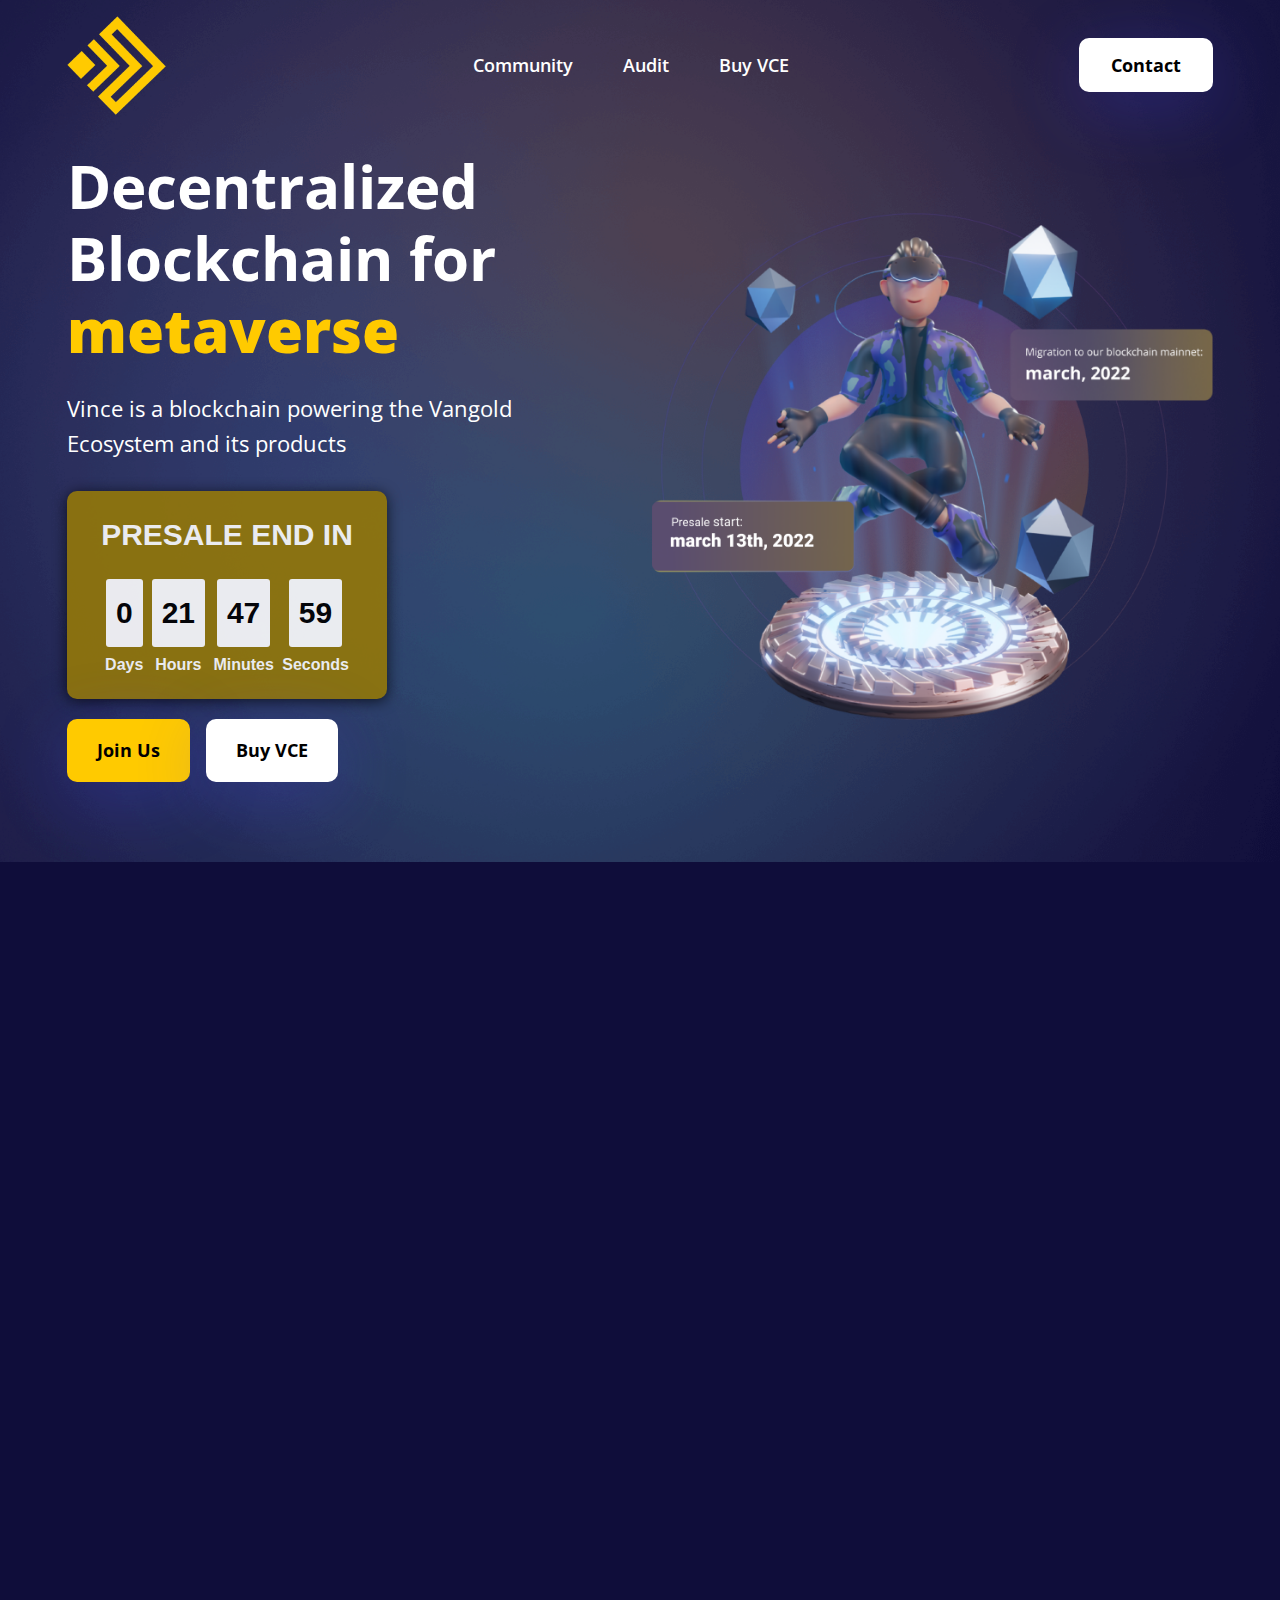
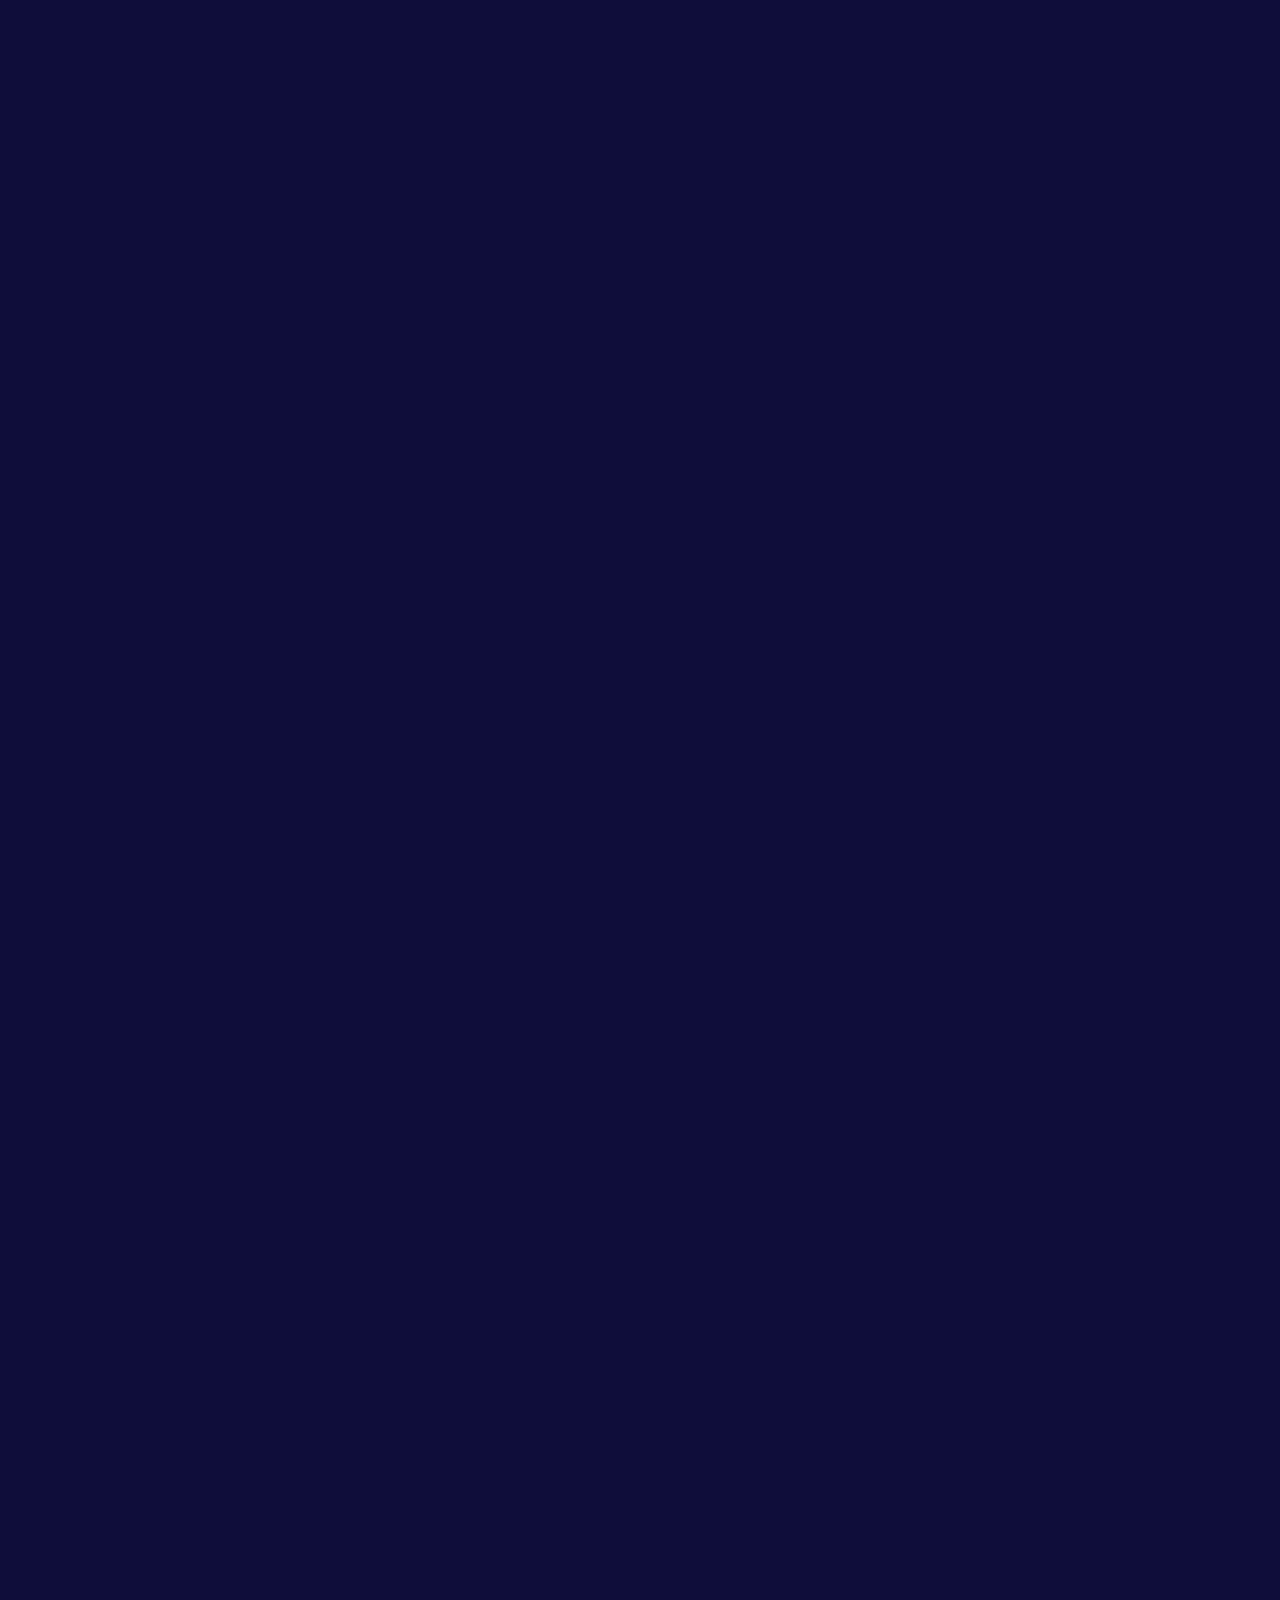
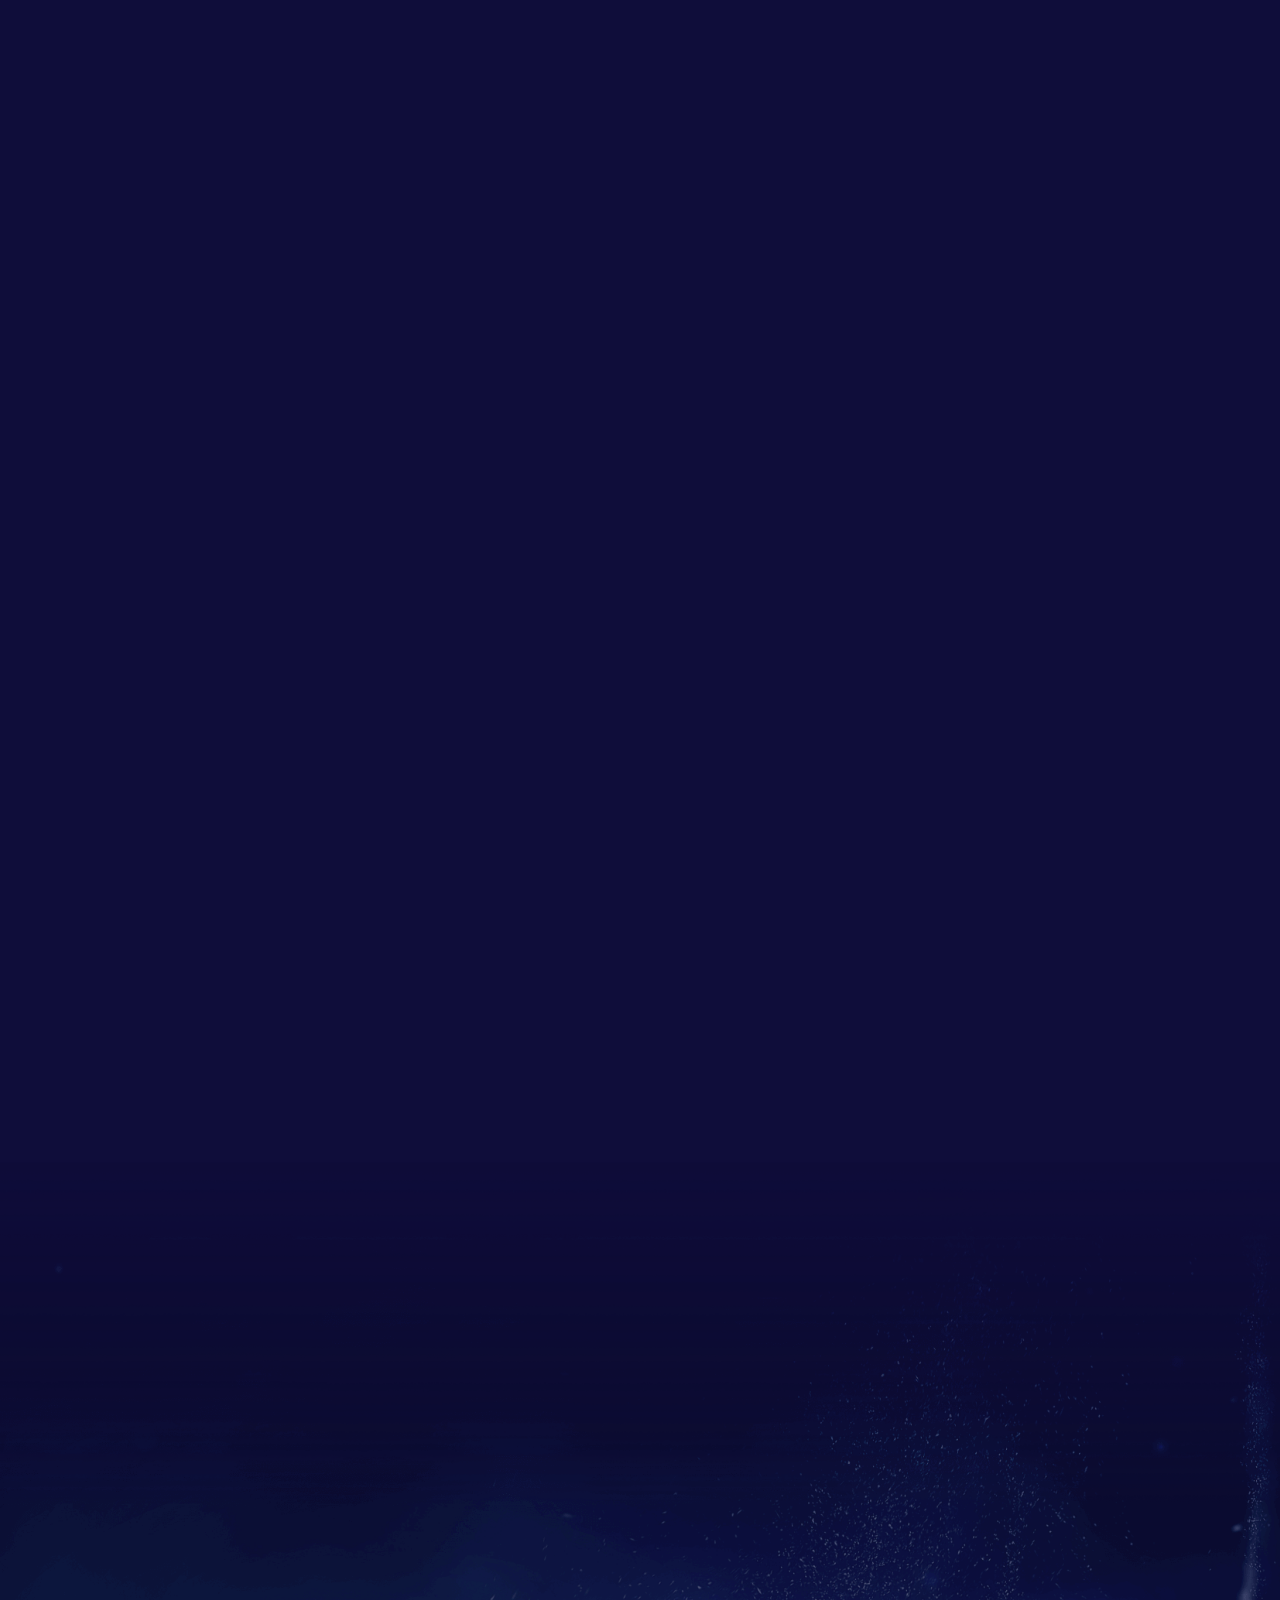
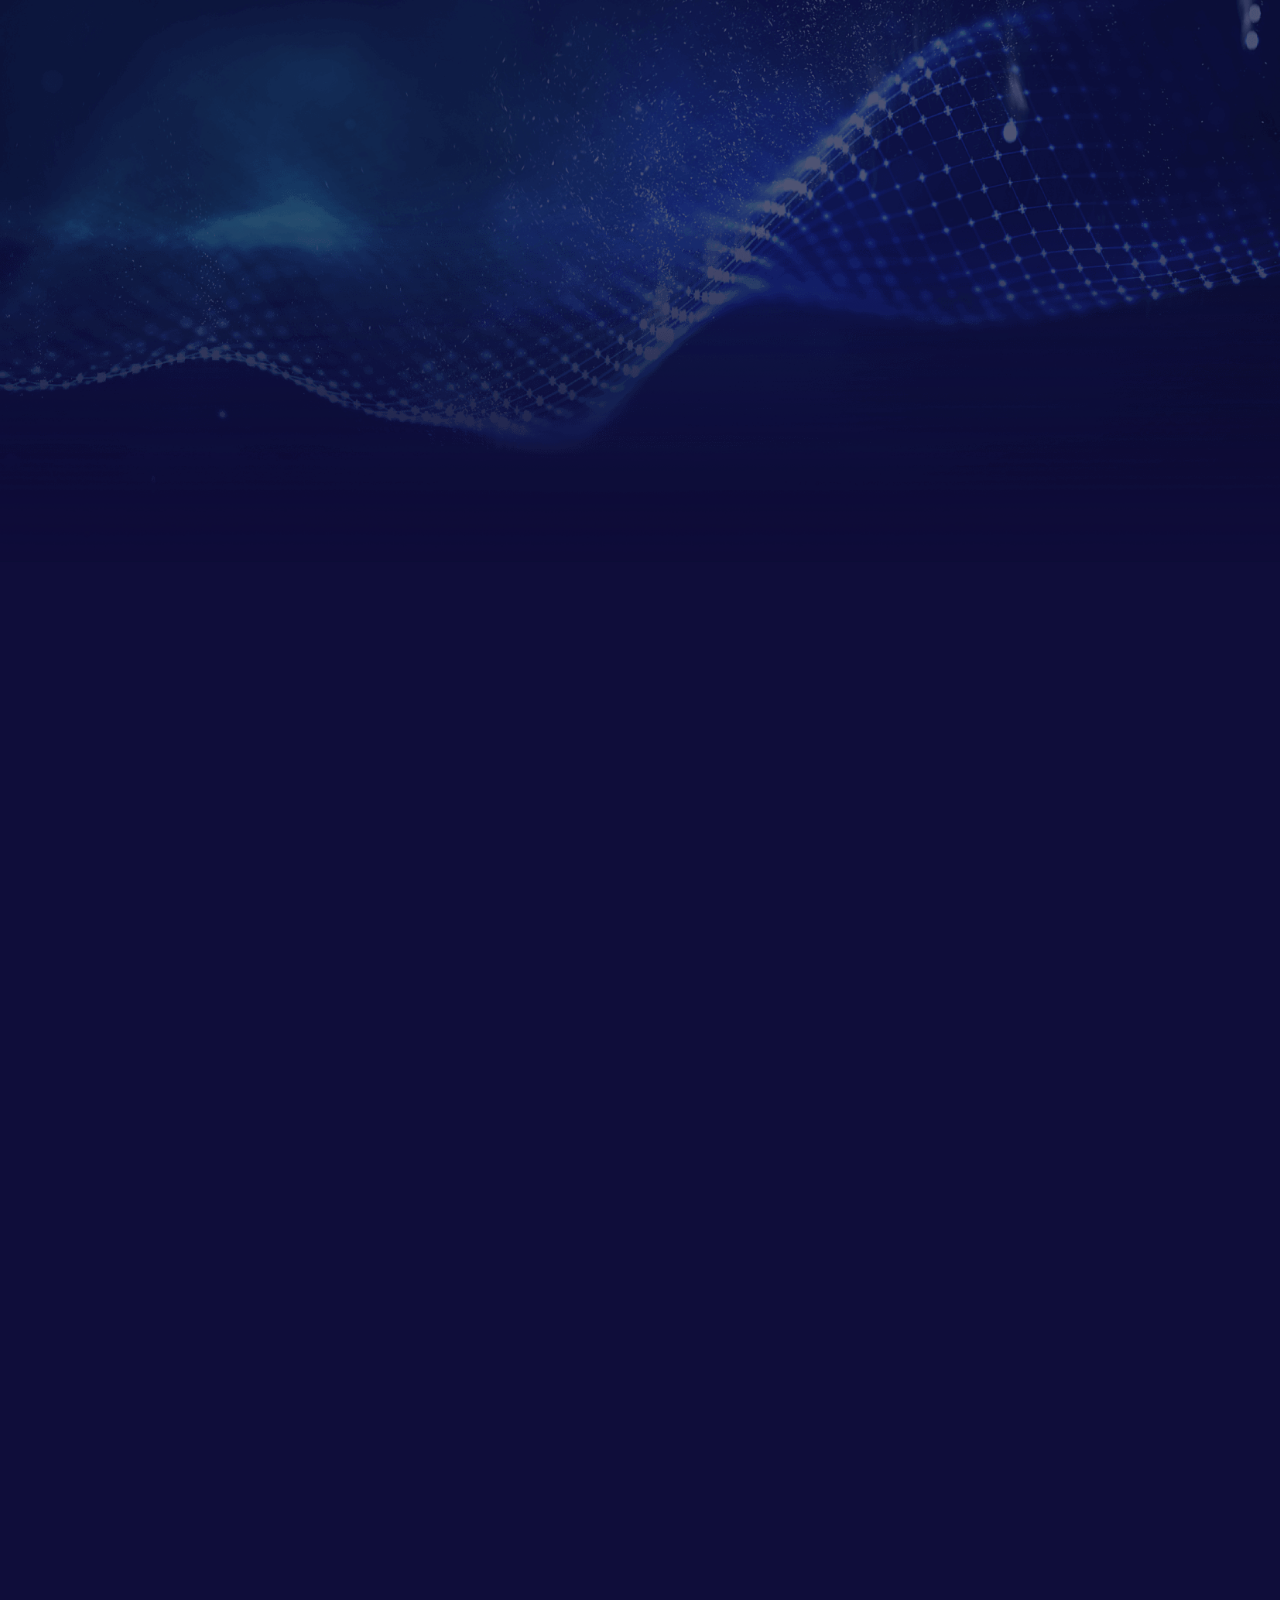
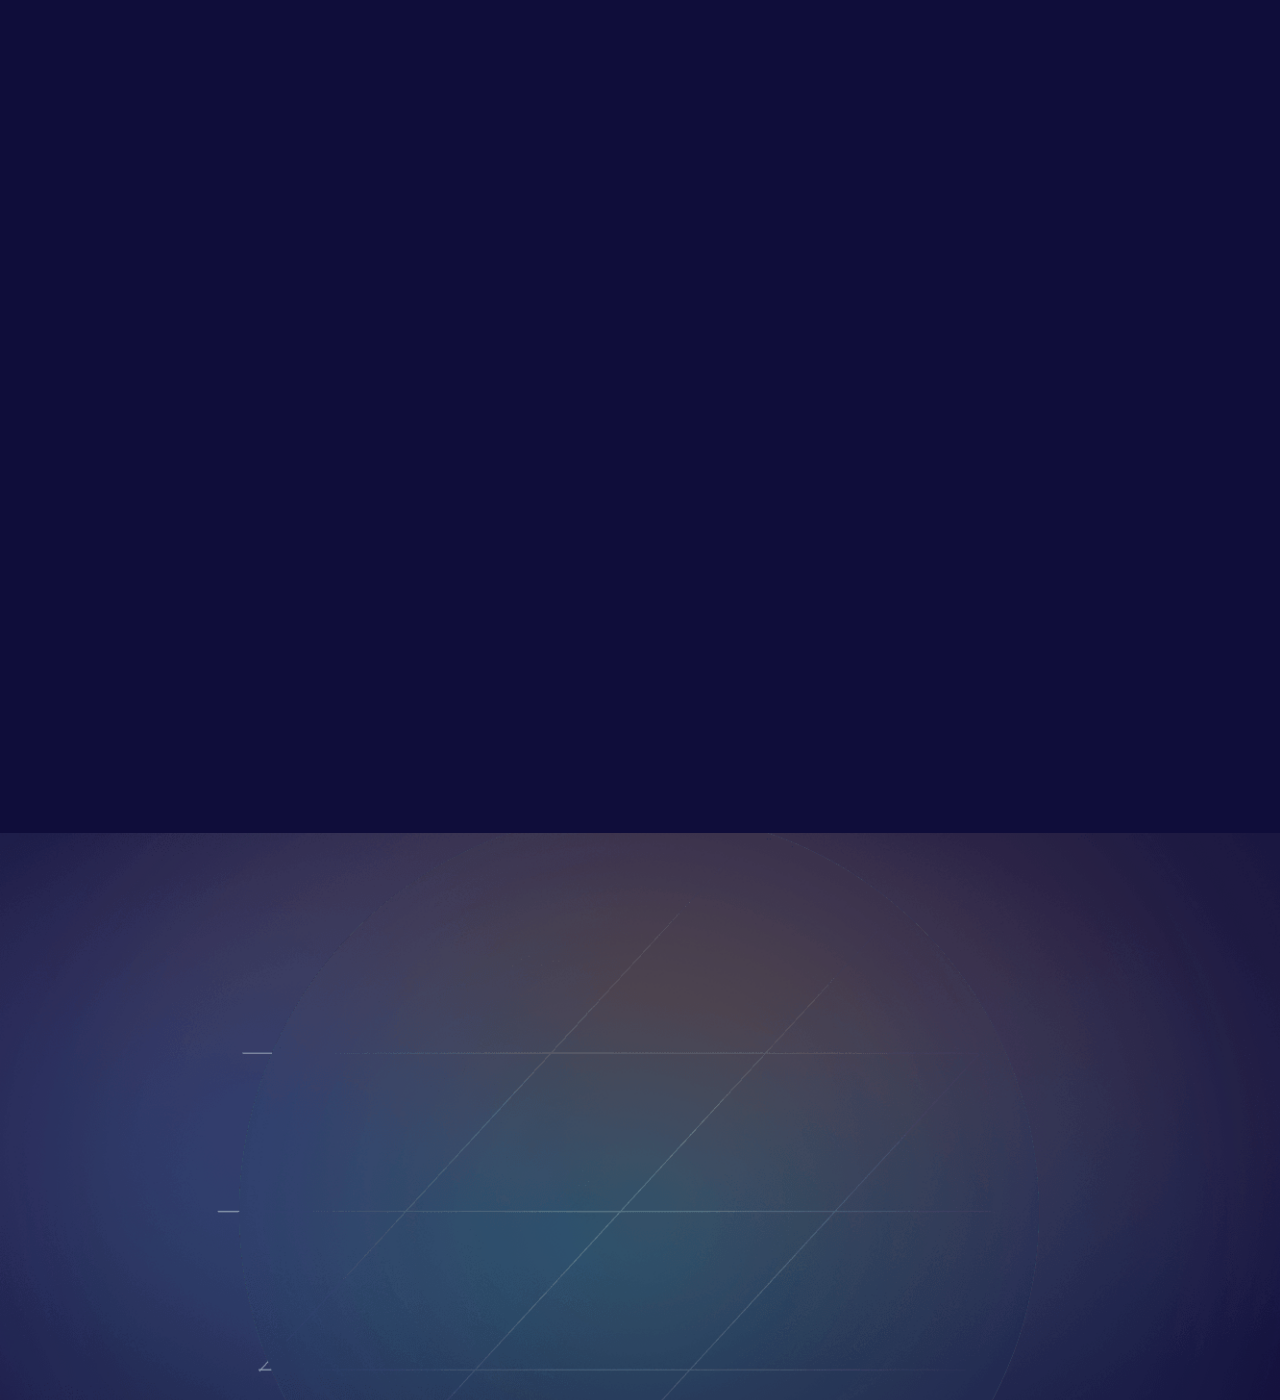
==== index.html @ ce563d35 "new commit" ====
<!DOCTYPE html>
<html lang="zxx" class="no-js">

<head>
    <!-- Mobile Specific Meta -->
    <meta name="viewport" content="width=device-width, initial-scale=1, shrink-to-fit=no">
    <!-- Favicon-->
    <link rel="shortcut icon" href="assets/img/fav.png">
    <!-- Author Meta -->
    <meta name="author" content="webfirefly">
    <!-- Meta Description -->
    <meta name="description" content="">
    <!-- Meta Keyword -->
    <meta name="keywords" content="">
    <!-- meta character set -->
    <meta charset="UTF-8">
    <!-- Site Title -->
    <title>vincechain</title>
    <link href="https://fonts.googleapis.com/css2?family=Open+Sans:wght@400;500;600;700;800&display=swap" rel="stylesheet">
    <link rel="stylesheet" href="assets/css/fontawesome-all.min.css">
    <link rel="stylesheet" href="assets/css/bootstrap.min.css">
    <link rel="stylesheet" href="assets/css/animate.css">
    <link rel="stylesheet" href="assets/css/slick.css">
    <link rel="stylesheet" href="assets/css/magnific-popup.css">
    <link rel="stylesheet" href="assets/css/main.css">
    <link rel="stylesheet" href="assets/css/responsive.css">
    <link rel="stylesheet" href="assets/css/modal.css">
    <script src="https://ajax.googleapis.com/ajax/libs/jquery/3.5.1/jquery.min.js"></script>

</head>

<body>

    <!--start navigation area-->
    <header class="header-area" id="header_area">
        <nav class="navbar navbar-expand-xl">
            <div class="container">
                <a class="navbar-brand " href="index.html "><img src="assets/img/logo.png" alt=" "></a>
                <button class="navbar-toggler" type="button" data-bs-toggle="collapse" data-bs-target="#main_nav" aria-expanded="false" aria-label="Toggle navigation">
                    <span class="icon-bar"></span>
                    <span class="icon-bar"></span>
                    <span class="icon-bar"></span>
                </button>
                <div class="collapse navbar-collapse" id="main_nav">
                    <ul class="navbar-nav ms-auto">
                        <li class="nav-item"><a target="_blank" class="nav-link" href="https://t.me/vincechain">Community</a></li>
                        <li class="nav-item"><a target="_blank" class="nav-link" href="https://github.com/AnalytixAudit/Solidity/blob/main/Audit_Vince%20Chain.pdf">Audit</a></li>
                        <li class="nav-item"><a target="_blank" class="nav-link" href="https://www.pinksale.finance/#/launchpad/0xCcBcbEf5E03fA6605250c02679c62d8bcA669377?chain=BSC">Buy VCE</a></li>
                    </ul>
                    <ul class="header-btn ms-auto">
                        <li><a class="primary-btn" href="mailto:support@vincechain.com">Contact</a></li>
                    </ul>
                </div>
            </div>
        </nav>
    </header>
    <!--end navigation area-->

    <!-- banner area start -->
    <section class="banner-area ">
        <div class="container">
            <div class="row align-items-center">
                <div class="col-lg-6">
                    <div class="banner-content wow fadeIn">
                        <h1>Decentralized
                            Blockchain for <span><span id="words">metaverse</span></span></h1>
                        <p>Vince is a blockchain powering the Vangold Ecosystem and its products</p>
                        <div class="countdown-box">
                            <div id="countdown" class="countdown">
                                <article class="countdown-title">PRESALE END IN</article>
                                <div class="countdown-number">
                                    <span class="days countdown-time"></span>
                                    <span class="countdown-text">Days</span>
                                </div>
                                <div class="countdown-number">
                                    <span class="hours countdown-time"></span>
                                    <span class="countdown-text">Hours</span>
                                </div>
                                <div class="countdown-number">
                                    <span class="minutes countdown-time"></span>
                                    <span class="countdown-text">Minutes</span>
                                </div>
                                <div class="countdown-number">
                                    <span class="seconds countdown-time"></span>
                                    <span class="countdown-text">Seconds</span>
                                </div>
                            </div>
                            <!-- <a target="_blank" href="#" class="white-bg-btn">Buy VCE </a> -->
                        </div>
                        <a target="_blank" href="https://t.me/vincechain" class="primary-btn">Join Us </a> &nbsp;&nbsp;
                        <a target="_blank" href="https://www.pinksale.finance/#/launchpad/0xCcBcbEf5E03fA6605250c02679c62d8bcA669377?chain=BSC" class="primary-btn presale-btn">Buy VCE </a> &nbsp;&nbsp;
                        <!-- <a target="_blank" href="https://github.com/AnalytixAudit/Solidity/blob/main/Audit_Vince%20Chain.pdf" class="audit">
                            <svg width="25" height="50" viewBox="0 0 225 301" fill="none" xmlns="http://www.w3.org/2000/svg">
                                <path d="M15.6 2C9.55 4.4 5.55 8.05 2.4 14.2L0 18.95V150V281.1L2.1 285.3C9.85 300.75 4.25 300 112 300C213.9 300 209.5 300.3 216.7 292.75C224.6 284.4 224 294.4 224 173.3V65.55L191.25 32.75L158.45 1.63308e-06L89.5 0.0500016C23.95 0.100002 20.25 0.200002 15.6 2ZM150 35C150.55 59.65 150.85 60.9 157.3 67.75C163.15 73.9 168.4 75 191.55 75H212V176.05C212 287.3 212.3 282.15 205.85 285.7C200.65 288.5 23.35 288.5 18.15 285.7C11.65 282.1 12 289.85 12 150C12 13 11.8 17.75 17.1 14.95C22 12.35 26.4 12.15 87 12.35L149.5 12.5L150 35ZM202 62.35C202 62.8 195.15 63 186.75 62.85C162.95 62.25 162 61.3 162 36.8V21.5L182 41.5C193 52.5 202 61.85 202 62.35Z" fill="#FFCA00"/>
                                <path d="M99.6 101.05C83.7 105.8 83.25 133.2 98.7 154.25L102.35 159.25L97.55 173.9C94.9 181.9 91.7 190.8 90.45 193.65L88.2 198.75L68.6 208.35C39.25 222.7 31.95 231.15 39.45 242.1C50.85 258.95 75.4 247.3 92.95 216.7C98.3 207.3 99.45 206.7 121.5 201C140.55 196.05 139.65 196.05 148.65 202.3C169.6 216.9 185.45 214.95 186.75 197.6C187.65 185.1 175.85 179.3 154.95 182C149.95 182.65 144.75 182.9 143.35 182.55C139.2 181.5 115.55 157.55 116.5 155.35C131 120.3 122.85 94.1 99.6 101.05ZM111 115.55C112.9 120.55 110.6 137.8 107.25 143.35C105.45 146.4 98.45 127 99.5 121.75C101.3 112.6 108.45 108.8 111 115.55ZM119.65 178.55C123.85 182.7 127.1 186.25 126.9 186.45C126.65 186.65 122.8 187.8 118.3 188.95C113.75 190.1 108.9 191.45 107.55 192C105.7 192.7 105 192.6 105 191.8C105 190.4 111.3 171 111.7 171C111.9 171 115.45 174.4 119.65 178.55ZM172.85 194.9C175.15 196.35 173.75 199.45 170.7 199.8C168.25 200.1 159 195.85 159 194.45C159 193.65 171.45 194 172.85 194.9ZM74.2 222.75C66.05 233.05 57.25 238.8 52.55 237C46.85 234.85 50.65 231.1 66.5 223.15C77.85 217.45 78.4 217.45 74.2 222.75Z" fill="#FFCA00"/>
                                </svg>
                                
                            Audit </a> -->
                        <!-- <a target="_blank" href="#" class="primary-btn presale-btn">Buy VCE Now</a> -->
                    </div>
                    
                </div>
                <div id="modalContent">
                    Mainnet launch date: March 2022
                  </div>
                <div class="col-lg-6">
                    <div class="banner-thumb">
                        <img class="img-fluid wow fadeIn delay-2 desktop-thumb" src="assets/img/thumb/banner-thumb.png" alt="">
                        <img class="img-fluid wow fadeIn delay-2 mobile-thumb" src="assets/img/thumb/banner-thumb-mobile.png" alt="">
                    </div>
                </div>
                
            </div>
        </div>
    </section>
    <!-- banner area end -->
 
    <!-- start about area  -->
    <section class="about-area section-padding">
        <div class="container">
            <div class="row align-items-center">
                <div class="col-lg-6 order-lg-2">
                    <div class="about-content wow fadeIn delay-2">
                        <h2>Why build <br>
                            on our chain?</h2>
                        <p>Vince Chain is one of the fastest blockchain in the world with low transaction fees, scalable and builder friendly.
                            Its a blockchain built for the meta verse and web 3.</p>
                        <!-- <a href="#"  class="primary-btn">Start Building </a> -->
                        <button id="trigger" class="primary-btn">Start Building</button>
                    </div>
                </div>
                <div class="col-lg-6 order-lg-1">
                    <div class="about-thumb wow fadeIn">
                        <img class="img-fluid" src="assets/img/thumb/about-thumb.png" alt="">
                    </div>
                </div>
            </div>
        </div>
    </section>
    <!-- end about area  -->

    <!-- start about area  -->
    <section class="about-area padding-bottom-80">
        <div class="container">
            <div class="row align-items-center">
                <div class="col-lg-6 order-lg-2">
                    <div class="about-content wow fadeIn delay-2">
                        <h2>Vince Token</h2>
                        <p>The Vince Token is the native token of Vince And Vangold Ecosystem. it is used to govern and secure the network by
                            staking. The Vince will be used in the network of apps and dapps available in our ecosystem.</p>
                            <div class="caVince">
                                Bsc address: 0xaE936f3f89d2E8a86163f6fdbFEF8ae6b2BA6437
                            </div>
                        <!-- <a href="#" class="primary-btn">Start Building </a> -->
                        <button id="triggerTwo" class="primary-btn">Start Building</button>
                    </div>
                </div>
                <div class="col-lg-6 order-lg-1">
                    <div class="about-thumb wow fadeIn">
                        <img class="img-fluid" src="assets/img/thumb/about-thumb2.png" alt="">
                    </div>
                </div>
            </div>
        </div>
    </section>
    <!-- end about area  -->

    <!-- start CTA1 area   -->
    <section class="cta-area wow fadeIn">
        <div class="container">
            <div class="row justify-content-center">
                <div class="col-lg-9">
                    <h2>Our Freelance <br>
                        marketplace (beta)</h2>
                    <p>The vangold freelance market place released earlier will be powered by the Vince Token and chain.</p>
                    <a target="_blank" href="https://vangoldservices.com/" class="primary-btn">SIGN UP</a>
                </div>
            </div>
        </div>
    </section>
    <!-- start CTA1 area   -->
<!-- start CTA 2 area  -->
<section class="cta2-area section-padding wow fadeIn">
    <div class="container">
        <div class="row align-items-center">
            <div class="partners_title">
                <h2>Partners</h2>
            </div>
            <div class="row partners-image">
                <div class="partners-img">
                    <a target="_blank" href="">
                        <img src="./assets/img/partnership/fegex.png" alt="">
                    </a>
                </div>
                <div class="coinmarketcap-img">
                    <a target="_blank" href="https://coinmarketcap.com/currencies/vince-chain/">
                        <img src="./assets/img/partnership/coinmarketcap.png" alt="">
                    </a>
                </div>
                <div class="partners-img">
                    <a target="_blank" href="">
                        <img src="./assets/img/partnership/sgn-capital.png" alt="">
                    </a>
                </div>
                <div class="partners-img">
                    <a target="_blank" href="https://t.me/Magiccapital_News/442">
                        <img src="./assets/img/partnership/magic-capital.png" alt="">
                    </a>
                </div>
                <div class="partners-img">
                    <a target="_blank" href="">
                        <img src="./assets/img/partnership/bsc-N.png" alt="">
                    </a>
                </div>
                
            </div>
        </div>
    </div>
</section>
<!-- end CTA 2 area  -->
    <!-- start about area  -->
    <section class="about-area padding-top-120">
        <div class="container">
            <div class="row align-items-center">
                <div class="col-lg-6">
                    <div class="about-content wow fadeIn">
                        <h2>The Ecosystem</h2>
                        <p>The Vince Token is the native token of Vince And Vangold Ecosystem. it is used to govern and secure the network by
                            staking. The Vince will be used in the network of apps and dapps available in our ecosystem.</p>
                    </div>
                </div>
                <div class="col-lg-6">
                    <div class="about-thumb wow fadeIn delay-2">
                        <img class="img-fluid" src="assets/img/thumb/about-thumb3.png" alt="">
                    </div>
                </div>
            </div>
        </div>
    </section>
    <!-- end about area  -->

    <!-- start video area  -->
    <section class="video-area section-padding">
        <div class="container">
            <div class="row">
                <div class="col-lg-12">
                    <div class="section-title wow fadeIn">
                        <h2>Join the fastest <br>
                            growing ecosystem</h2>
                    </div>
                </div>
            </div>
            <div class="row">
                <div class="col-lg-12">
                    <div class="video-box wow fadeIn delay-2">
                        <div class="video-box-inner">
                            <img src="./assets/video/ezgif.com-gif-maker.gif" alt="">
                        </div>
                    </div>
                </div>
            </div>
        </div>
    </section>
    <!-- end video area  -->

    <!-- start vangold area  -->
    <section class="vangold-area padding-bottom-120">
        <div class="container-fluid">
            <div class="row">
                <div class="col-lg-5 offset-lg-2">
                    <div class="section-title wow fadeIn">
                        <h2>The vangold <br>
                            ecosystem</h2>
                    </div>
                </div>
            </div>
            <div class="row">
                <div class="col-lg-10 offset-lg-2">
                    <div class="vangold-slider wow fadeIn delay-2">
                        <!-- single vangold slider  -->
                        <div class="single-vangold-slider">
                            <img src="assets/img/telecommuting.png" alt="">
                            <h3>Vangold Freelance</h3>
                            <p>Create and fulfill professional job postings and orders instantly on the Vangold Freelance Service.</p>
                        </div>
                        <!-- single vangold slider  -->
                        <div class="single-vangold-slider">
                            <img src="assets/img/pay-per-click.png" alt="">
                            <h3>Vangold Pay</h3>
                            <p>A fully decentralized payment service powered by smart contracts. Send and recieve payments instantly.</p>
                        </div>
                        <!-- single vangold slider  -->
                        <div class="single-vangold-slider">
                            <img src="assets/img/non-fungible-token.png" alt="">
                            <h3>Vangold NFT</h3>
                            <p>A marketplace for digital curating arts and collectibles. Powered by the Vince Chain (VCE) network.</p>
                        </div>
                        <!-- single vangold slider  -->
                        <div class="single-vangold-slider">
                            <img src="assets/img/shop.png" alt="">
                            <h3>Vangold Mart</h3>
                            <p>An online eCommerce marketplace for buying and selling products and services. Get the best deals.</p>
                        </div>
                        <!-- single vangold slider  -->
                        <div class="single-vangold-slider">
                            <img src="assets/img/pay-per-click.png" alt="">
                            <h3>Vangold Pay</h3>
                            <p>A fully decentralized payment service powered by smart contracts. Send and recieve payments instantly.</p>
                        </div>
                    </div>
                </div>
            </div>
        </div>
    </section>
    <!-- end vangold area  -->

    <!-- start CTA 2 area  -->
    <section class="cta2-area section-padding wow fadeIn">
        <div class="container">
            <div class="row align-items-center">
                <div class="col-lg-7">
                    <h2>join our growing community</h2>
                </div>
                <div class="col-lg-5">
                    <a target="_blank" href="https://t.me/vincechain" class="primary-btn">JOIN US</a>
                </div>
            </div>
        </div>
    </section>
    <!-- end CTA 2 area  -->

    <!-- start blog area  -->
    <section class="blog-area section-padding">
        <div class="container">
            <div class="row">
                <div class="col-lg-12">
                    <div class="section-title wow fadeIn">
                        <h2>Our Latest Blog</h2>
                    </div>
                </div>
            </div>
            <div class="row">
                <!-- single blog  -->
                <div class="col-lg-4">
                    <div class="single-blog wow fadeIn">
                        <img class="img-fluid" src="assets/img/thumb/blog-thumb1.jpg" alt="">
                        <div class="blog-content">
                            <h5>VANGOLD SERVICES WILL ACCEPT VINCE TOKEN</h5>
                            <p>March 15, 2022</p>
                            <a target="_blank" href="https://link.medium.com/8SmCWtoVhob" class="read-more">Read more</a>
                        </div>
                    </div>
                </div>
                <!-- single blog  -->
                <div class="col-lg-4">
                    <div class="single-blog wow fadeIn delay-2">
                        <img class="img-fluid" src="assets/img/thumb/blog-thumb2.jpg" alt="">
                        <div class="blog-content">
                            <h5>Characteristics of a productive freelancer</h5>
                            <p>Jan 28, 2022</p>
                            <a target="_blank" href="https://medium.com/@vincechainhello-good-day-everyone-we-have-started-this-new-year-in-good-spirit-we-will-see-a-significant-dfdd576a6861" class="read-more">Read more</a>
                        </div>
                    </div>
                </div>
                <!-- single blog  -->
                <div class="col-lg-4">
                    <div class="single-blog wow fadeIn delay-3">
                        <img class="img-fluid" src="assets/img/thumb/blog-thumb3.jpg" alt="">
                        <div class="blog-content">
                            <h5>The launch of vangold freelancer platform</h5>
                            <p>Jan 28, 2022</p>
                            <a target="_blank" href="https://medium.com/@vincechainthe-launch-of-vangold-freelance-platform-the-past-week-marked-an-important-milestone-in-the-838669712df8" class="read-more">Read more</a>
                        </div>
                    </div>
                </div>
            </div>
        </div>
    </section>
    <!-- end blog area  -->

    <!-- start footer area  -->
    <div class="footer-area section-padding">
        <div class="container">
          <div class="row">
            <div class="col-lg-3">
              <div class="footer-widget wow fadeIn">
                <a href="#" class="footer-logo">
                  <img src="assets/img/logo.png" alt="" />
                </a>
                <p class="copyright">
                  Copyright © 2022 Vangold Finance. <br />All rights reserved
                </p>
                <ul class="footer-social">
                  <li>
                    <a target="_blank" href="https://twitter.com/vincechain?t=C_Uju_5tia78y8O8v4BRBQ&s=09"
                      ><i class="fab fa-twitter"></i
                    ></a>
                  </li>
                  <li>
                    <a target="_blank" href="https://t.me/vincechain"
                      ><i class="fas fa-paper-plane"></i
                    ></a>
                  </li>
                  <li>
                    <a
                      target="_blank"
                      href="https://instagram.com/vincechain?utm_medium=copy_link"
                      ><i class="fab fa-instagram"></i
                    ></a>
                  </li>
                  <li>
                    <a
                      target="_blank"
                      href="https://www.linkedin.com/company/vince-chain"
                      ><i class="fab fa-linkedin-in"></i
                    ></a>
                  </li>
                  <li>
                    <a
                      target="_blank"
                      href="https://medium.com/@vincechain"
                      ><i class="fab fa-medium"></i
                    ></a>
                  </li>
                </ul>
              </div>
            </div>
            <div class="col-lg-2 col-md-6 col-6">
              <div class="footer-widget wow fadeIn delay-2">
                <h3 class="footer-title">Company</h3>
                <ul class="footer-menu">
                  <!-- <li><a href="#">About us</a></li> -->
                  <li>
                    <a target="_blank" href="https://medium.com/@vincechain"
                      >Blog</a
                    >
                  </li>
                  <li>
                    <a target="_blank" href="mailto:support@vincechain.com"
                      >Contact us</a
                    >
                  </li>
                  <li><a target="_blank" href="https://drive.google.com/file/d/1hUqaPoJpypjdnZlJBQDUG7vu7YzPdBqR/view?usp=sharing">Whitepaper</a></li>
                </ul>
              </div>
            </div>
            <div class="col-lg-2 offset-lg-1 col-md-6 col-6">
              <div class="footer-widget wow fadeIn delay-3">
                <h3 class="footer-title">Support</h3>
                <ul class="footer-menu">
                  <li>
                    <a target="_blank" href="mailto:support@vincechain.com"
                      >Help Center</a
                    >
                  </li>
                  <li><a href="./terms-of-service.html">Terms of Service</a></li>
                  <li><a href="./cookie-policy.html">Cookie Policy</a></li>
                  <li><a href="./privacy-policy.html">Privacy Policy</a></li>
                </ul>
              </div>
            </div>
            <div class="col-lg-4">
              <div class="footer-widget wow fadeIn delay-4">
                <h3 class="footer-title">Stay up to date</h3>
                <form action="" class="newsletter">
                  <div class="form-group">
                    <input
                      type="email"
                      name=""
                      id=""
                      placeholder="Enter your email"
                    />
                    <button class="primary-btn" type="submit">Get Started</button>
                  </div>
                </form>
              </div>
            </div>
          </div>
        </div>
      </div>
      <!-- end footer area  -->

    <!-- All js here -->
    <script src="assets/js/jquery-3.6.0-min.js "></script>
    <script src="assets/js/jquery.sticky.js "></script>
    <script src="assets/js/bootstrap.min.js "></script>
    <script src="assets/js/slick.js"></script>
    <script src="assets/js/jquery.magnific-popup.min.js"></script>
    <script src="assets/js/wow.min.js "></script>
    <script src="https://www.google.com/recaptcha/api.js" async defer></script>
    <!-- custom js -->
    <script src="assets/js/main.js "></script>
    <script src="assets/js/modal.js "></script>
    <script src="assets/js/modal2.js "></script>
    <script src="assets/js/countdown.js "></script>

    <script type="text/javascript">
        (function () {
          var words = ["metaverse", "the web 3","Freelancing","Gaming"],
          i = 0;
          setInterval(function(){ $('#words').fadeOut(function(){
              $(this).html(words[(i = (i + 1) % words.length)]).fadeIn();
            }); }, 3000)
        })();
      </script>
</body>

</html>
---- assets/css/main.css ----
/*font Variables*/
/*Color Variables*/
body {
  line-height: 1.6;
  font-size: 16px;
  font-family: "Open Sans", sans-serif;
  font-weight: normal;
  color: #ffffff;
  background: #0F0D3A; }

html {
  scroll-behavior: smooth; }

ul {
  margin: 0;
  padding: 0;
  list-style: none; }

.li {
  list-style: none;
  margin: 0px;
  padding: 0px; }

h1,
h2,
h3,
h4,
h5,
h6 {
  color: #ffffff;
  font-family: "Open Sans", sans-serif;
  font-weight: 700; }

h1 {
  font-size: 42px; }

h2 {
  font-size: 36px; }

h3 {
  font-size: 30px; }

h4 {
  font-size: 24px; }

h5 {
  font-size: 18px; }

h6 {
  font-size: 16px; }

a {
  text-decoration: none;
  -webkit-transition: all 0.3s ease 0s;
  -moz-transition: all 0.3s ease 0s;
  -o-transition: all 0.3s ease 0s;
  transition: all 0.3s ease 0s; }
  a:hover, a:focus {
    text-decoration: none;
    outline: none; }

button:focus {
  outline: none;
  box-shadow: none; }

.slick-slide:focus {
  outline: none;
  box-shadow: none; }

.slick-slide img {
  display: inline-block !important; }

input:focus,
textarea:focus {
  outline: none; }

textarea {
  height: 120px;
  resize: none; }

button {
  border: none; }

img {
  max-width: 100%;
  height: auto; }

/* Main Title Area css
============================================================================================ */
.section-title {
  text-align: center;
  margin-bottom: 50px; }
  .section-title h2 {
    font-size: 60px;
    margin-bottom: 20px; }

.section-padding {
  padding: 120px 0; }

.padding-top-120 {
  padding-top: 120px; }

.padding-bottom-120 {
  padding-bottom: 120px; }

.padding-top-80 {
  padding-top: 80px; }

.padding-bottom-80 {
  padding-bottom: 80px; }

/* Start Primary btns css
============================================================================================ */
.primary-btn {
  position: relative;
  display: inline-block;
  font-size: 18px;
  font-weight: 700;
  text-transform: capitalize;
  border-radius: 10px;
  padding: 16px 29px;
  background: #FFCA00;
  -webkit-transition: all 0.3s ease 0s;
  -moz-transition: all 0.3s ease 0s;
  -o-transition: all 0.3s ease 0s;
  transition: all 0.3s ease 0s;
  color: #000;
  border: 1px solid transparent;
  text-align: center;
  box-shadow: 0px 15px 70px #423fe84d; }
  .primary-btn:hover {
    background: transparent;
    color: #fff;
    border-color: #FFCA00; }

/* gradient-bg css
============================================================================================ */
.gradient-bg {
  background: -webkit-linear-gradient(90deg, #FFCA00 0%, #FFCA00 100%);
  background: -moz-linear-gradient(90deg, #FFCA00 0%, #FFCA00 100%);
  background: -o-linear-gradient(90deg, #FFCA00 0%, #FFCA00 100%);
  background: linear-gradient(90deg, #FFCA00 0%, #FFCA00 100%); }

/* video button css
============================================================================================ */
.play-btn {
  position: relative;
  height: 100px;
  width: 100px;
  display: flex;
  align-items: center;
  justify-content: center;
  border-radius: 50%;
  background: #FFCA00;
  color: #000;
  font-size: 30px;
  z-index: 2; }
  .play-btn:after {
    position: absolute;
    left: 50%;
    top: 50%;
    height: 100%;
    width: 100%;
    content: "";
    border-radius: 50%;
    background: rgba(255, 202, 0, 0.8);
    -webkit-transform: translate(-50%, -50%);
    -moz-transform: translate(-50%, -50%);
    -ms-transform: translate(-50%, -50%);
    -o-transform: translate(-50%, -50%);
    transform: translate(-50%, -50%);
    -webkit-animation: glowing 1.5s linear infinite;
    -moz-animation: glowing 1.5s linear infinite;
    -o-animation: glowing 1.5s linear infinite;
    animation: glowing 1.5s linear infinite;
    z-index: -1; }
@-webkit-keyframes glowing {
  0% {
    height: 100%;
    width: 100%; }
  100% {
    height: 150%;
    width: 150%;
    opacity: 0; } }
@-moz-keyframes glowing {
  0% {
    height: 100%;
    width: 100%; }
  100% {
    height: 150%;
    width: 150%;
    opacity: 0; } }
@-o-keyframes glowing {
  0% {
    height: 100%;
    width: 100%; }
  100% {
    height: 150%;
    width: 150%;
    opacity: 0; } }
@keyframes glowing {
  0% {
    height: 100%;
    width: 100%; }
  100% {
    height: 150%;
    width: 150%;
    opacity: 0; } }
/* animation delay css
============================================================================================ */
.delay-1 {
  animation-delay: .1s; }

.delay-2 {
  animation-delay: .2s; }

.delay-3 {
  animation-delay: .3s; }

.delay-4 {
  animation-delay: .4s; }

.delay-5 {
  animation-delay: .5s; }

.delay-6 {
  animation-delay: .6s; }

.delay-7 {
  animation-delay: .7s; }

.delay-8 {
  animation-delay: .8s; }

.delay-9 {
  animation-delay: .9s; }

.delay-10 {
  animation-delay: 1s; }

.delay-11 {
  animation-delay: 1.1s; }

.delay-12 {
  animation-delay: 1.2s; }

.delay-13 {
  animation-delay: 1.3s; }

.delay-14 {
  animation-delay: 1.4s; }

.delay-15 {
  animation-delay: 1.5s; }

/* Start Header area style
============================================================================================ */
.sticky-wrapper {
  position: absolute;
  width: 100%; }
  .sticky-wrapper.is-sticky .header-area {
    background: #0F0D3A;
    box-shadow: 0 5px 10px #0000001a;
    padding: 10px 0; }
    .sticky-wrapper.is-sticky .header-area .navbar-brand {
      margin-bottom: 0; }
      .sticky-wrapper.is-sticky .header-area .navbar-brand img {
        max-width: 50px; }

.header-area {
  position: absolute;
  z-index: 999;
  -webkit-transition: all 0.3s ease 0s;
  -moz-transition: all 0.3s ease 0s;
  -o-transition: all 0.3s ease 0s;
  transition: all 0.3s ease 0s;
  background: transparent;
  width: 100%;
  padding: 10px 0;
  top: 0; }
  .header-area .navbar-brand {
    margin-bottom: 0; }
    .header-area .navbar-brand img {
      -webkit-transition: all 0.3s ease 0s;
      -moz-transition: all 0.3s ease 0s;
      -o-transition: all 0.3s ease 0s;
      transition: all 0.3s ease 0s; }
  .header-area.active {
    box-shadow: 0 5px 10px #dddddd1a; }
  .header-area .navbar {
    background: transparent;
    padding: 0px;
    border: 0px;
    border-radius: 0px; }
    .header-area .navbar .navbar-brand {
      min-width: 100px;
      display: block;
      -webkit-transition: all 0.3s ease 0s;
      -moz-transition: all 0.3s ease 0s;
      -o-transition: all 0.3s ease 0s;
      transition: all 0.3s ease 0s; }
    .header-area .navbar .navbar-nav .nav-item:not(:last-child) {
      margin-right: 50px; }
    .header-area .navbar .navbar-nav .nav-item a {
      font-size: 18px;
      color: #fff;
      padding: 0px;
      -webkit-transition: all 0.3s ease 0s;
      -moz-transition: all 0.3s ease 0s;
      -o-transition: all 0.3s ease 0s;
      transition: all 0.3s ease 0s;
      font-weight: 600; }
    .header-area .navbar .navbar-nav .nav-item:hover > a {
      color: #FFCA00; }
    .header-area .navbar .header-btn {
      display: flex;
      align-items: center; }
      .header-area .navbar .header-btn .primary-btn {
        background: #ffffff;
        padding: 12px 31px; }
        .header-area .navbar .header-btn .primary-btn:hover {
          background: #FFCA00; }

/* banner area style
============================================================================================ */
.banner-area {
  position: relative;
  background: url(../img/bg/banner-bg.png) center no-repeat;
  background-size: cover;
  padding: 150px 0 80px;
  z-index: 1;
  overflow: hidden; }
  .banner-area .banner-thumb {
    position: relative;
    margin-right: -80px; }
    .banner-area .banner-thumb .mobile-thumb {
      display: none; }
  .banner-area .banner-content h1 {
    font-size: 80px;
    margin-bottom: 25px; }
    .banner-area .banner-content h1 span {
      /* text-decoration: underline;     
            text-decoration-color: red;   */
      color: #FFCA00;
      font-weight: 800; }
  .banner-area .banner-content p {
    font-size: 22px;
    margin-bottom: 30px;
    padding-right: 15%; }

/* about area style
============================================================================================ */
.about-area .about-content {
  margin-right: -30px; }
  .about-area .about-content h2 {
    font-size: 60px;
    margin-bottom: 15px; }
  .about-area .about-content p {
    font-size: 22px;
    margin-bottom: 25px; }

/* CTA area style
============================================================================================ */
.cta-area {
  background: url(../img/bg/cta-bg.png) center no-repeat;
  background-size: cover;
  padding: 150px 0 85px;
  text-align: center; }
  .cta-area h2 {
    font-size: 60px;
    margin-bottom: 20px; }
  .cta-area p {
    font-size: 24px;
    margin-bottom: 30px; }
  .cta-area .primary-btn {
    min-width: 230px;
    background: #ffffff; }
    .cta-area .primary-btn:hover {
      background: #FFCA00; }

/* video area style
============================================================================================ */
.video-area {
  background: url(../img/bg/video-area-bg.png) center no-repeat;
  background-size: cover; }
  .video-area .video-box {
    position: relative;
    z-index: 1; }
    .video-area .video-box:before {
      position: absolute;
      background: -webkit-linear-gradient(180deg, rgba(15, 13, 57, 0.01) 0%, #FFCA00 100%);
      background: -moz-linear-gradient(180deg, rgba(15, 13, 57, 0.01) 0%, #FFCA00 100%);
      background: -o-linear-gradient(180deg, rgba(15, 13, 57, 0.01) 0%, #FFCA00 100%);
      background: linear-gradient(180deg, rgba(15, 13, 57, 0.01) 0%, #FFCA00 100%);
      height: 50%;
      width: 100%;
      content: "";
      left: 0;
      bottom: -40px;
      border-radius: 25px;
      z-index: -1;
      opacity: .5; }
    .video-area .video-box .video-box-inner {
      height: 645px;
      background: url(../img/thumb/video-thumb.png) center no-repeat;
      background-size: cover;
      border-radius: 25px;
      position: relative;
      z-index: 1;
      margin: 0 40px 40px; }
      .video-area .video-box .video-box-inner .play-btn {
        position: absolute;
        left: 50%;
        top: 50%;
        -webkit-transform: translate(-50%, -50%);
        -moz-transform: translate(-50%, -50%);
        -ms-transform: translate(-50%, -50%);
        -o-transform: translate(-50%, -50%);
        transform: translate(-50%, -50%); }
        .video-area .video-box .video-box-inner .play-btn:hover {
          color: #000; }

/* vangold area style
============================================================================================ */
.vangold-area {
  overflow: hidden; }
  .vangold-area .section-title {
    text-align: left;
    margin-left: 50px; }
  .vangold-area .vangold-slider {
    margin-left: 40px;
    position: relative; }
    .vangold-area .vangold-slider .slick-arrow {
      position: absolute;
      left: 60%;
      top: -50%;
      width: 100px;
      height: 100px;
      background: #1A224C;
      border-radius: 50%;
      display: flex;
      align-items: center;
      justify-content: center;
      font-size: 32px;
      cursor: pointer;
      -webkit-transition: all 0.3s ease 0s;
      -moz-transition: all 0.3s ease 0s;
      -o-transition: all 0.3s ease 0s;
      transition: all 0.3s ease 0s; }
      .vangold-area .vangold-slider .slick-arrow.next {
        left: 69%; }
      .vangold-area .vangold-slider .slick-arrow:hover {
        background: #ffffff;
        color: #1A224C;
        -webkit-transform: scale(1.2);
        -moz-transform: scale(1.2);
        -ms-transform: scale(1.2);
        -o-transform: scale(1.2);
        transform: scale(1.2); }
    .vangold-area .vangold-slider .slick-slider {
      margin: 0 -10px; }
    .vangold-area .vangold-slider .slick-slide {
      margin-right: 10px;
      margin-left: 10px; }
    .vangold-area .vangold-slider .single-vangold-slider {
      background: -webkit-linear-gradient(180deg, #2B4367 0%, #0F0D3A 100%);
      background: -moz-linear-gradient(180deg, #2B4367 0%, #0F0D3A 100%);
      background: -o-linear-gradient(180deg, #2B4367 0%, #0F0D3A 100%);
      background: linear-gradient(180deg, #2B4367 0%, #0F0D3A 100%);
      padding: 30px;
      border-radius: 13px; }
      .vangold-area .vangold-slider .single-vangold-slider img {
        margin-bottom: 40px; }
      .vangold-area .vangold-slider .single-vangold-slider h3 {
        font-size: 30px;
        margin-bottom: 20px; }
      .vangold-area .vangold-slider .single-vangold-slider p {
        margin-bottom: 0; }

/* cta2 area style
============================================================================================ */
.cta2-area {
  background: url(../img/bg/cta-bg2.png) center no-repeat;
  background-size: cover; }
  .cta2-area h2 {
    font-size: 80px;
    margin-bottom: 0; }
  .cta2-area .primary-btn {
    font-size: 30px;
    min-width: 375px;
    padding: 38px 40px;
    margin-left: 50px;
    box-shadow: 0 0 50px #ff8b21; }

/* blog area style
============================================================================================ */
.blog-area .single-blog img {
  height: 290px;
  object-fit: cover;
  border-radius: 10px;
  margin-bottom: 30px; }
.blog-area .single-blog .blog-content h5 {
  font-size: 20px;
  margin-bottom: 15px; }
.blog-area .single-blog .blog-content .read-more {
  font-size: 16px;
  font-weight: 700;
  color: #FFCA00; }
  .blog-area .single-blog .blog-content .read-more:hover {
    color: #ffffff; }

/* Footer area css
============================================================================================ */
.footer-area {
  background: url(../img/bg/footer-bg.png) center no-repeat;
  background-size: cover; }
  .footer-area .footer-widget .footer-title {
    font-size: 30px;
    margin: 40px 0; }
  .footer-area .footer-widget .footer-logo {
    display: inline-block;
    margin-bottom: 30px; }
  .footer-area .footer-widget .copyright {
    font-size: 18px; }
  .footer-area .footer-widget .footer-social {
    display: flex;
    align-items: center;
    margin-top: 70px; }
    .footer-area .footer-widget .footer-social li:not(:last-child) {
      margin-right: 15px; }
    .footer-area .footer-widget .footer-social li a {
      width: 40px;
      height: 40px;
      background: #756ccf1a;
      border: 1px solid #f0eeff1a;
      border-radius: 50%;
      display: flex;
      align-items: center;
      justify-content: center;
      color: #ffffff; }
      .footer-area .footer-widget .footer-social li a:hover {
        background: #FFCA00;
        border-color: #FFCA00;
        color: #000; }
  .footer-area .footer-widget .footer-menu li:not(:last-child) {
    margin-bottom: 20px; }
  .footer-area .footer-widget .footer-menu li a {
    font-size: 20px;
    color: #ffffff; }
  .footer-area .footer-widget .form-group {
    position: relative; }
    .footer-area .footer-widget .form-group input {
      line-height: 72px;
      background: #306cea1a;
      border: 1px solid #FFFFFF;
      box-sizing: border-box;
      border-radius: 10px;
      width: 100%;
      padding: 0 20px;
      color: #ffffff;
      opacity: 0.5; }
      .footer-area .footer-widget .form-group input::placeholder {
        color: #ffffff;
        opacity: 0.5; }
    .footer-area .footer-widget .form-group .primary-btn {
      position: absolute;
      right: 7px;
      line-height: 57px;
      padding: 0 34px;
      font-size: 12px;
      top: 7px; }

/*# sourceMappingURL=main.css.map */

.the_vangold_ecosystem_link{
  color: #fff;
}
.the_vangold_ecosystem_link:hover{
  color: #fff;
}
.terms .sub-heading .contain {
  width: 77.088%;
  margin: 0 auto;
}
.terms .sec1 {
  padding-bottom: 200px;
}
.terms .sec1 {
  width: 77.088%;
  margin: 0 auto;
  padding: 38px 0;
}
.terms .sec1 h2{
  font-size: 24px;
}
.terms .sec1 h3{
  font-size: 18.72px;
}
.cookie .sec1 {
  padding-bottom: 200px;
}
.cookie .sec1 {
  width: 77.088%;
  margin: 0 auto;
  padding: 38px 0;
}
.cookie .sec1 h2{
  font-size: 24px;
}
.cookie .sec1 h3{
  font-size: 18.72px;
}
.video-box-inner img{
  width: 100%;
  /* border: 1px solid red; */
  height: 100%;
  border-radius: 23px;
}
.videooo-container{
  /* border: 1px solid red; */
}
.words{
  text-decoration: underline;
}
#triggerTwo{
  margin-top: 20px;
}
.caVince{
  word-break: break-all; /* optional */
}

/* COUNTDOWN TIMER */

.countdown-box{
  margin-top: 10px;
  padding-bottom: 15px;
  display: flex;
  flex-direction: column;
  /* position: absolute; */
  max-width: 320px;
  margin-bottom: 20px;
  /* padding: 10px; */
  background-color: #947809;
  opacity: 0.9;
  border-radius: 10px;
  z-index: 1;
  box-shadow: 0px 2px 14px 0px rgba(0,0,0,0.75);
-webkit-box-shadow: 0px 2px 14px 0px rgba(0,0,0,0.75);
-moz-box-shadow: 0px 2px 14px 0px rgba(0,0,0,0.75);
/* display: none; */
}
.countdown-title {
  color: #fff;
  font-weight: bold;
  font-size: 30px;
  margin: 20px 0px 20px;
}

.countdown {
  font-family: sans-serif;
  color: #000;
  font-weight: bold;
  display: inline-block;
  font-weight: bold;
  text-align: center;
  font-size: 30px;
}

.countdown-number {
  border-radius: 3px;
  /* background: #FFCA00; */
  display: inline-block;
  
}
.presale-btn{
  background-color: #fff;
}
.white-bg-btn{
  background-color: white;
  font-size: 18px !important;
  margin: 10px;
  max-width: 200px;
  margin: auto;
  padding: 10px;
  color: #000;
  border-radius: 10px;
}
.white-bg-btn:hover{
  color: #fff;
  background-color: #947809;
  border: 1px solid #FFCA00;
}
.countdown-time {
  padding: 10px;
  border-radius: 3px;
  background: #fff;
  display: inline-block;
}

.countdown-text {
  display: block;
  padding-top: 5px;
  font-size: 16px;
  color: #fff;
}
.audit{
  color: #fff;
}
.audit:hover{
  color: #fff;
}
.partners_title{
  text-align: center;
}
.partners-image{
  margin-top: 50px;
  display: flex;
  gap: 15px;
  align-items: center;
  justify-content: flex-start;
  /* border: 1px solid red; */
}
.partners-image .partners-img{
  max-width: 200px;
}
.partners-image .coinmarketcap-img{
  max-width: 400px;
}
@media screen and (max-width: 450px){
  .partners-image .partners-img{
    max-width: 140px;
  }
}
@media screen and (max-width: 768px){
  .partners-image{
    display: grid;
    grid-template-columns: 1fr 1fr;
    justify-content: center;
  align-content: center;
  margin-top: 0;
  }
}
---- assets/css/responsive.css ----
@media (min-width: 1200px) {
    .container {
        max-width: 1170px;
    }
}
@media (min-width: 1680px) {
    .header-area .container, .banner-area .container, .footer-area .container {
        max-width: 1440px;
    }
}

/* max width  */
@media (max-width: 1680px) {
    .vangold-area .section-title {
        margin-left: 0;
    }
    .vangold-area .vangold-slider {
        margin-left: 0;
    }
}

@media (max-width: 1440px) {
    .banner-area .banner-content h1 {
        font-size: 60px;
    }
    .about-area .about-content h2 {
        font-size: 50px;
    }
    .cta-area h2 {
        font-size: 50px;
    }
    .section-title h2 {
        font-size: 50px;
    }
    .vangold-area .section-title {
        margin-left: -80px;
    }
    .vangold-area .vangold-slider {
        margin-left: -80px;
    }
    .vangold-area .vangold-slider .slick-arrow {
        top: -35%;
        width: 70px;
        height: 70px;
    }
    .cta2-area h2 {
        font-size: 50px;
    }
    .cta2-area .primary-btn {
        font-size: 20px;
        min-width: 300px;
        padding: 26px 40px;
    }
    
}

@media (max-width: 1366px) {
    .banner-area .banner-thumb {
        margin-right: 0;
    }
    .banner-area .banner-thumb .banner-pop-content.bottom-position {
        bottom: 0;
    }
    .video-area .video-box .video-box-inner {
        height: 550px;
    }
}

@media (max-width: 1200px) {}

@media (max-width: 1199px) {
    .header-area {
        background: transparent;
        padding: 10px 0;
    }
    .sticky-wrapper.is-sticky .header-area {
        padding: 5px 0;
    }
    .header-area.active {
        background: #0F0D3A;
    }
    .header-area .navbar .navbar-collapse {
        margin-top: 0;
    }
    .navbar-toggler {
        border: none;
        border-radius: 0px;
        padding: 0px;
        cursor: pointer;
        height: 40px;
        width: 40px;
        background: #FFCA00;
        border-radius: 50%;
    }
    .navbar-toggler:focus {
        outline: none;
        box-shadow: none;
    }
    .navbar-toggler span {
        display: block;
        width: 20px;
        height: 3px;
        background: #fff;
        margin: auto;
        margin-bottom: 4px;
        transition: all 400ms linear;
        cursor: pointer;
    }
    .header-area .navbar-brand img {
        max-width: 60px;
    }
    .navbar-toggler span:last-child {
        margin-bottom: 0;
    }
    .navbar-toggler[aria-expanded=false] span:nth-child(2) {
        opacity: 1;
        width: 15px;
    }
    .navbar-toggler[aria-expanded=true] span:nth-child(2) {
        opacity: 0;
    }
    .navbar-toggler[aria-expanded=true] span:first-child {
        transform: rotate(-45deg);
        position: relative;
        top: 7.5px;
    }
    .navbar-toggler[aria-expanded=true] span:last-child {
        transform: rotate(45deg);
        bottom: 6px;
        position: relative;
    }
    .header-area .navbar .navbar-nav .nav-item {
        margin-right: 0;
        text-align: center;
    }
    .header-area .navbar .navbar-nav .nav-item a {
        border-bottom: 1px solid #dddddd3b;
        padding-bottom: 8px;
        margin-bottom: 8px;
        font-size: 16px;
    }
    .navbar-nav {
        padding-top: 15px;
    }
    .header-area .navbar .navbar-nav .nav-item:not(:last-child) {
        margin-right: 0;
        margin-bottom: 10px;
    }
    .header-area .navbar .header-btns li:not(:last-child) {
        margin-right: 0;
        margin-bottom: 16px;
    }
    .banner-area {
        padding: 170px 0 80px;
    }
    .header-area .navbar .header-btn {
        justify-content: center;
        margin-top: 10px;
        padding-bottom: 20px;
    }
}

@media (max-width: 991px) {
    .banner-content {
        margin-bottom: 30px;
    }
    .banner-area .banner-thumb .banner-pop-content.bottom-position {
        bottom: 15%;
        left: 0;
    }
    .about-area .about-content {
        margin-right: 0;
        margin-bottom: 30px;
    }
    .section-padding {
        padding: 80px 0;
    }
    .padding-top-120 {
        padding-top: 80px;
    }
    .padding-bottom-120 {
        padding-bottom: 80px;
    }
    .cta-area {
        padding: 80px 0 80px;
    }
    .video-area .video-box .video-box-inner {
        height: 350px;
    }
    .vangold-area .section-title {
        margin-left: 0;
    }
    .vangold-area .vangold-slider {
        margin-left: 0;
    }
    .vangold-area .vangold-slider .slick-arrow.next {
        left: 75%;
    }
    .cta2-area h2 {
        margin-bottom: 50px;
    }
    .cta2-area .primary-btn {
        margin-left: 0;
    }
    .cta2-area {
        text-align: left;
    }
    .blog-area .single-blog img {
        width: 100%;
    }
    .single-blog {
        margin-bottom: 40px;
    }
    .banner-area .banner-thumb {
        padding-right: 0;
    }
    .footer-area .footer-widget .footer-social {
        margin-top: 40px;
    }
    .footer-area .footer-widget .footer-title {
        margin: 0 0 30px;
    }
    .footer-widget {
        margin-bottom: 50px;
    }
    .footer-area {
        padding: 100px 0 50px!important;
    }
}



@media (max-width: 767px) {
    br {
        display: none;
    }
    .banner-area .banner-content h1 {
        font-size: 48px;
    }
    .banner-area .banner-thumb .banner-pop-content {
        position: inherit;
        width: 100%;
    }
    .banner-area .banner-thumb img {
        margin: 30px 0;
    }
    .banner-area {
        padding: 120px 0 20px;
    }
    .header-area .navbar-brand img {
        max-width: 50px;
    }
    .banner-area .banner-content p {
        padding-right: 0;
    }
}

@media (max-width: 575px) {
    .banner-area {
        background: url(../img/bg/banner-mobile-bg.png) center no-repeat;
        background-size: cover;
    }
    .footer-area {
        background: url(../img/bg/footer-bg-mobile.png) center no-repeat;
        background-size: cover;
    }
}

@media (max-width: 425px) {
    .banner-area .banner-content h1 {
        font-size: 40px;
    }
    .about-area .about-content h2 {
        font-size: 36px;
    }
    .cta-area h2 {
        font-size: 36px;
    }
    .section-title h2 {
        font-size: 36px;
    }
    .video-area .video-box .video-box-inner {
        height: 230px;
        margin: 0 15px 15px;
    }
    .video-area .video-box:before {
        bottom: -20px;
    }
    .vangold-area .vangold-slider .slick-arrow {
        top: auto;
        bottom: -28%;
        left: 0;
    }
    .vangold-area {
        padding-bottom: 150px!important;
    }
    .vangold-area .vangold-slider .slick-arrow.next {
        left: 30%;
    }
    .cta2-area h2 {
        font-size: 36px;
    }
    .cta2-area .primary-btn {
        font-size: 20px;
        min-width: auto;
        padding: 13px 37px;
    }
    .footer-area .footer-widget .form-group .primary-btn {
        position: inherit;
        right: 0;
        top: 15px;
    }
    .footer-area .footer-widget .footer-title {
        font-size: 24px;
    }
    .footer-area .footer-widget .form-group input {
        line-height: 50px;
        opacity: 1;
        border: 1px solid #FFC526;
    }
    .footer-area .footer-widget .form-group .primary-btn {
        line-height: 50px;
    }
    .primary-btn {
        font-size: 16px;
        padding: 12px 22px;
    }
    .banner-area .banner-content p {
        font-size: 16px;
    }
    .footer-area .footer-widget .footer-logo img {
        max-width: 50px;
    }
    .banner-thumb .desktop-thumb {
        display: none;
    }
    .banner-area .banner-thumb .mobile-thumb {
        display: block;
    }
}


@media (max-width: 375px) {
    
}
---- assets/css/modal.css ----
/* Modal Base CSS */
.scotch-overlay
{
    position: fixed;
    z-index: 9998;
    top: 0;
    left: 0;

    opacity: 0;

    width: 100%;
    height: 100%;

    -webkit-transition: 1ms opacity ease;
       -moz-transition: 1ms opacity ease;
        -ms-transition: 1ms opacity ease;
         -o-transition: 1ms opacity ease;
            transition: 1ms opacity ease;

    background: rgba(0,0,0,.6);
}

.scotch-modal
{
    position: fixed;
    z-index: 9999;
    top: 50%;
    left: 50%;

    opacity: 0;

    width: 94%;
    padding: 24px 20px;

    -webkit-transition: 1ms opacity ease;
       -moz-transition: 1ms opacity ease;
        -ms-transition: 1ms opacity ease;
         -o-transition: 1ms opacity ease;
            transition: 1ms opacity ease;

    -webkit-transform: translate(-50%, -50%);
       -moz-transform: translate(-50%, -50%);
        -ms-transform: translate(-50%, -50%);
         -o-transform: translate(-50%, -50%);
            transform: translate(-50%, -50%);

    border-radius: 2px;
    background: #fff;
}

.scotch-modal.scotch-open.scotch-anchored
{
    top: 20px;

    -webkit-transform: translate(-50%, 0);
       -moz-transform: translate(-50%, 0);
        -ms-transform: translate(-50%, 0);
         -o-transform: translate(-50%, 0);
            transform: translate(-50%, 0);
}

.scotch-modal.scotch-open
{
    opacity: 1;
}

.scotch-overlay.scotch-open
{
    opacity: 1;

}

/* Close Button */
.scotch-close
{
    font-family: Helvetica,Arial,sans-serif;
    font-size: 24px;
    font-weight: 700;
    line-height: 12px;

    position: absolute;
    top: 5px;
    right: 5px;

    padding: 5px 7px 7px;

    cursor: pointer;

    color: #fff;
    border: 0;
    outline: none;
    background: #FFCA00;
}

.scotch-close:hover
{
    background: #fcca02;
}

/* Default Animation */

.scotch-overlay.fade-and-drop
{
    display: block;

    opacity: 0;
}

.scotch-modal.fade-and-drop
{
    top: -10%;

    opacity: 1;

    display: block;
}

.scotch-modal.fade-and-drop.scotch-open
{
    top: 50%;

    -webkit-transition: 500ms top 500ms ease;
       -moz-transition: 500ms top 500ms ease;
        -ms-transition: 500ms top 500ms ease;
         -o-transition: 500ms top 500ms ease;
            transition: 500ms top 500ms ease;
}

.scotch-modal.fade-and-drop.scotch-open.scotch-anchored
{

    -webkit-transition: 500ms top 500ms ease;
       -moz-transition: 500ms top 500ms ease;
        -ms-transition: 500ms top 500ms ease;
         -o-transition: 500ms top 500ms ease;
            transition: 500ms top 500ms ease;
}

.scotch-overlay.fade-and-drop.scotch-open
{
    top: 0;

    -webkit-transition: 500ms opacity ease;
       -moz-transition: 500ms opacity ease;
        -ms-transition: 500ms opacity ease;
         -o-transition: 500ms opacity ease;
            transition: 500ms opacity ease;

    opacity: 1;
}

.scotch-modal.fade-and-drop
{
    -webkit-transition: 500ms top ease;
       -moz-transition: 500ms top ease;
        -ms-transition: 500ms top ease;
         -o-transition: 500ms top ease;
            transition: 500ms top ease;
}

.scotch-overlay.fade-and-drop
{
    -webkit-transition: 500ms opacity 500ms ease;
       -moz-transition: 500ms opacity 500ms ease;
        -ms-transition: 500ms opacity 500ms ease;
         -o-transition: 500ms opacity 500ms ease;
            transition: 500ms opacity 500ms ease;
}

#modalContent
{
    display: none;
}
.scotch-modalContent{
    color: #000;
}
.trigger-button
{
    font-size: 17px;

    position: relative;
    top: 100px;

    display: block;

    margin: auto;
    padding: 10px 30px;

    cursor: pointer;

    color: #fff;
    border: 0;
    border-radius: 3px;
    outline: none;
    background: #2ecc71;
    box-shadow: 0 5px 1px #27ae60;
}

.trigger-button:hover
{
    background: #27ae60;
    box-shadow: 0 5px 1px #145b32;
}

.trigger-button:active
{
    border-top: 5px solid white;
    box-shadow: none;
}
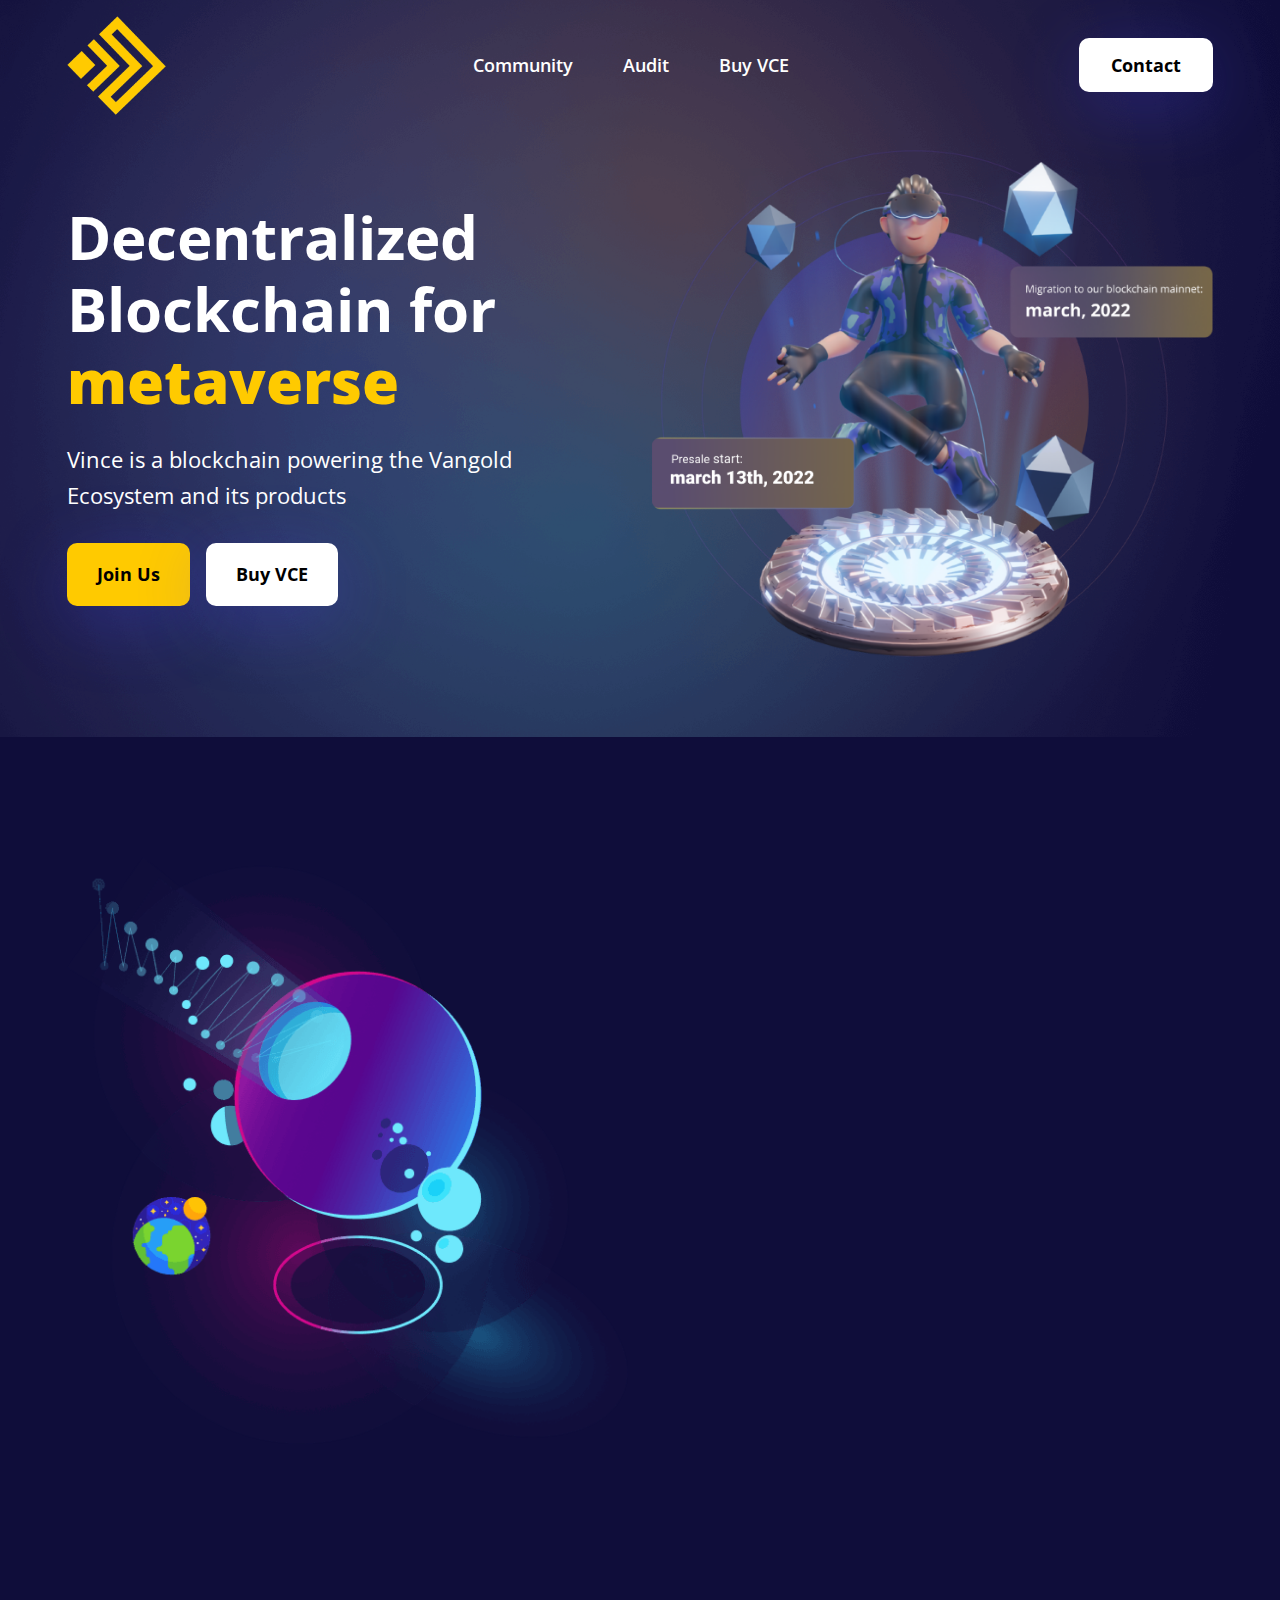
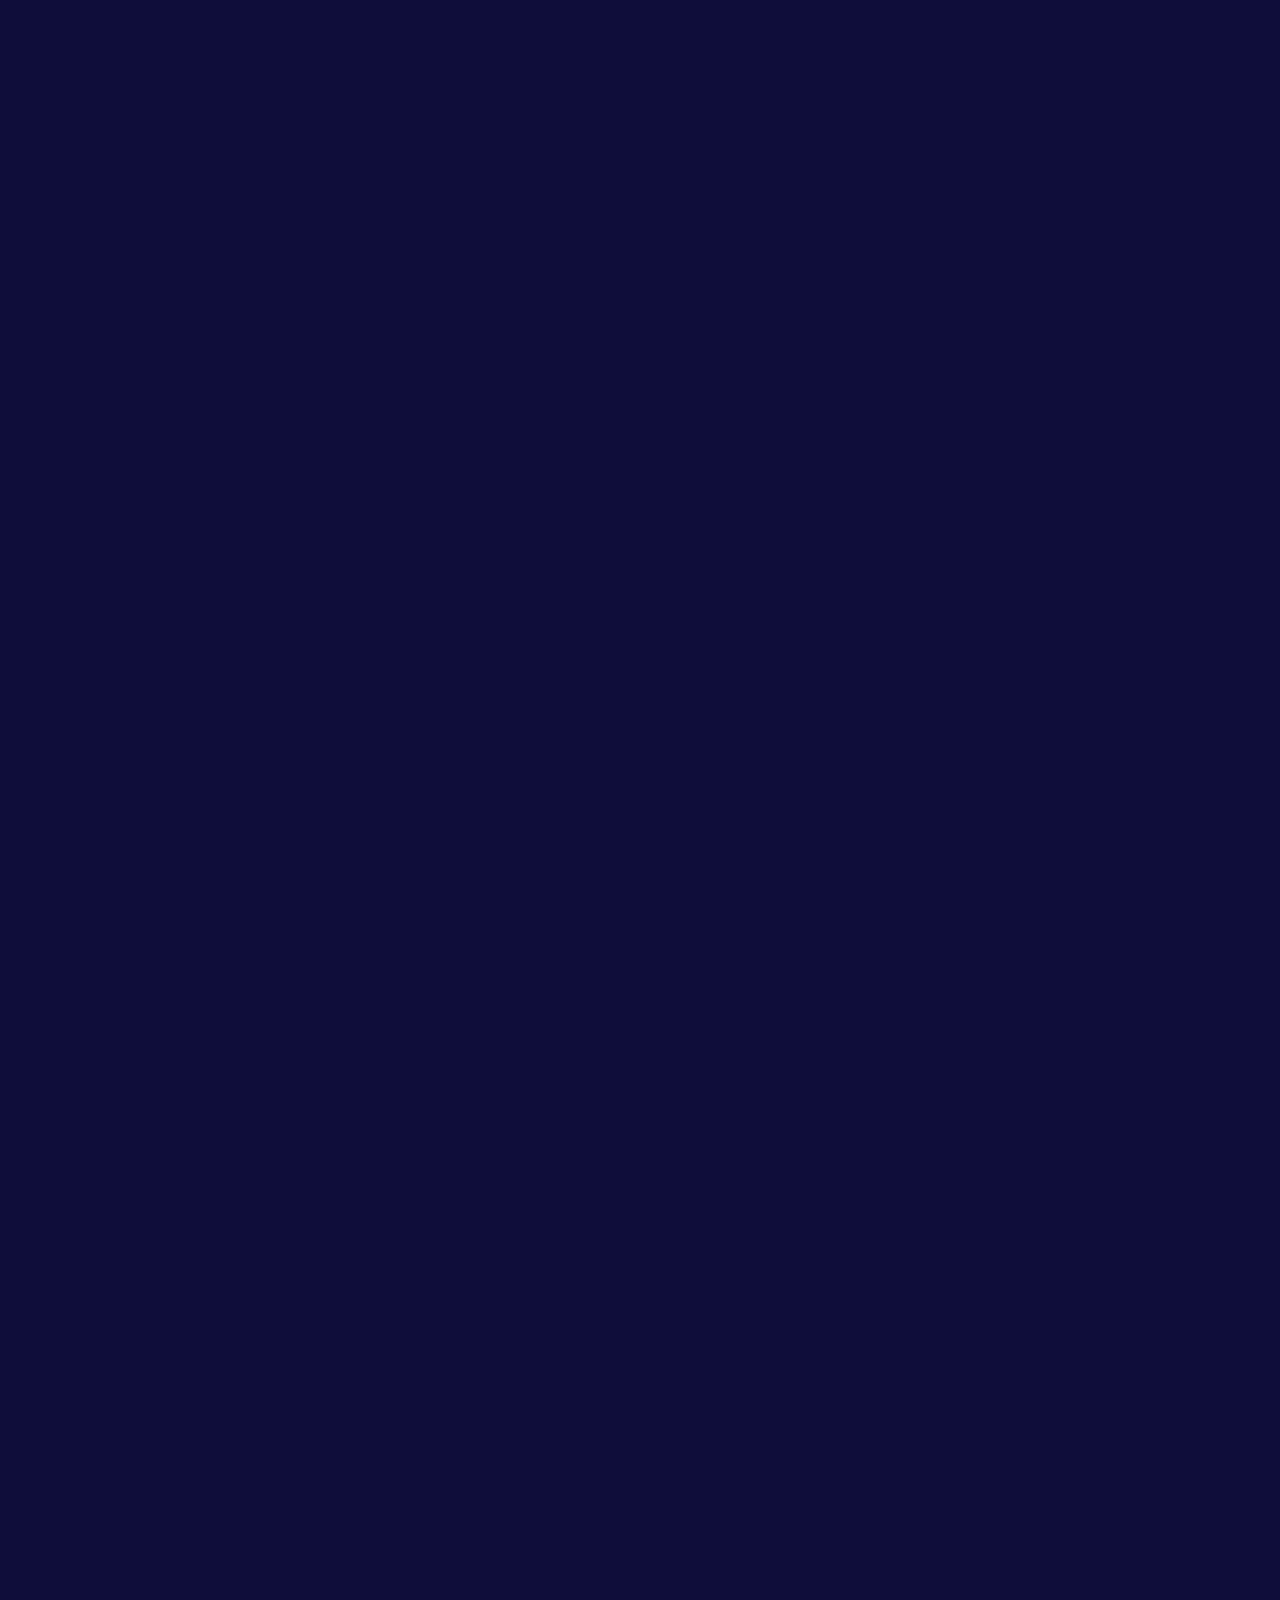
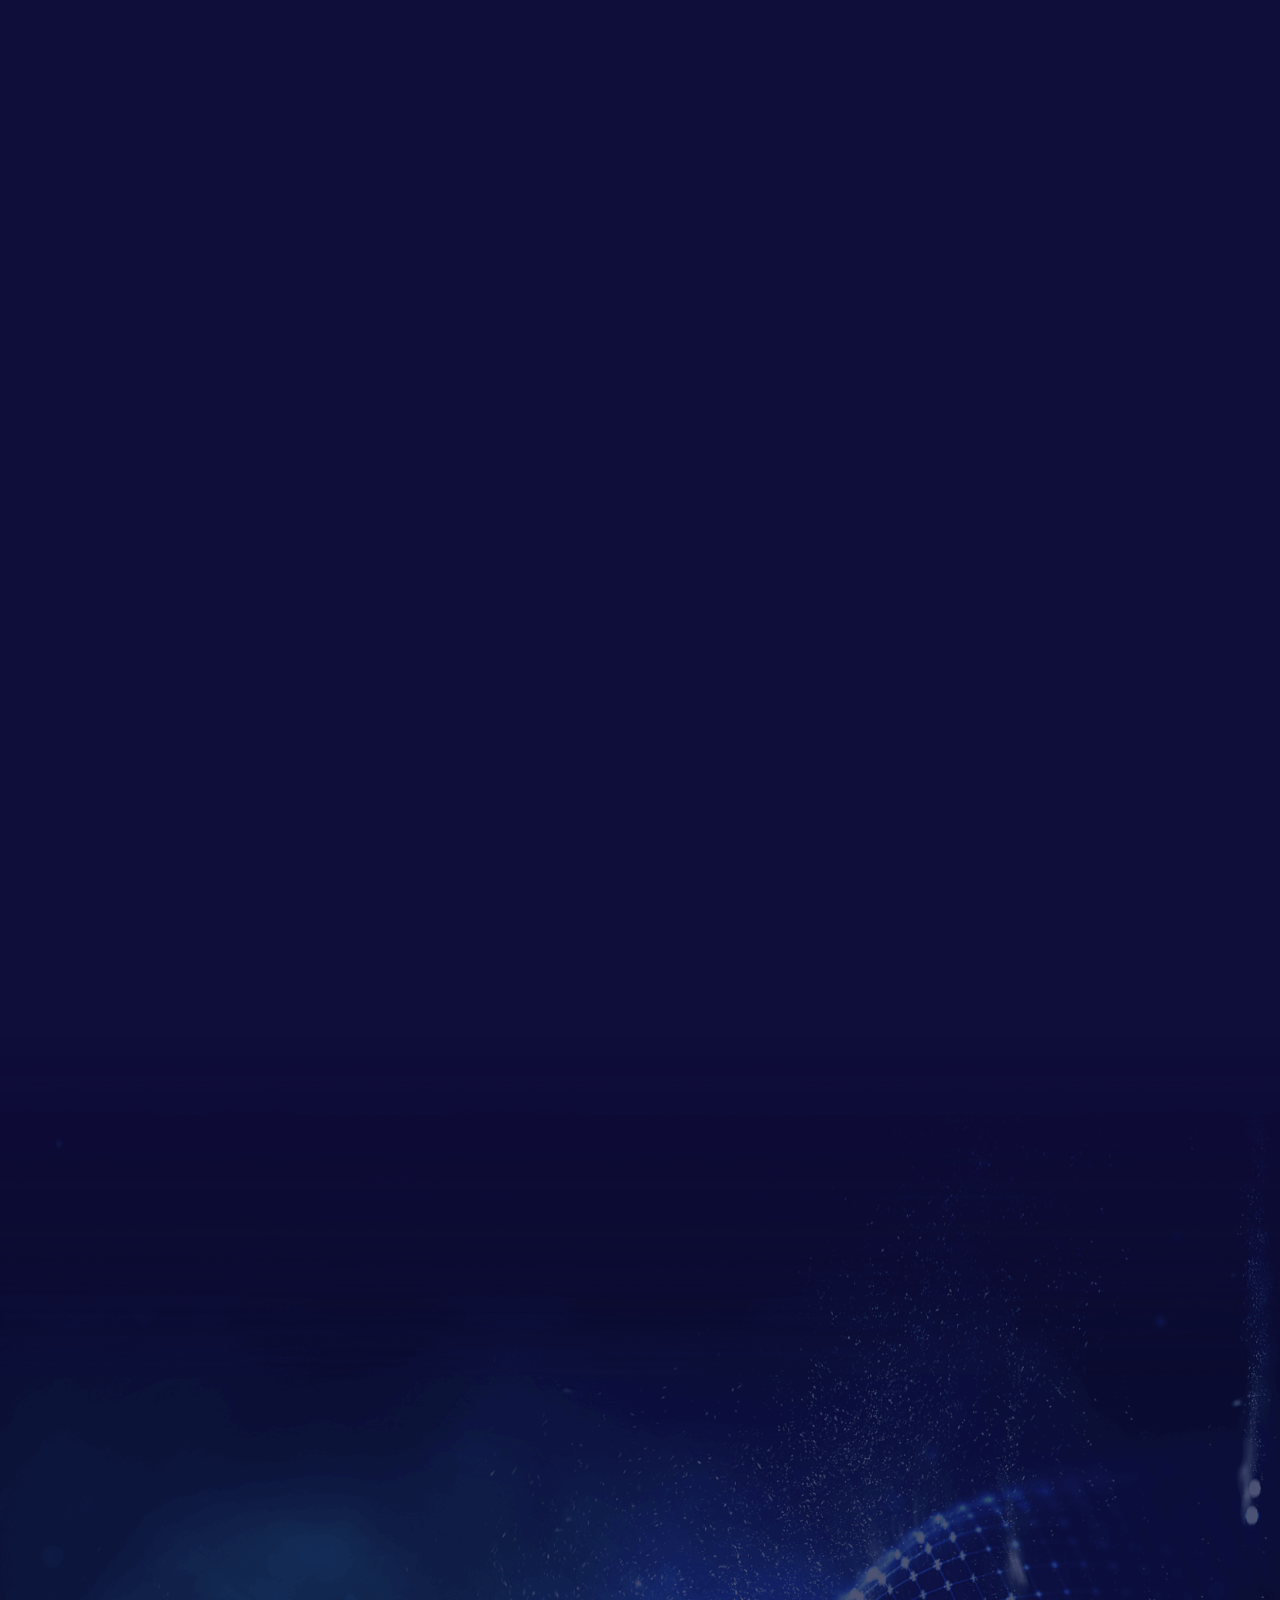
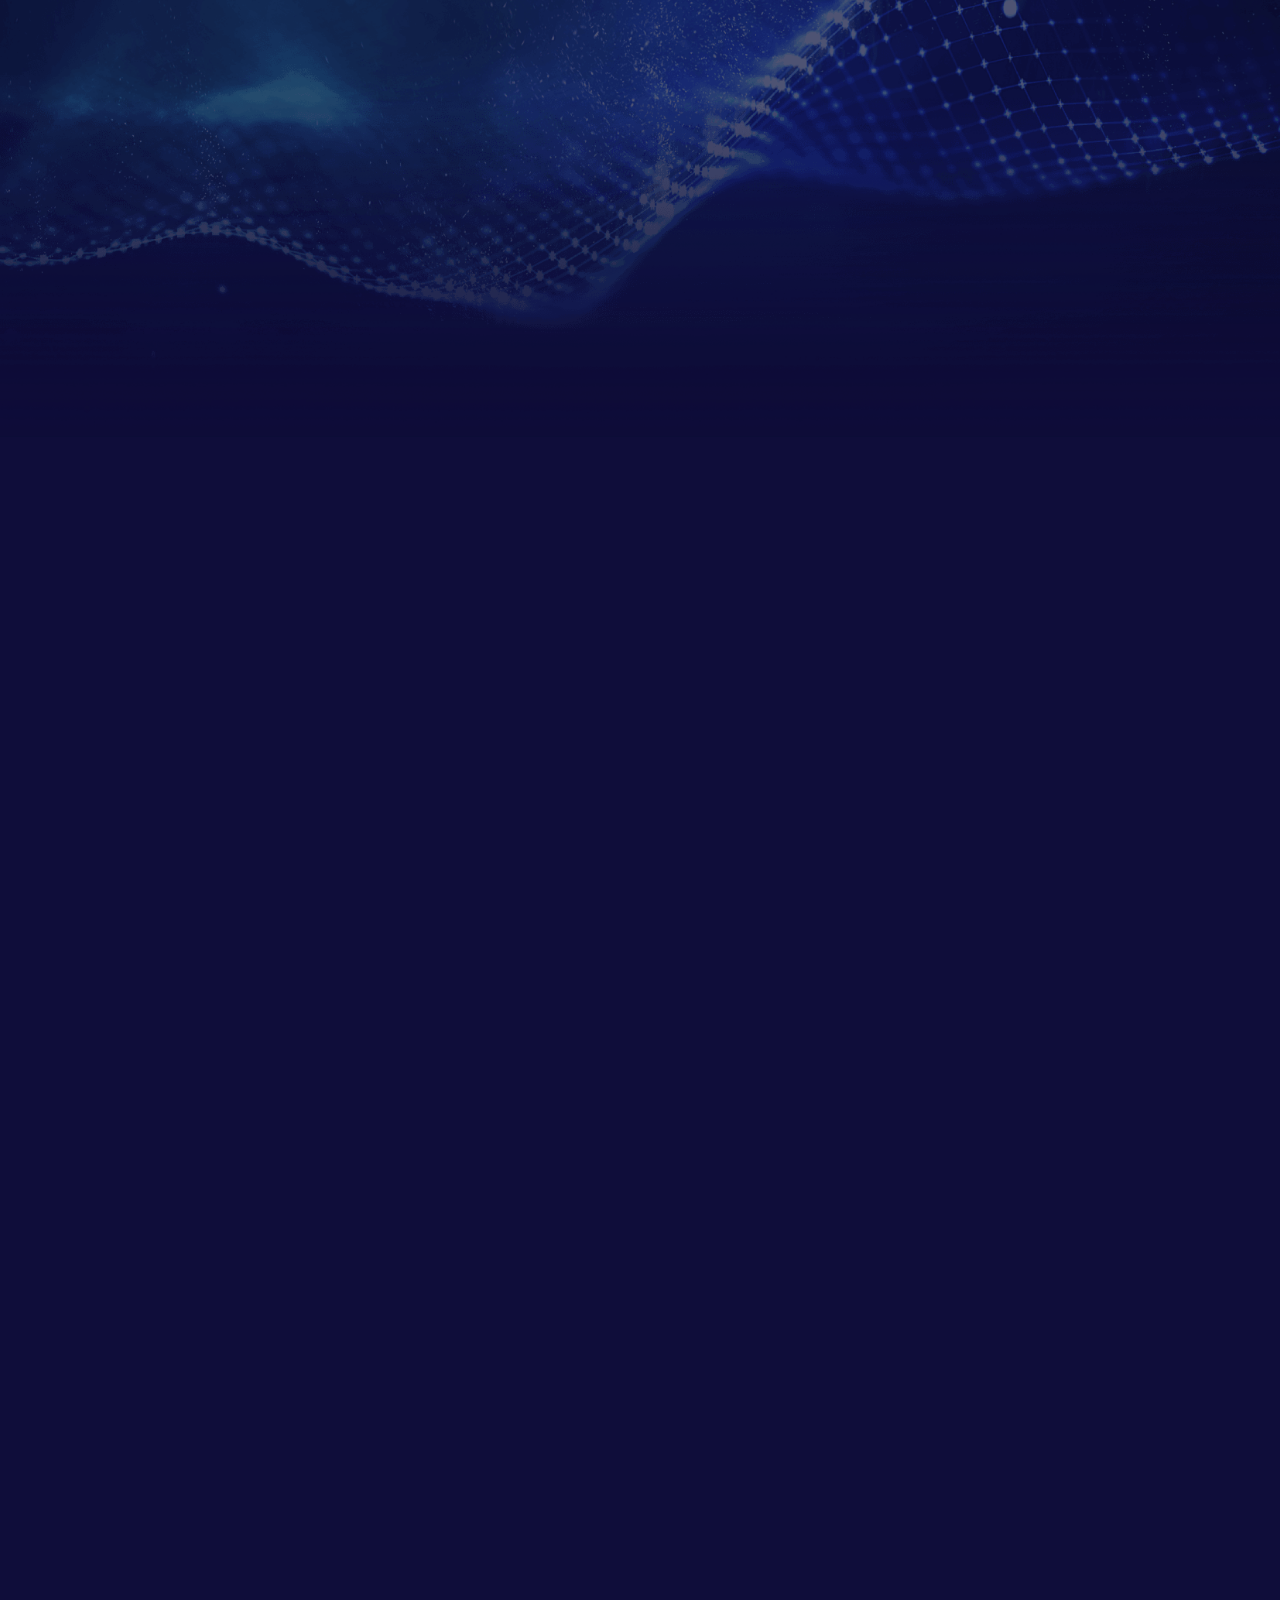
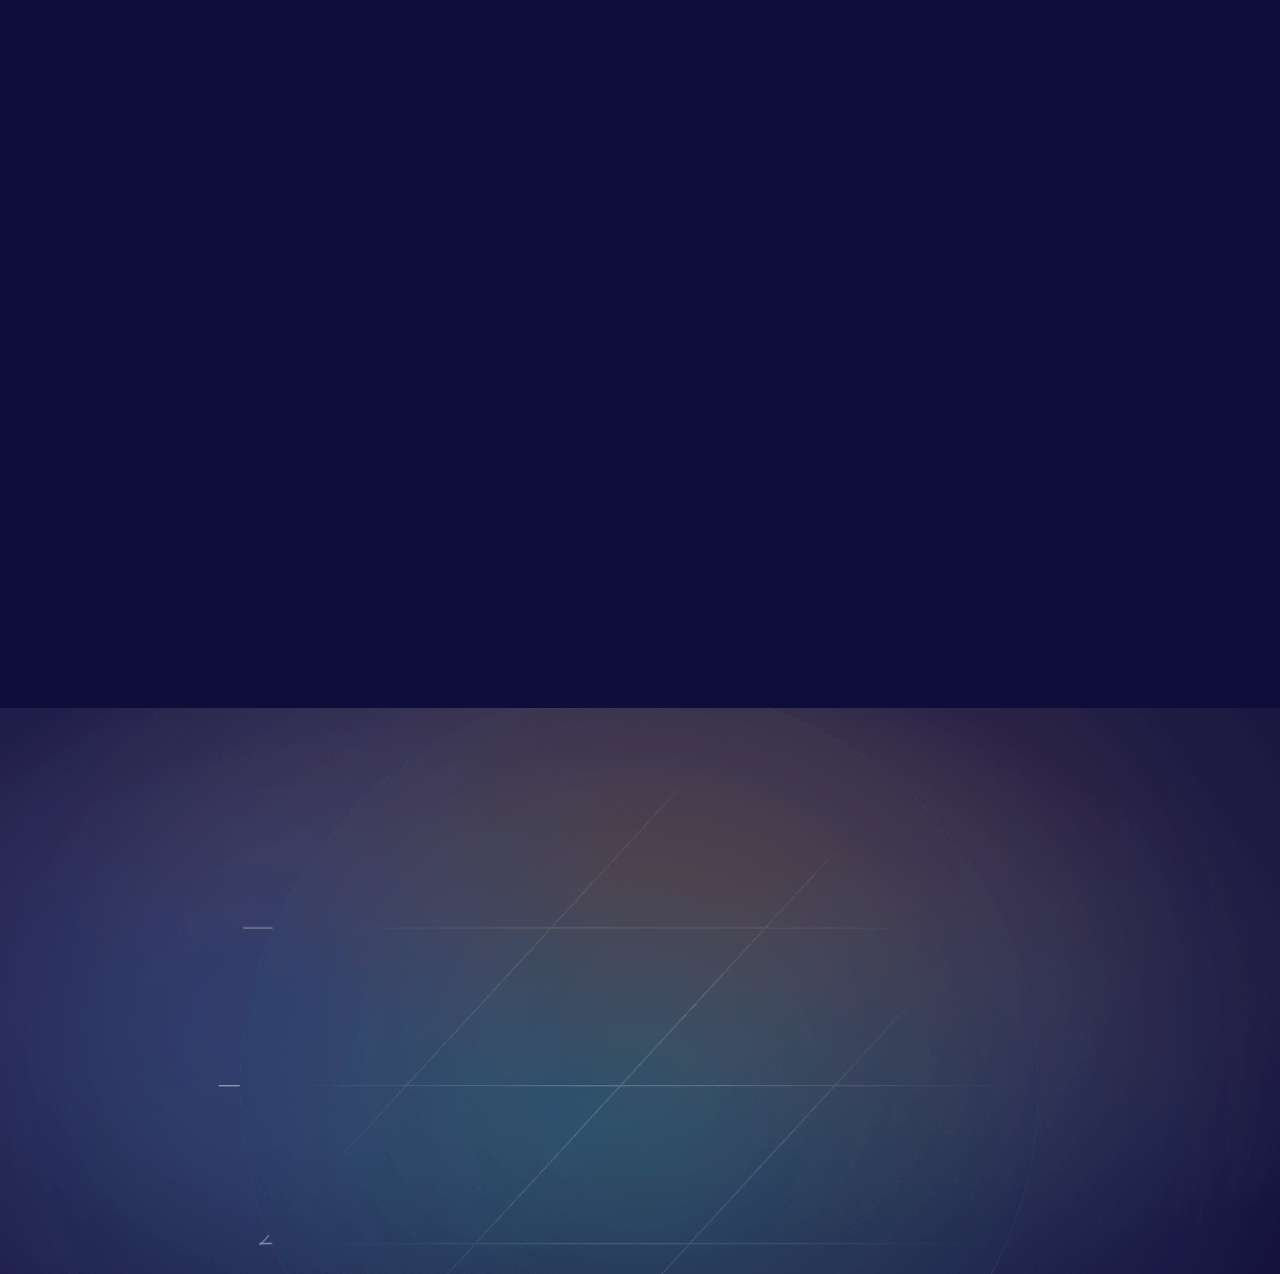
==== commit d3b65e5c: "new commit" ====
--- a/index.html
+++ b/index.html
@@ -65,7 +65,7 @@
                         <h1>Decentralized
                             Blockchain for <span><span id="words">metaverse</span></span></h1>
                         <p>Vince is a blockchain powering the Vangold Ecosystem and its products</p>
-                        <div class="countdown-box">
+                        <!-- <div class="countdown-box">
                             <div id="countdown" class="countdown">
                                 <article class="countdown-title">PRESALE END IN</article>
                                 <div class="countdown-number">
@@ -85,8 +85,8 @@
                                     <span class="countdown-text">Seconds</span>
                                 </div>
                             </div>
-                            <!-- <a target="_blank" href="#" class="white-bg-btn">Buy VCE </a> -->
-                        </div>
+                            <a target="_blank" href="#" class="white-bg-btn">Buy VCE </a>
+                        </div> -->
                         <a target="_blank" href="https://t.me/vincechain" class="primary-btn">Join Us </a> &nbsp;&nbsp;
                         <a target="_blank" href="https://www.pinksale.finance/#/launchpad/0xCcBcbEf5E03fA6605250c02679c62d8bcA669377?chain=BSC" class="primary-btn presale-btn">Buy VCE </a> &nbsp;&nbsp;
                         <!-- <a target="_blank" href="https://github.com/AnalytixAudit/Solidity/blob/main/Audit_Vince%20Chain.pdf" class="audit">
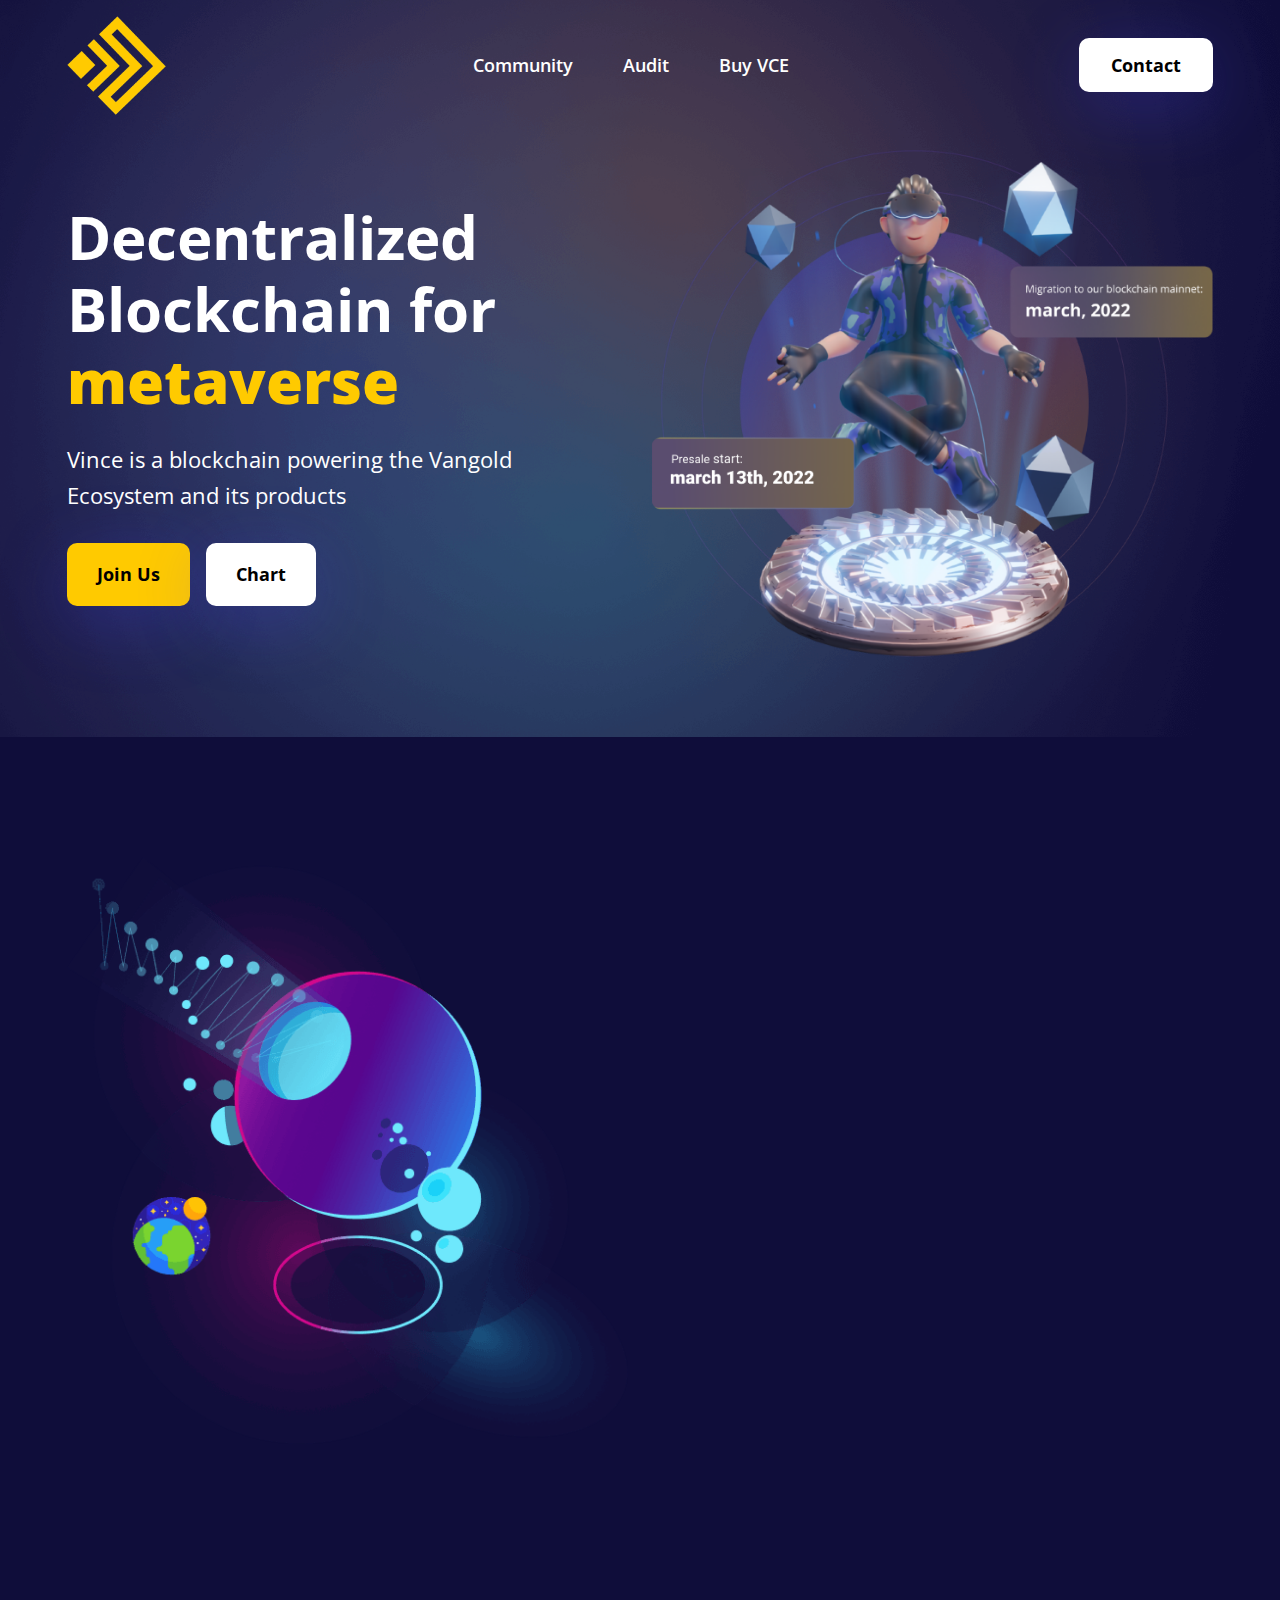
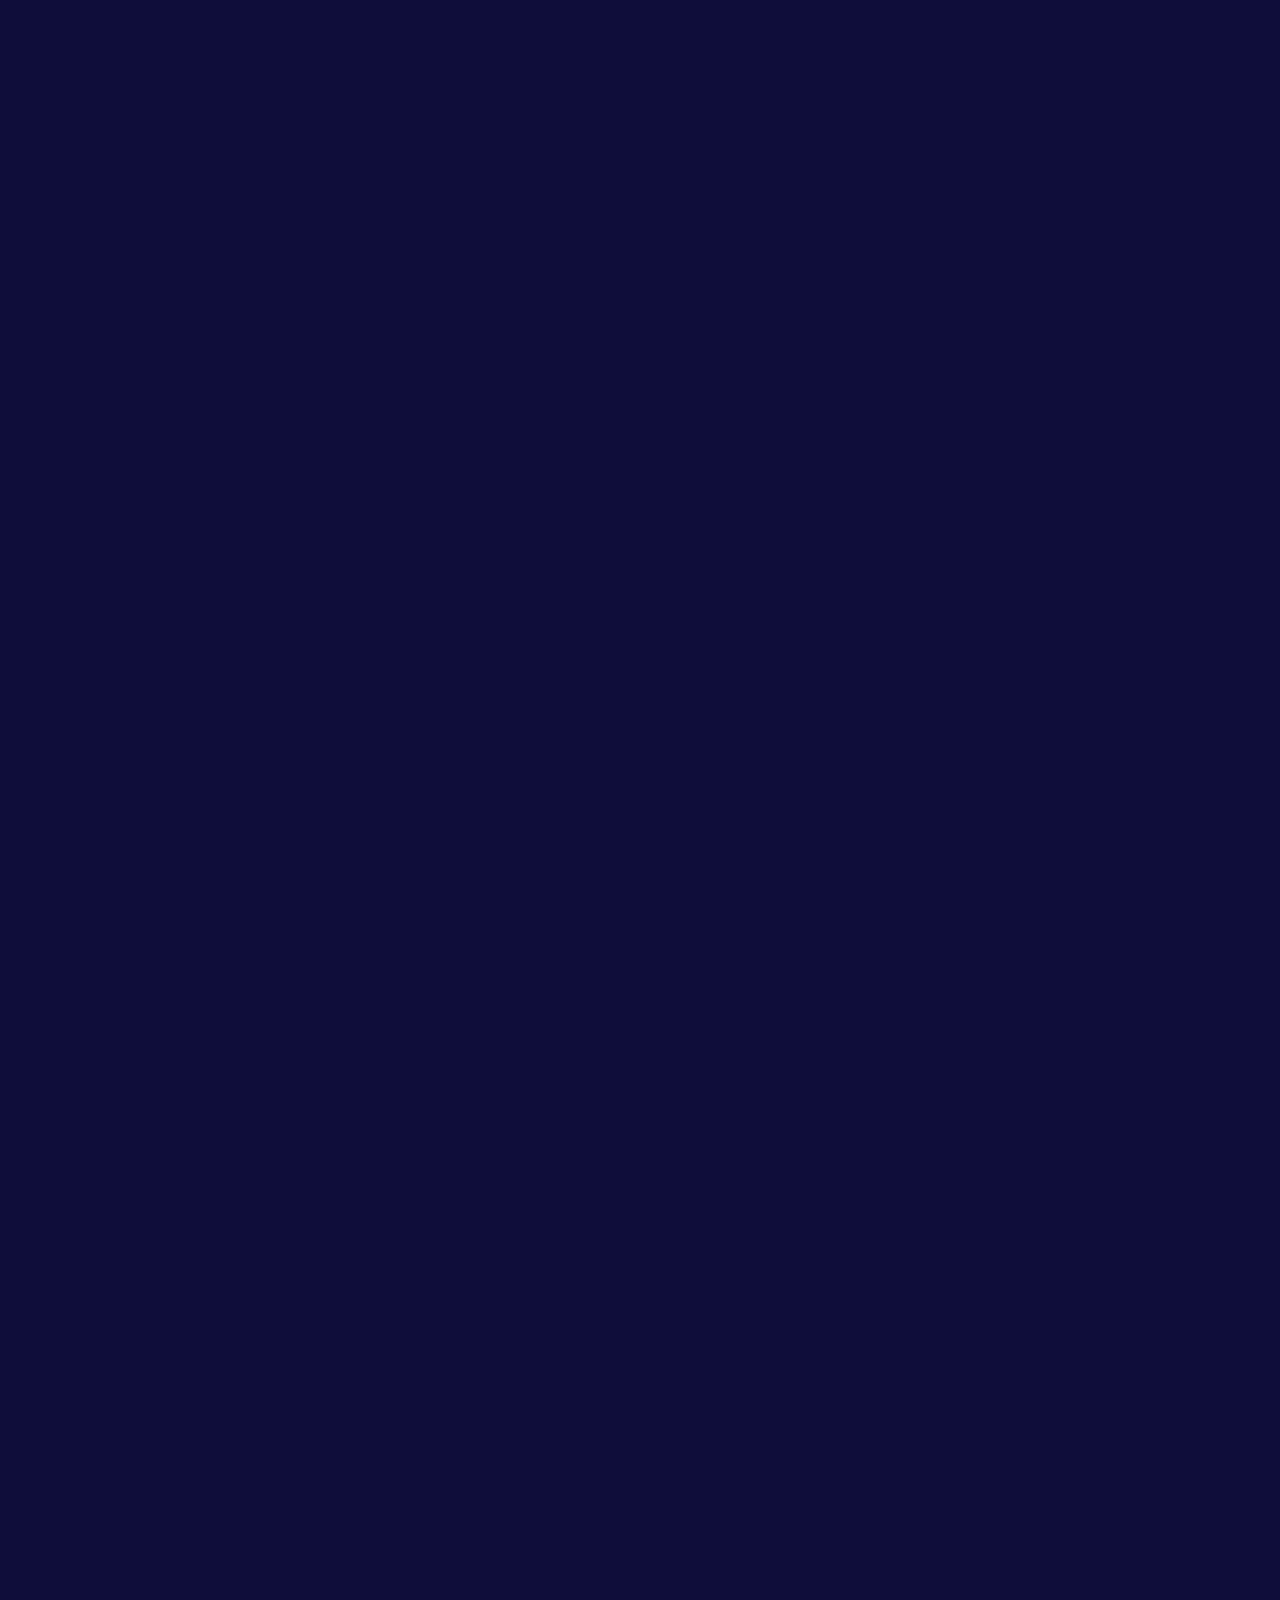
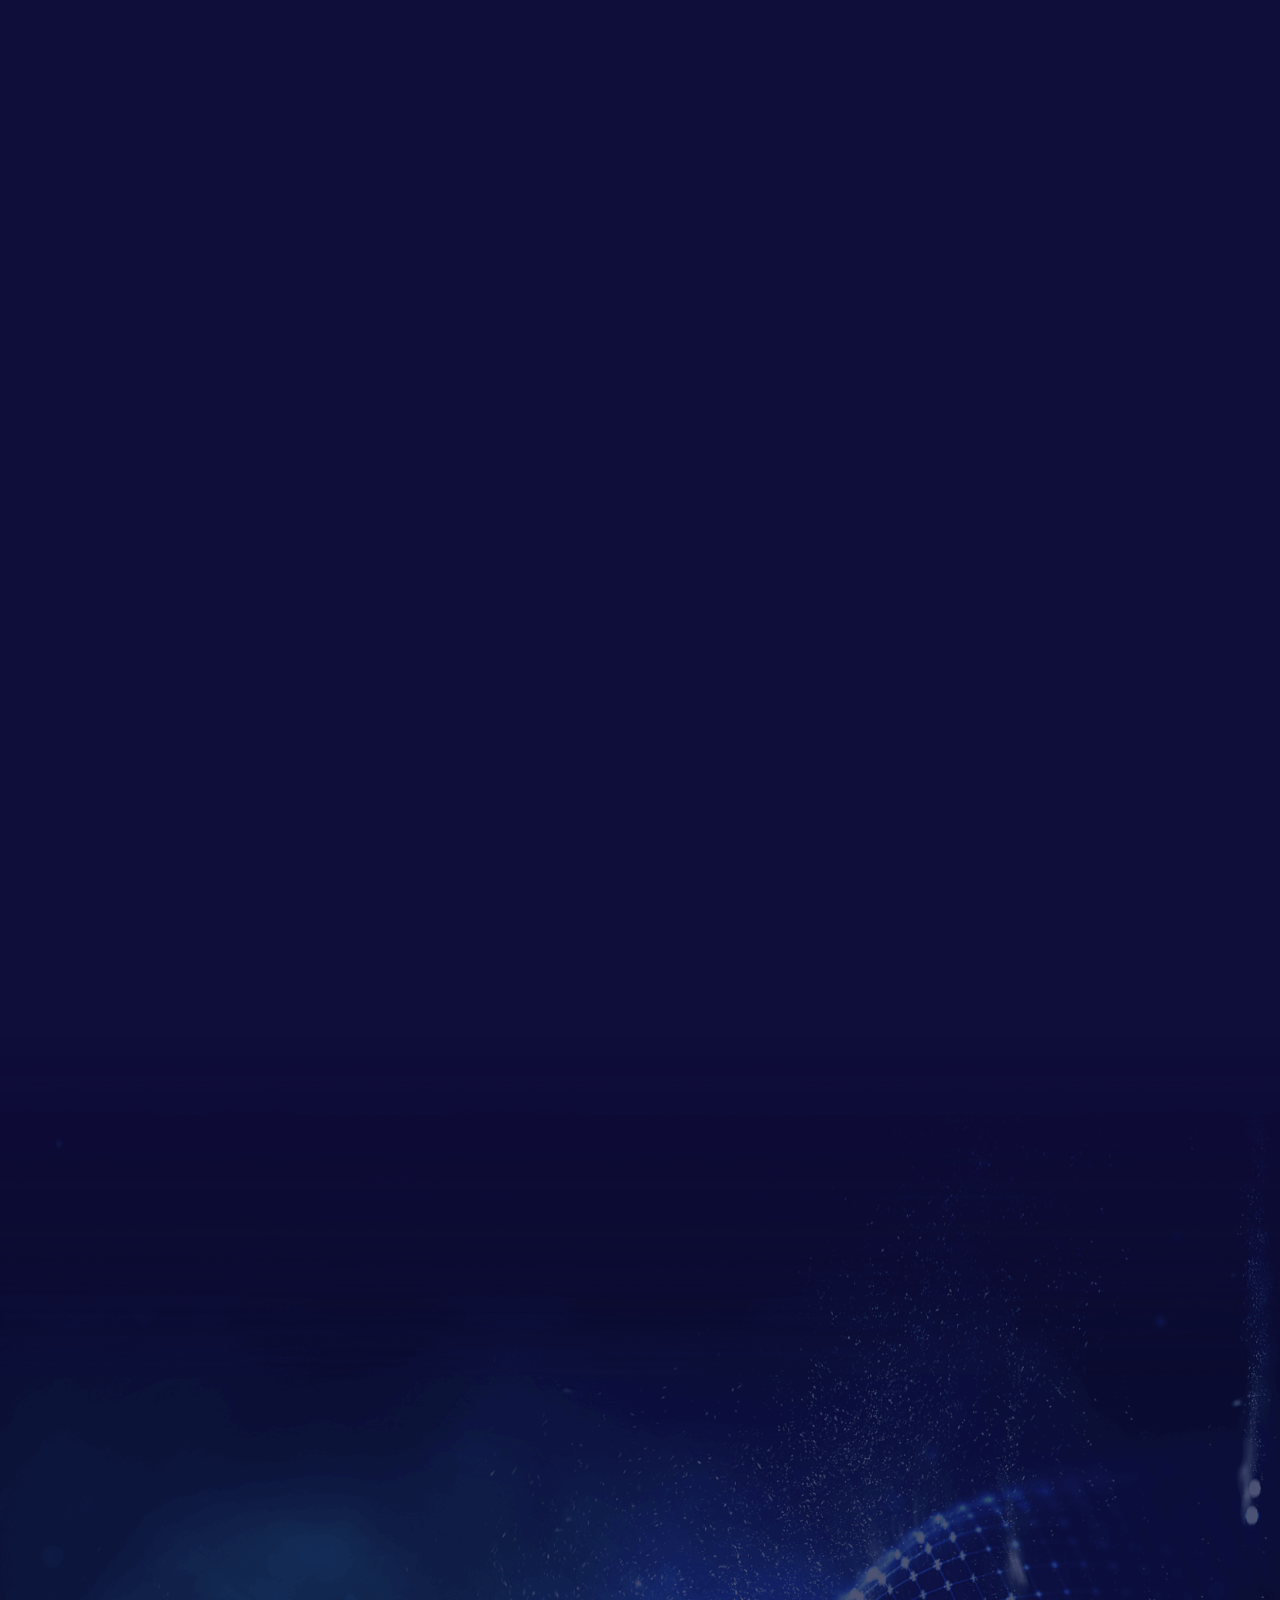
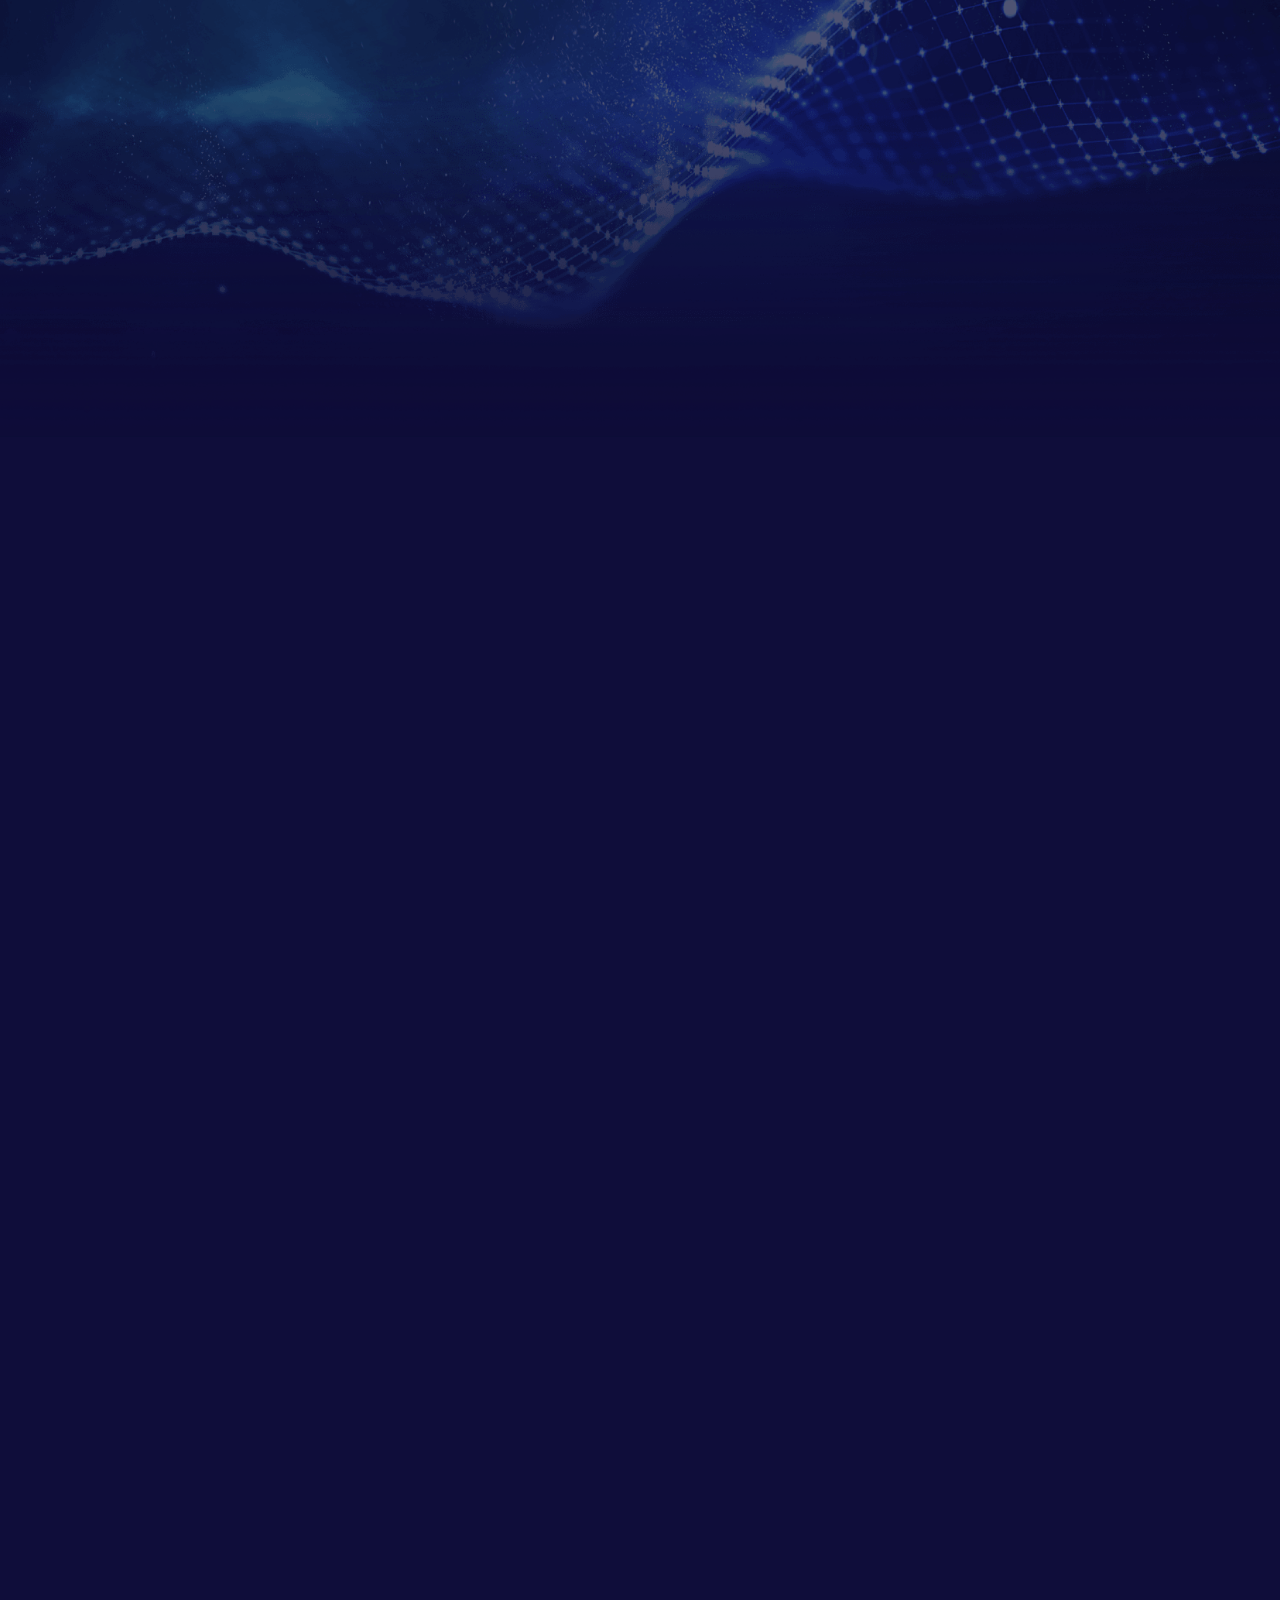
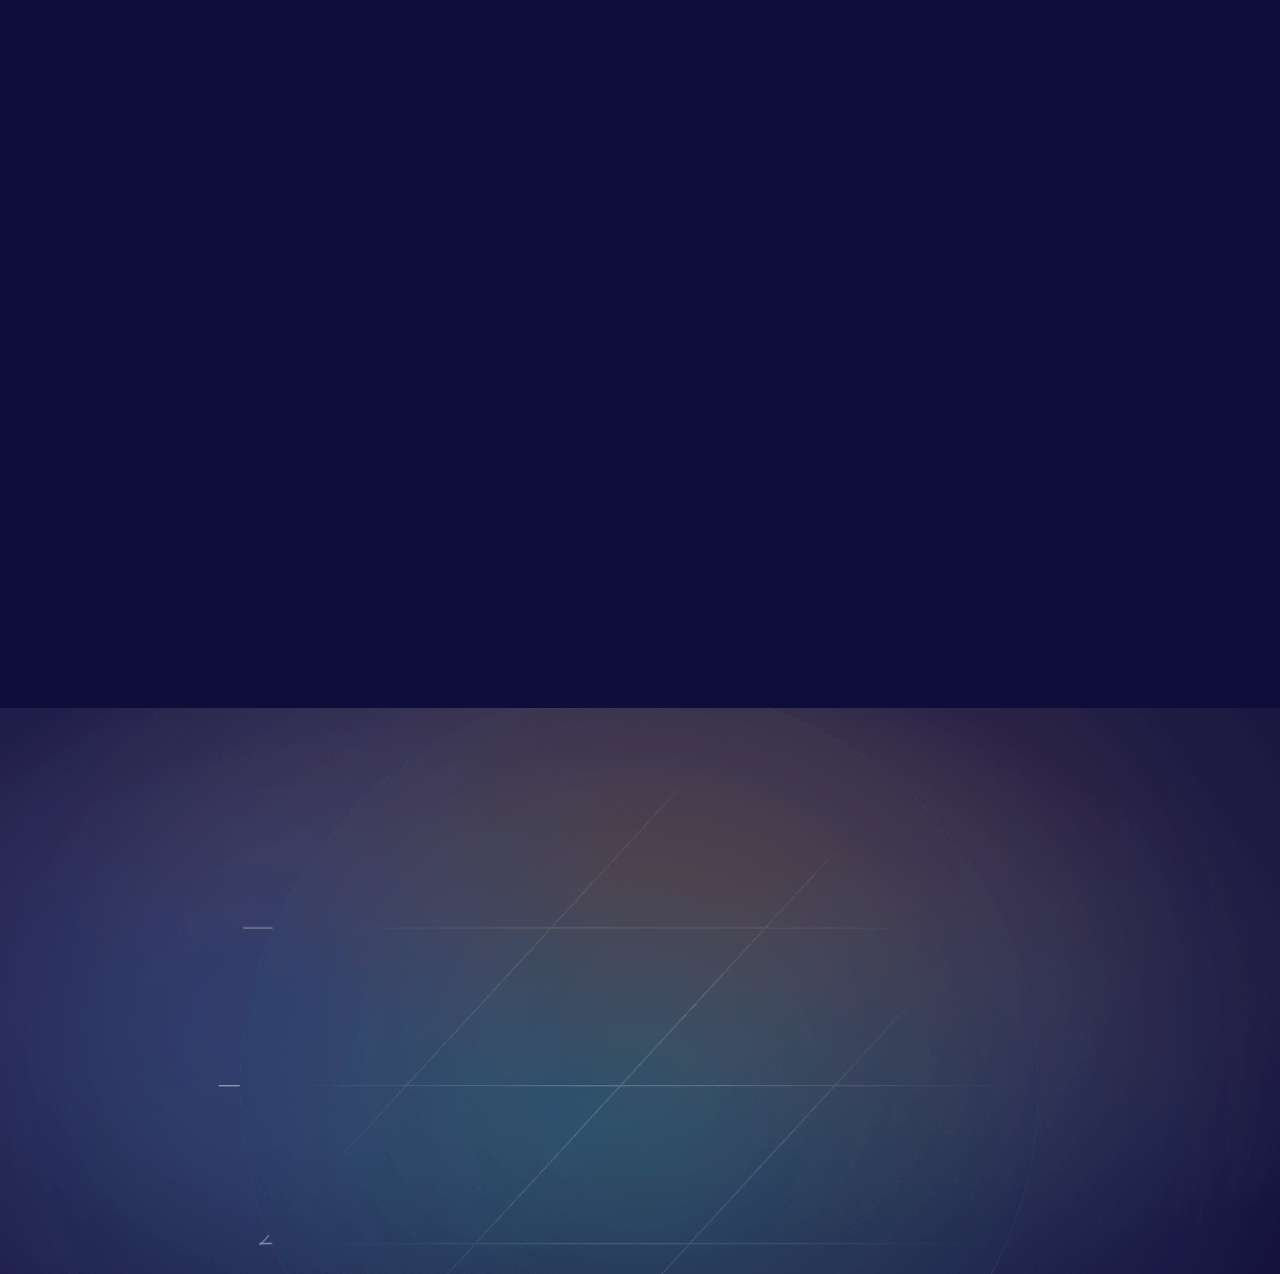
==== commit 9b6d7beb: "new commit" ====
--- a/index.html
+++ b/index.html
@@ -45,7 +45,7 @@
                     <ul class="navbar-nav ms-auto">
                         <li class="nav-item"><a target="_blank" class="nav-link" href="https://t.me/vincechain">Community</a></li>
                         <li class="nav-item"><a target="_blank" class="nav-link" href="https://github.com/AnalytixAudit/Solidity/blob/main/Audit_Vince%20Chain.pdf">Audit</a></li>
-                        <li class="nav-item"><a target="_blank" class="nav-link" href="https://www.pinksale.finance/#/launchpad/0xCcBcbEf5E03fA6605250c02679c62d8bcA669377?chain=BSC">Buy VCE</a></li>
+                        <li class="nav-item"><a target="_blank" class="nav-link" href="https://pancakeswap.finance/swap?outputCurrency=0xae936f3f89d2e8a86163f6fdbfef8ae6b2ba6437">Buy VCE</a></li>
                     </ul>
                     <ul class="header-btn ms-auto">
                         <li><a class="primary-btn" href="mailto:support@vincechain.com">Contact</a></li>
@@ -88,7 +88,7 @@
                             <a target="_blank" href="#" class="white-bg-btn">Buy VCE </a>
                         </div> -->
                         <a target="_blank" href="https://t.me/vincechain" class="primary-btn">Join Us </a> &nbsp;&nbsp;
-                        <a target="_blank" href="https://www.pinksale.finance/#/launchpad/0xCcBcbEf5E03fA6605250c02679c62d8bcA669377?chain=BSC" class="primary-btn presale-btn">Buy VCE </a> &nbsp;&nbsp;
+                        <a target="_blank" href="https://poocoin.app/tokens/0xae936f3f89d2e8a86163f6fdbfef8ae6b2ba6437" class="primary-btn presale-btn">Chart</a> &nbsp;&nbsp;
                         <!-- <a target="_blank" href="https://github.com/AnalytixAudit/Solidity/blob/main/Audit_Vince%20Chain.pdf" class="audit">
                             <svg width="25" height="50" viewBox="0 0 225 301" fill="none" xmlns="http://www.w3.org/2000/svg">
                                 <path d="M15.6 2C9.55 4.4 5.55 8.05 2.4 14.2L0 18.95V150V281.1L2.1 285.3C9.85 300.75 4.25 300 112 300C213.9 300 209.5 300.3 216.7 292.75C224.6 284.4 224 294.4 224 173.3V65.55L191.25 32.75L158.45 1.63308e-06L89.5 0.0500016C23.95 0.100002 20.25 0.200002 15.6 2ZM150 35C150.55 59.65 150.85 60.9 157.3 67.75C163.15 73.9 168.4 75 191.55 75H212V176.05C212 287.3 212.3 282.15 205.85 285.7C200.65 288.5 23.35 288.5 18.15 285.7C11.65 282.1 12 289.85 12 150C12 13 11.8 17.75 17.1 14.95C22 12.35 26.4 12.15 87 12.35L149.5 12.5L150 35ZM202 62.35C202 62.8 195.15 63 186.75 62.85C162.95 62.25 162 61.3 162 36.8V21.5L182 41.5C193 52.5 202 61.85 202 62.35Z" fill="#FFCA00"/>
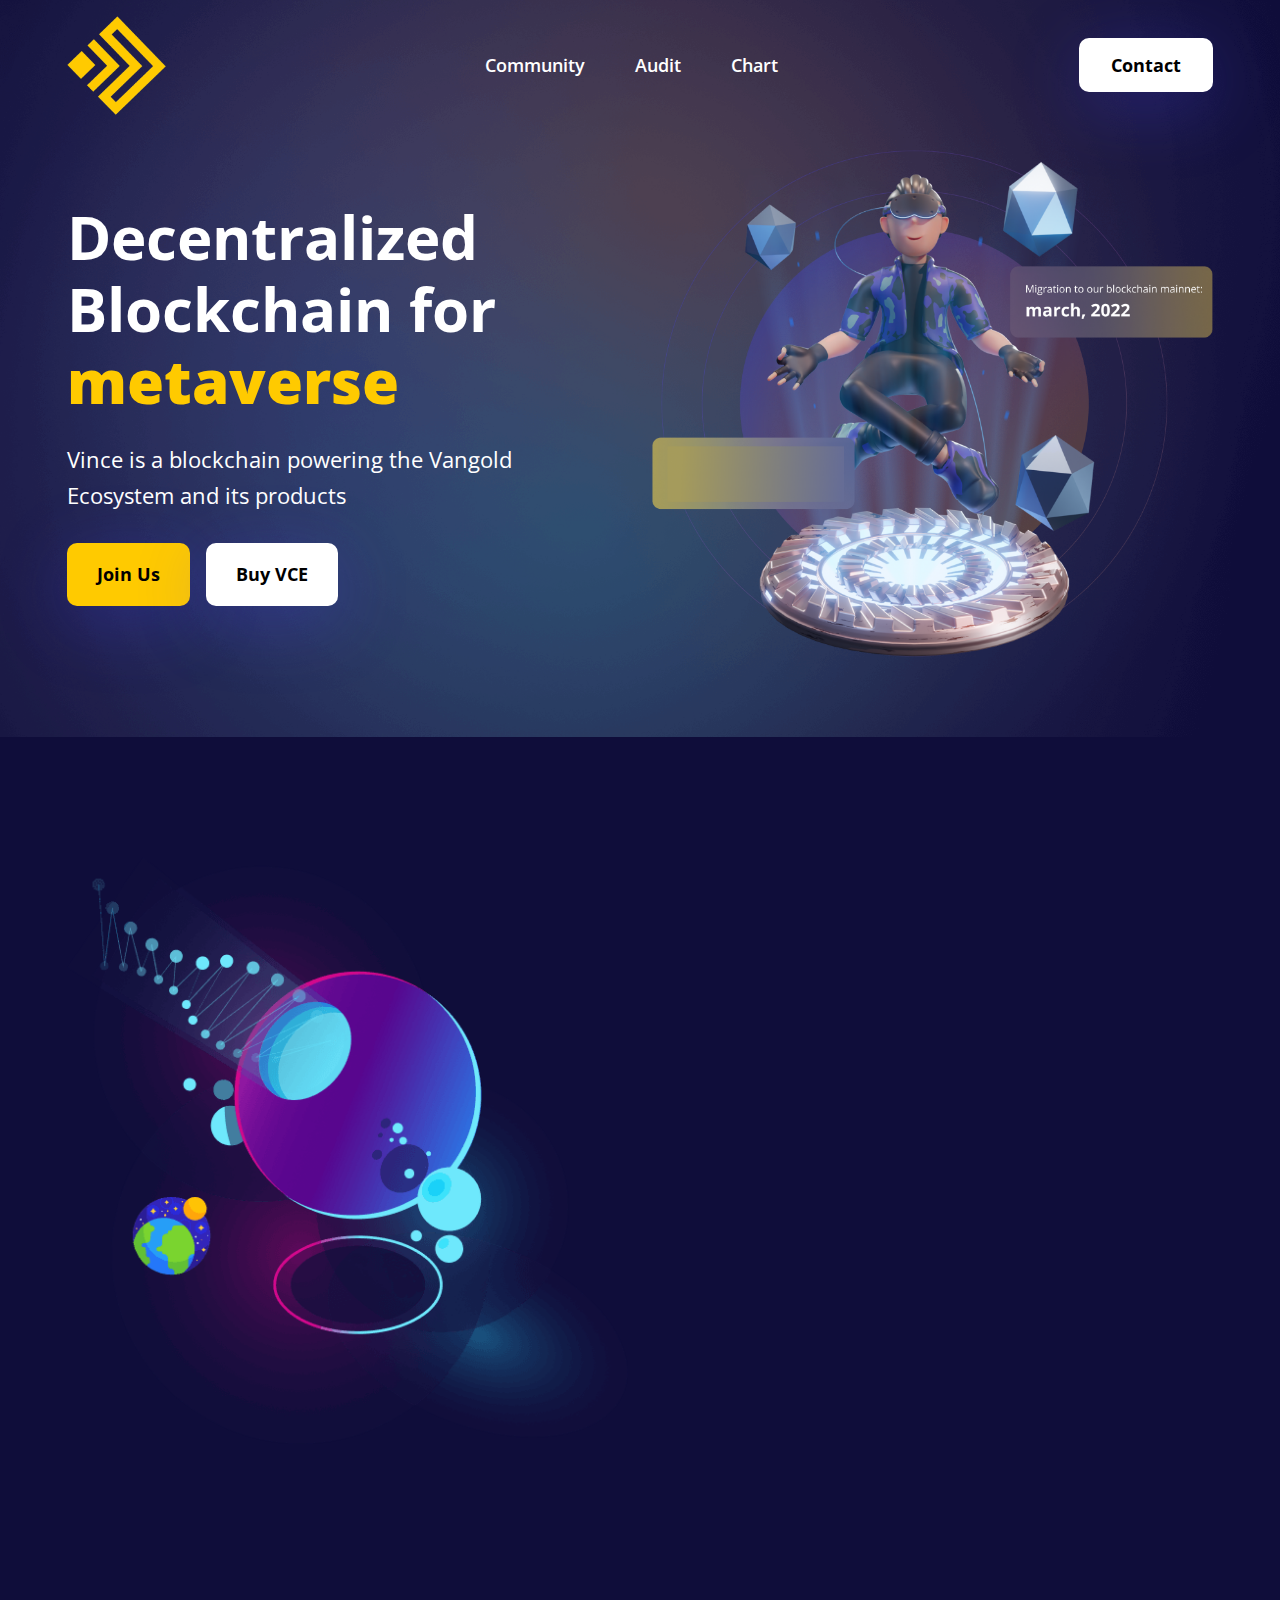
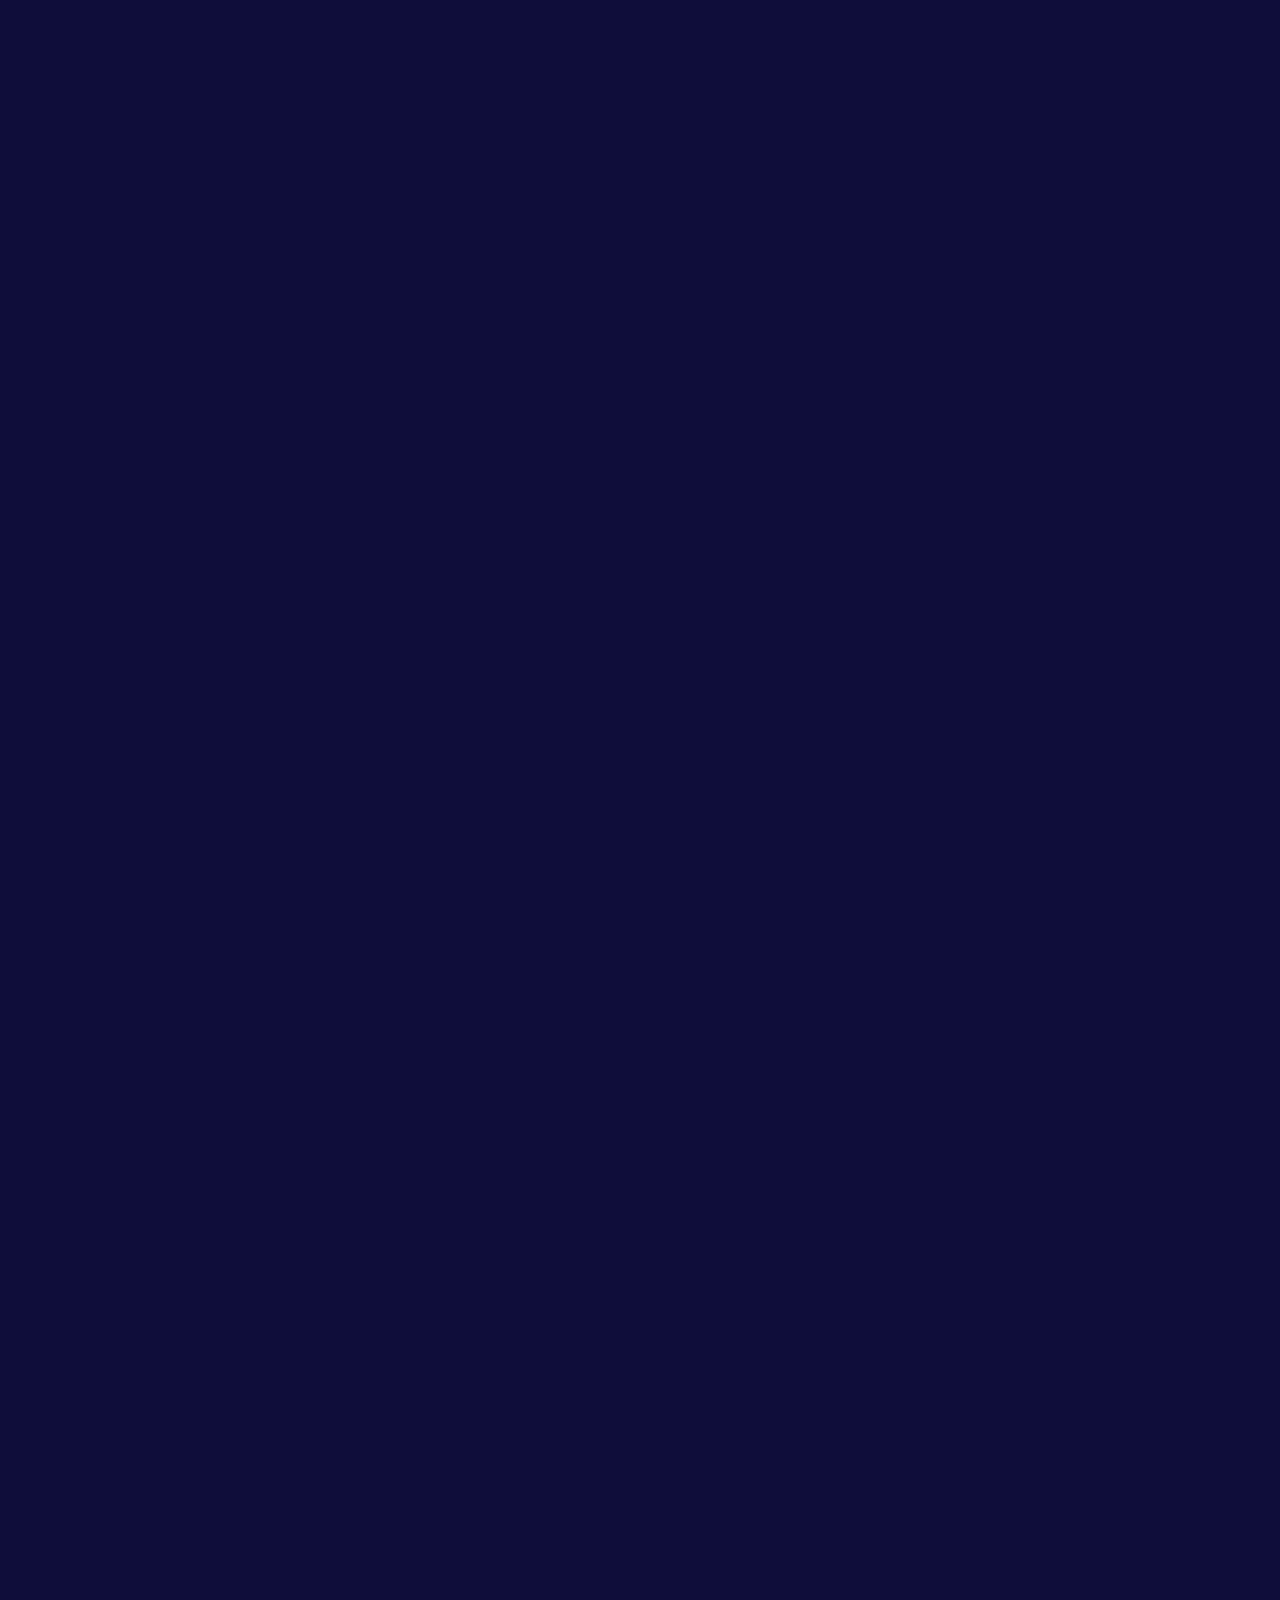
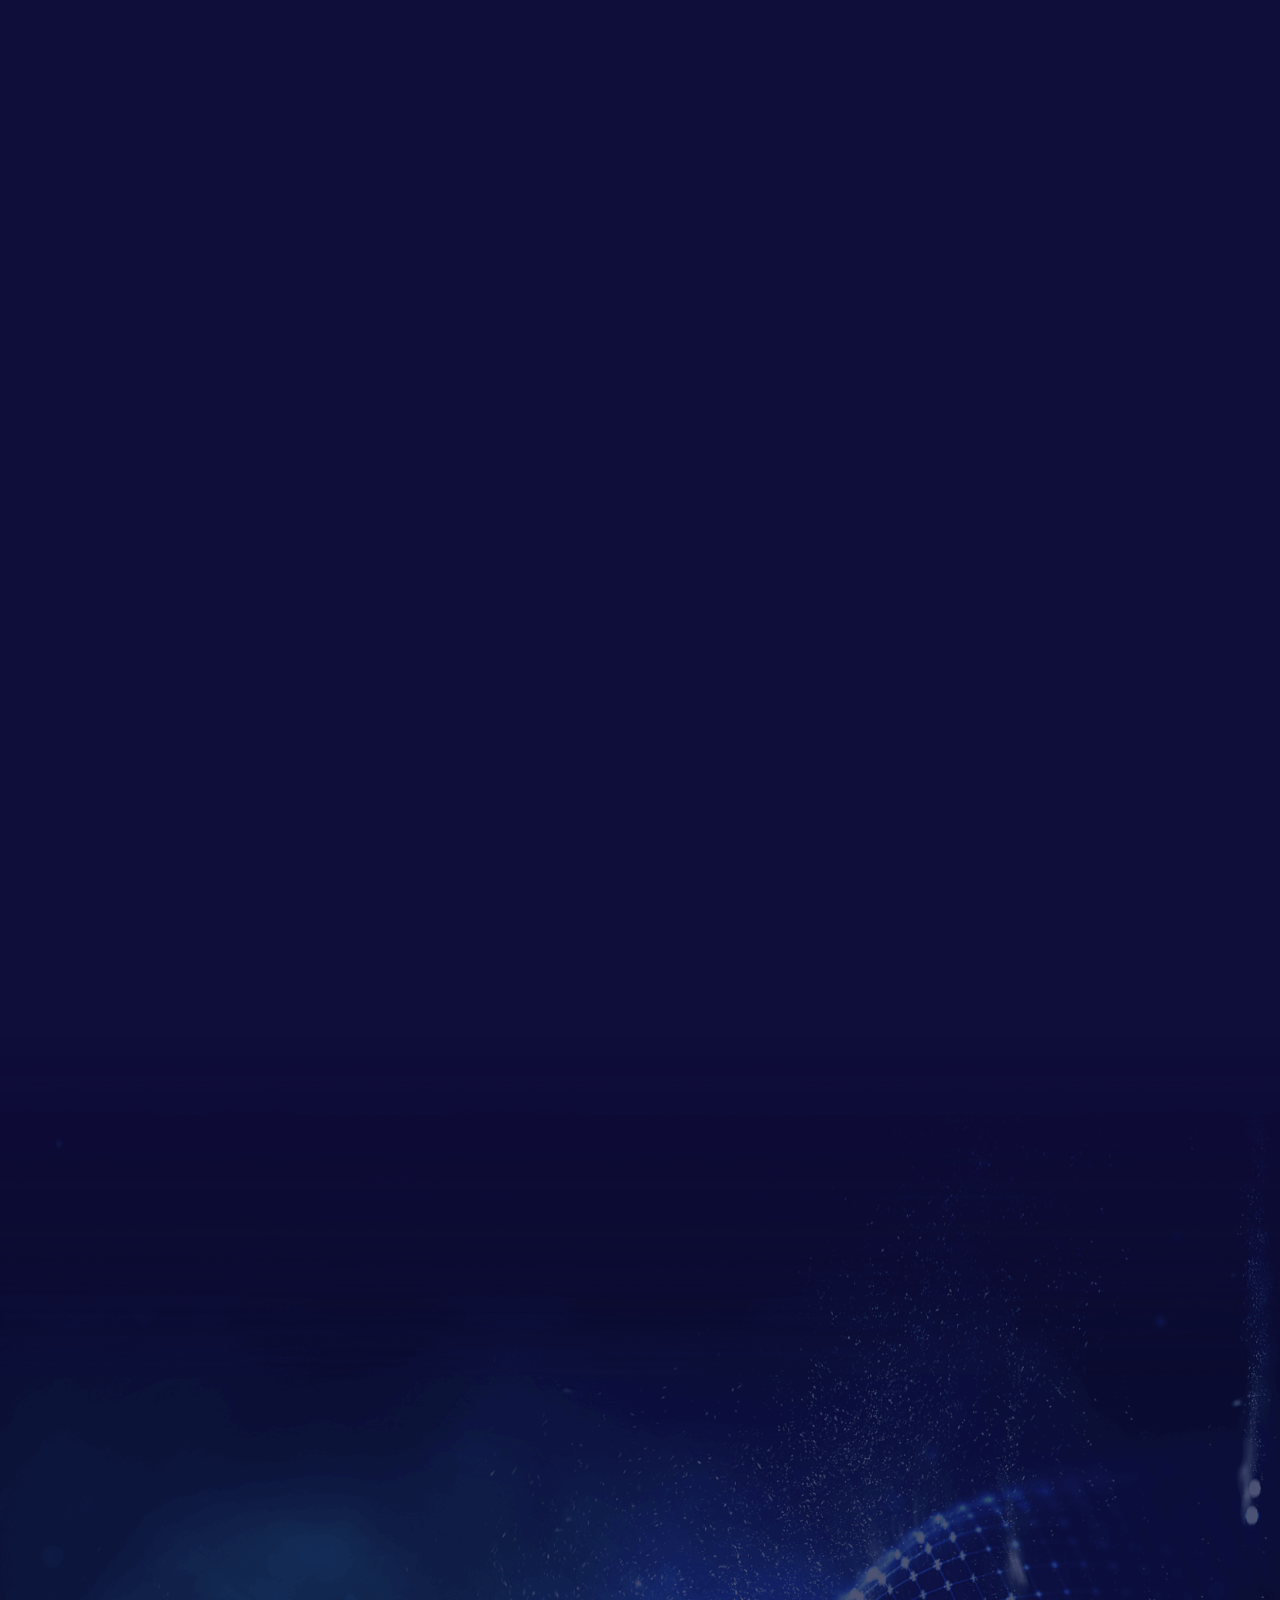
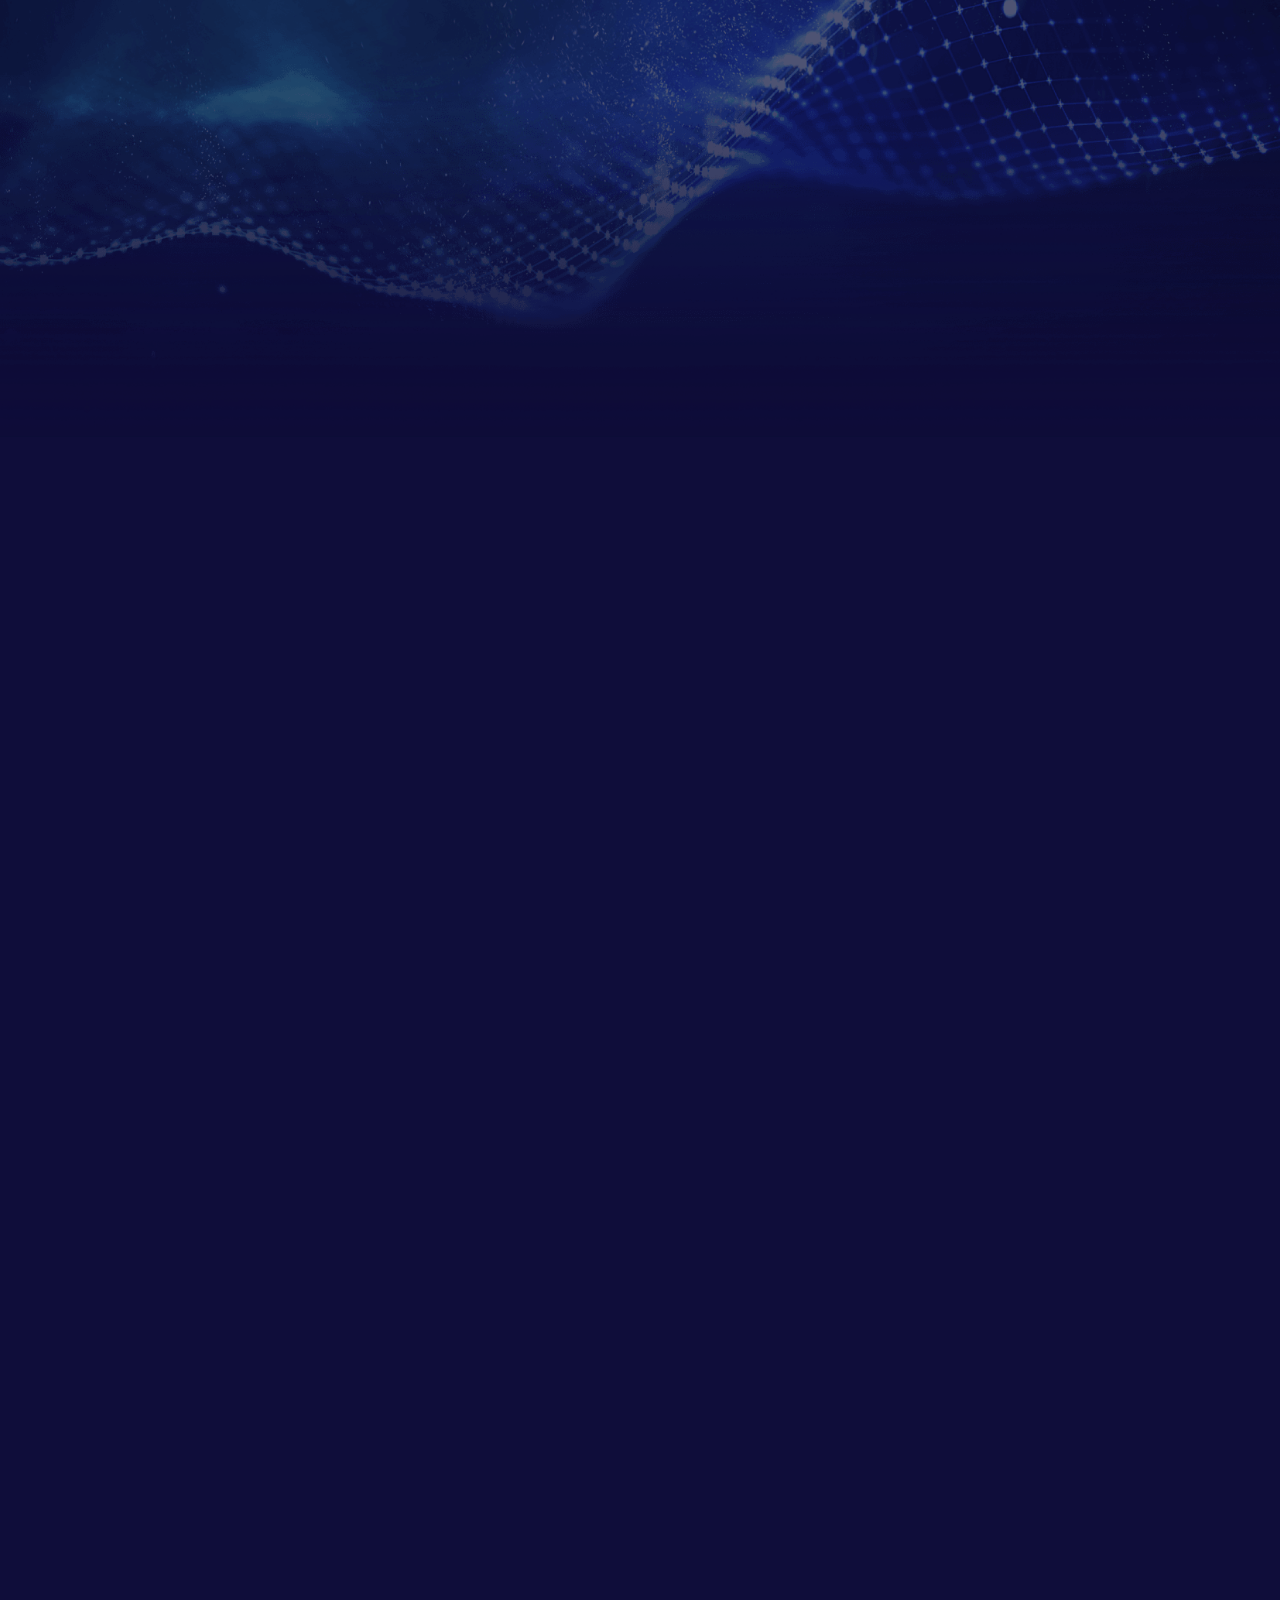
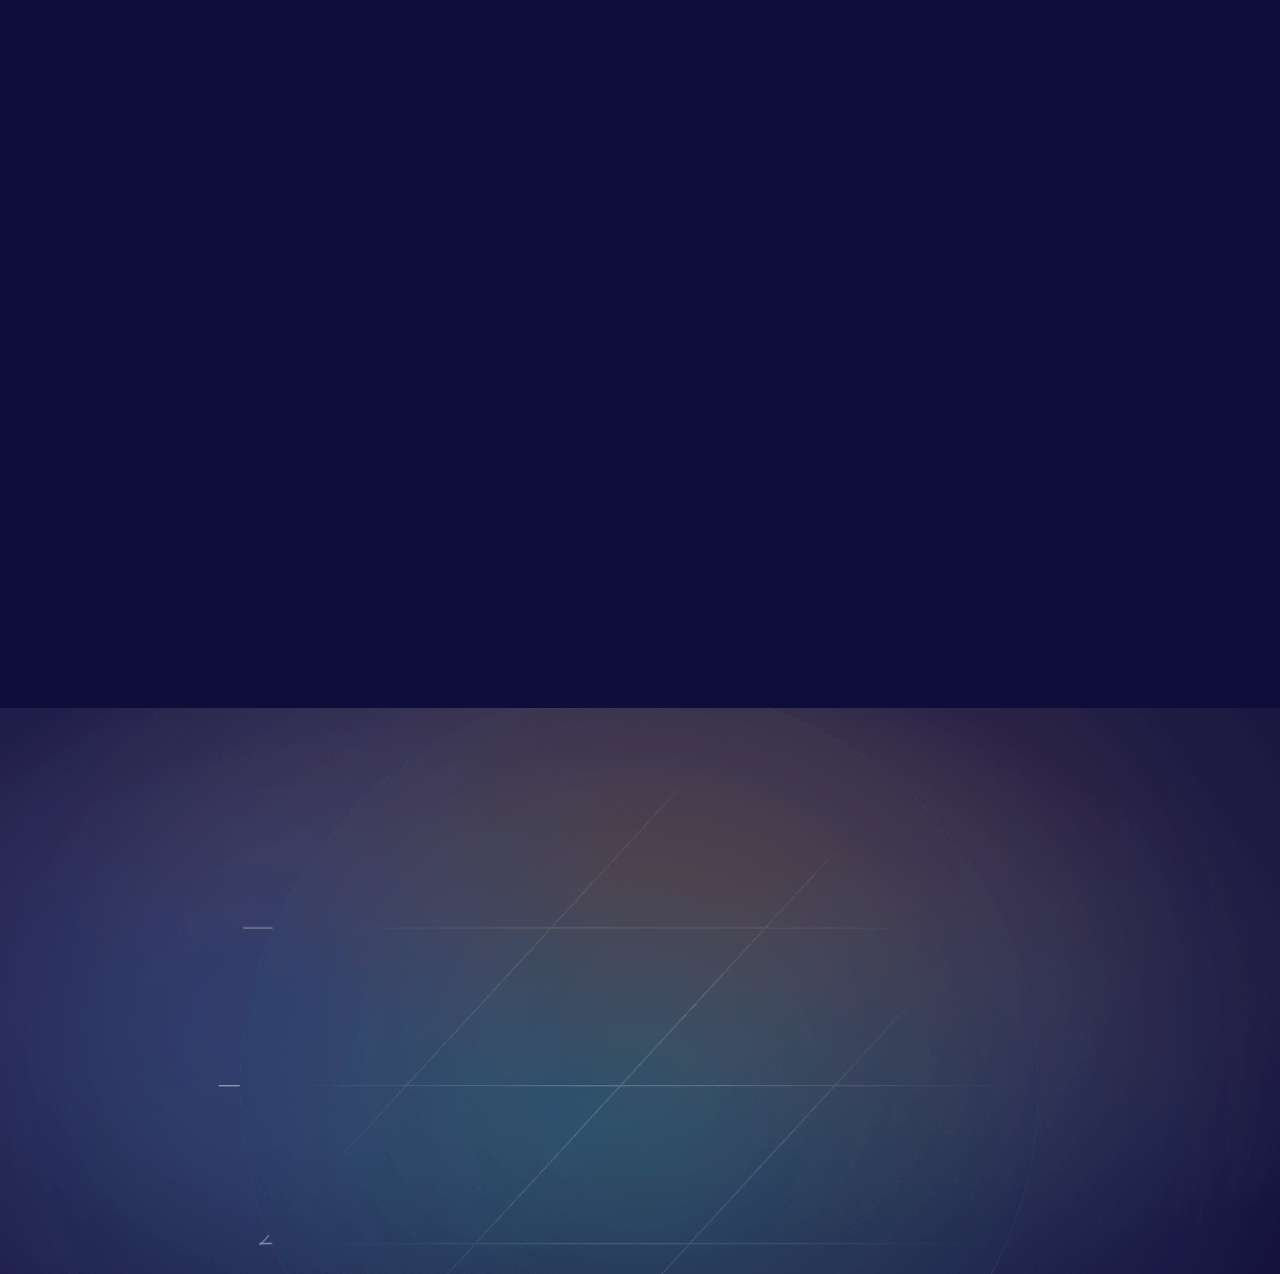
==== commit 35bf2fce: "new commit" ====
--- a/index.html
+++ b/index.html
@@ -45,7 +45,7 @@
                     <ul class="navbar-nav ms-auto">
                         <li class="nav-item"><a target="_blank" class="nav-link" href="https://t.me/vincechain">Community</a></li>
                         <li class="nav-item"><a target="_blank" class="nav-link" href="https://github.com/AnalytixAudit/Solidity/blob/main/Audit_Vince%20Chain.pdf">Audit</a></li>
-                        <li class="nav-item"><a target="_blank" class="nav-link" href="https://pancakeswap.finance/swap?outputCurrency=0xae936f3f89d2e8a86163f6fdbfef8ae6b2ba6437">Buy VCE</a></li>
+                        <li class="nav-item"><a target="_blank" class="nav-link" href="https://poocoin.app/tokens/0xae936f3f89d2e8a86163f6fdbfef8ae6b2ba6437">Chart</a></li>
                     </ul>
                     <ul class="header-btn ms-auto">
                         <li><a class="primary-btn" href="mailto:support@vincechain.com">Contact</a></li>
@@ -88,7 +88,7 @@
                             <a target="_blank" href="#" class="white-bg-btn">Buy VCE </a>
                         </div> -->
                         <a target="_blank" href="https://t.me/vincechain" class="primary-btn">Join Us </a> &nbsp;&nbsp;
-                        <a target="_blank" href="https://poocoin.app/tokens/0xae936f3f89d2e8a86163f6fdbfef8ae6b2ba6437" class="primary-btn presale-btn">Chart</a> &nbsp;&nbsp;
+                        <a target="_blank" href="https://pancakeswap.finance/swap?outputCurrency=0xae936f3f89d2e8a86163f6fdbfef8ae6b2ba6437" class="primary-btn presale-btn">Buy VCE</a> &nbsp;&nbsp;
                         <!-- <a target="_blank" href="https://github.com/AnalytixAudit/Solidity/blob/main/Audit_Vince%20Chain.pdf" class="audit">
                             <svg width="25" height="50" viewBox="0 0 225 301" fill="none" xmlns="http://www.w3.org/2000/svg">
                                 <path d="M15.6 2C9.55 4.4 5.55 8.05 2.4 14.2L0 18.95V150V281.1L2.1 285.3C9.85 300.75 4.25 300 112 300C213.9 300 209.5 300.3 216.7 292.75C224.6 284.4 224 294.4 224 173.3V65.55L191.25 32.75L158.45 1.63308e-06L89.5 0.0500016C23.95 0.100002 20.25 0.200002 15.6 2ZM150 35C150.55 59.65 150.85 60.9 157.3 67.75C163.15 73.9 168.4 75 191.55 75H212V176.05C212 287.3 212.3 282.15 205.85 285.7C200.65 288.5 23.35 288.5 18.15 285.7C11.65 282.1 12 289.85 12 150C12 13 11.8 17.75 17.1 14.95C22 12.35 26.4 12.15 87 12.35L149.5 12.5L150 35ZM202 62.35C202 62.8 195.15 63 186.75 62.85C162.95 62.25 162 61.3 162 36.8V21.5L182 41.5C193 52.5 202 61.85 202 62.35Z" fill="#FFCA00"/>
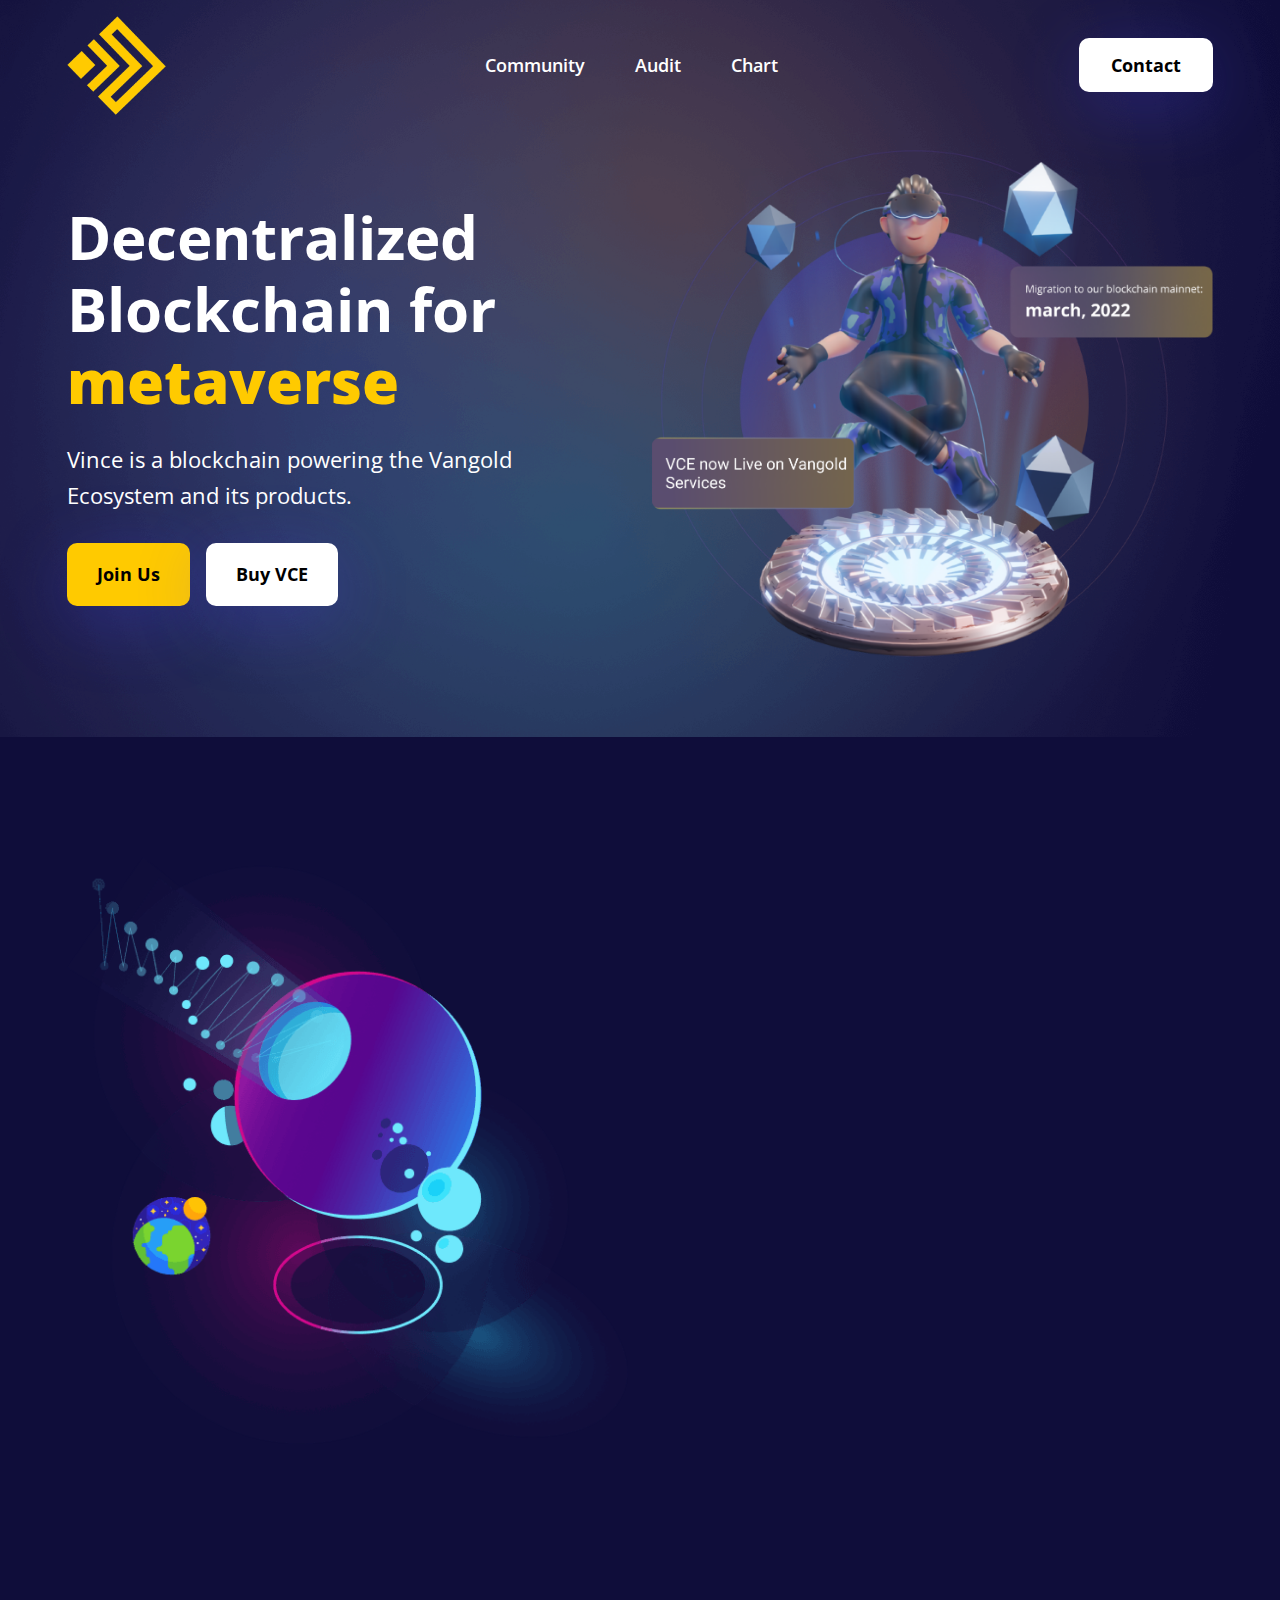
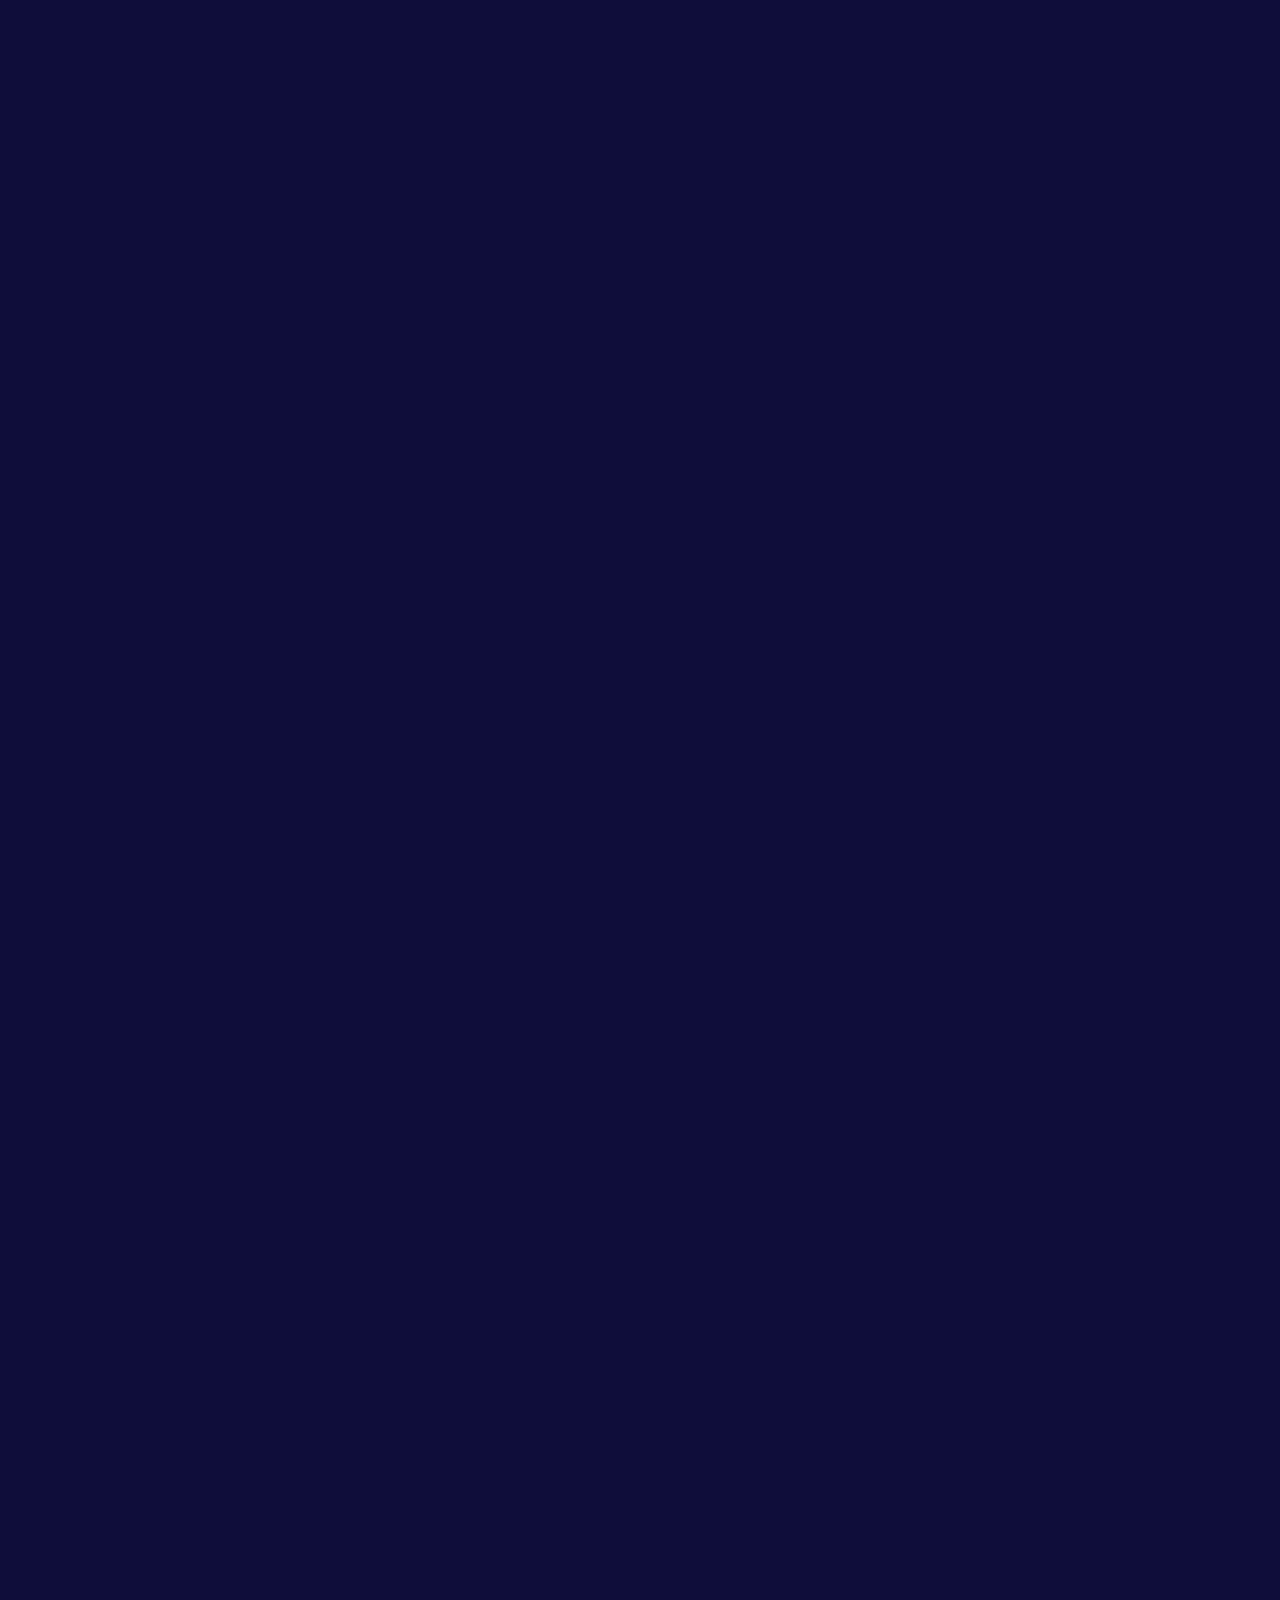
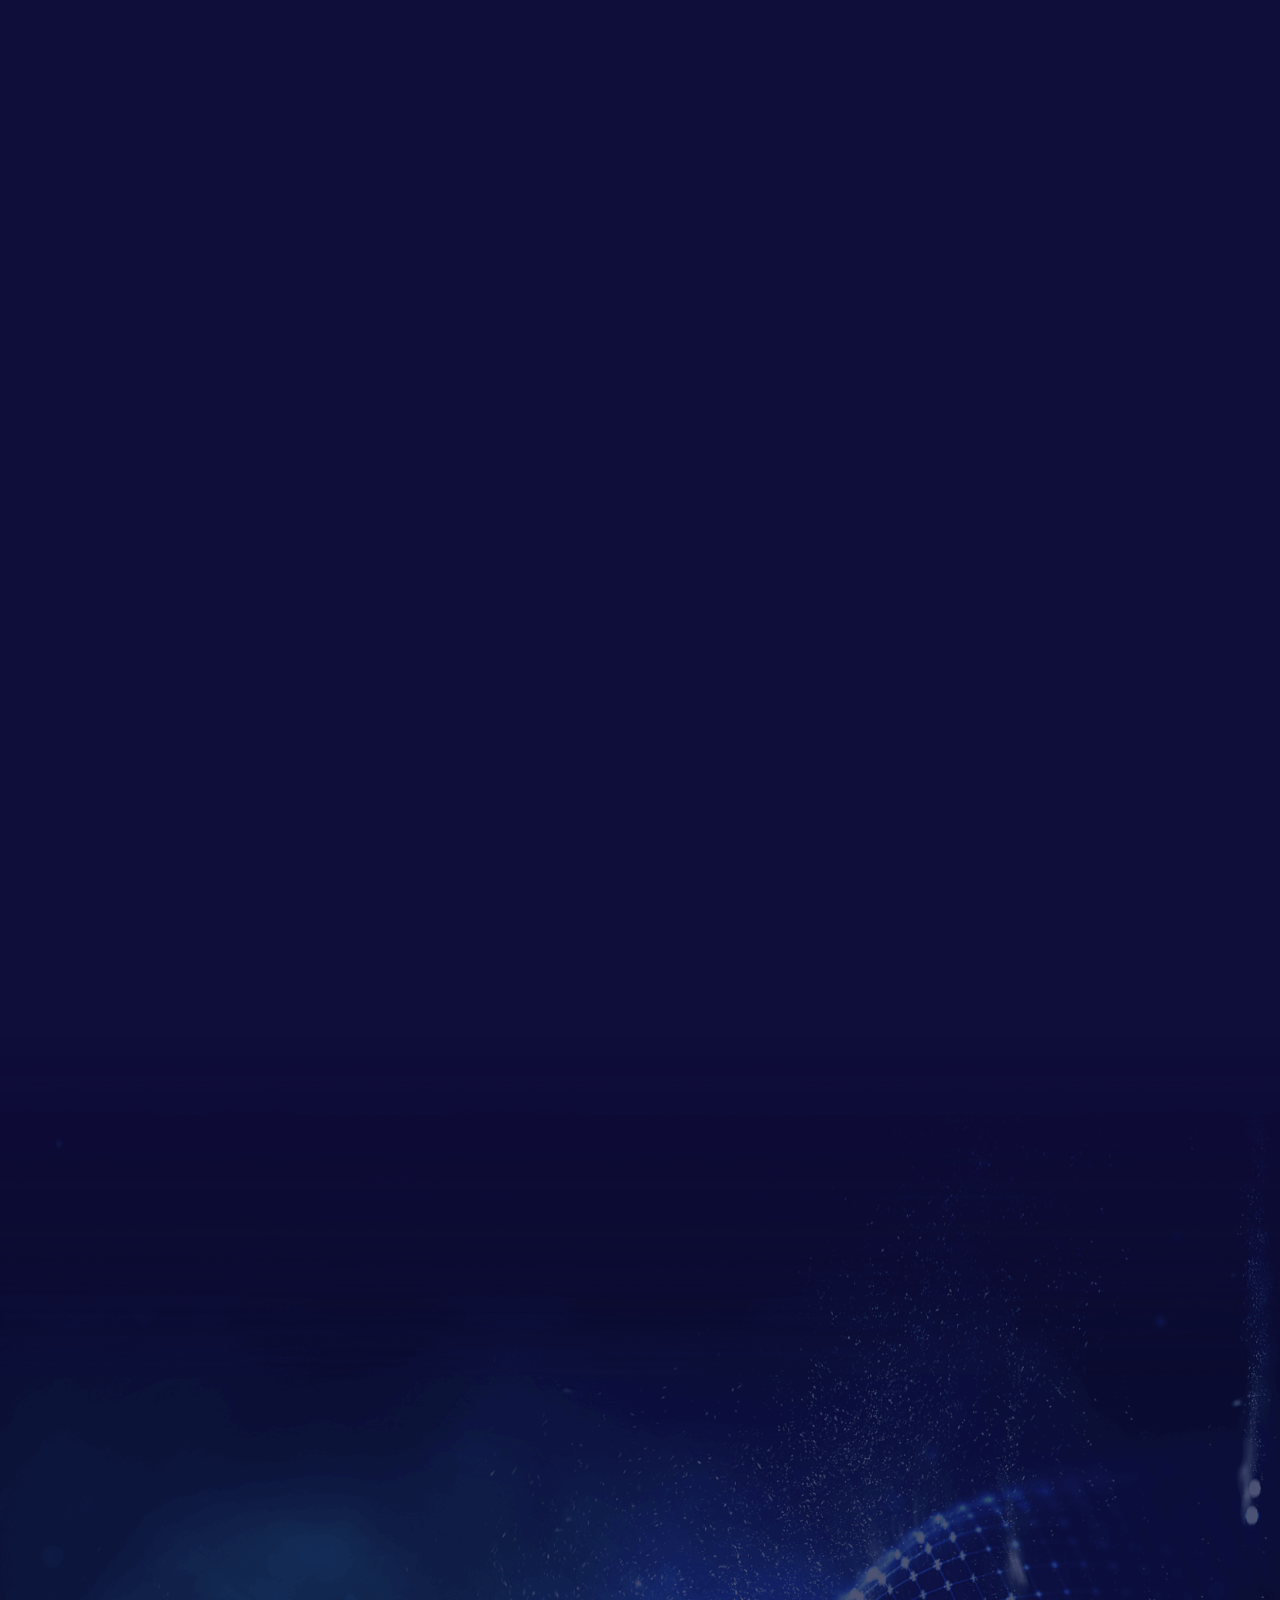
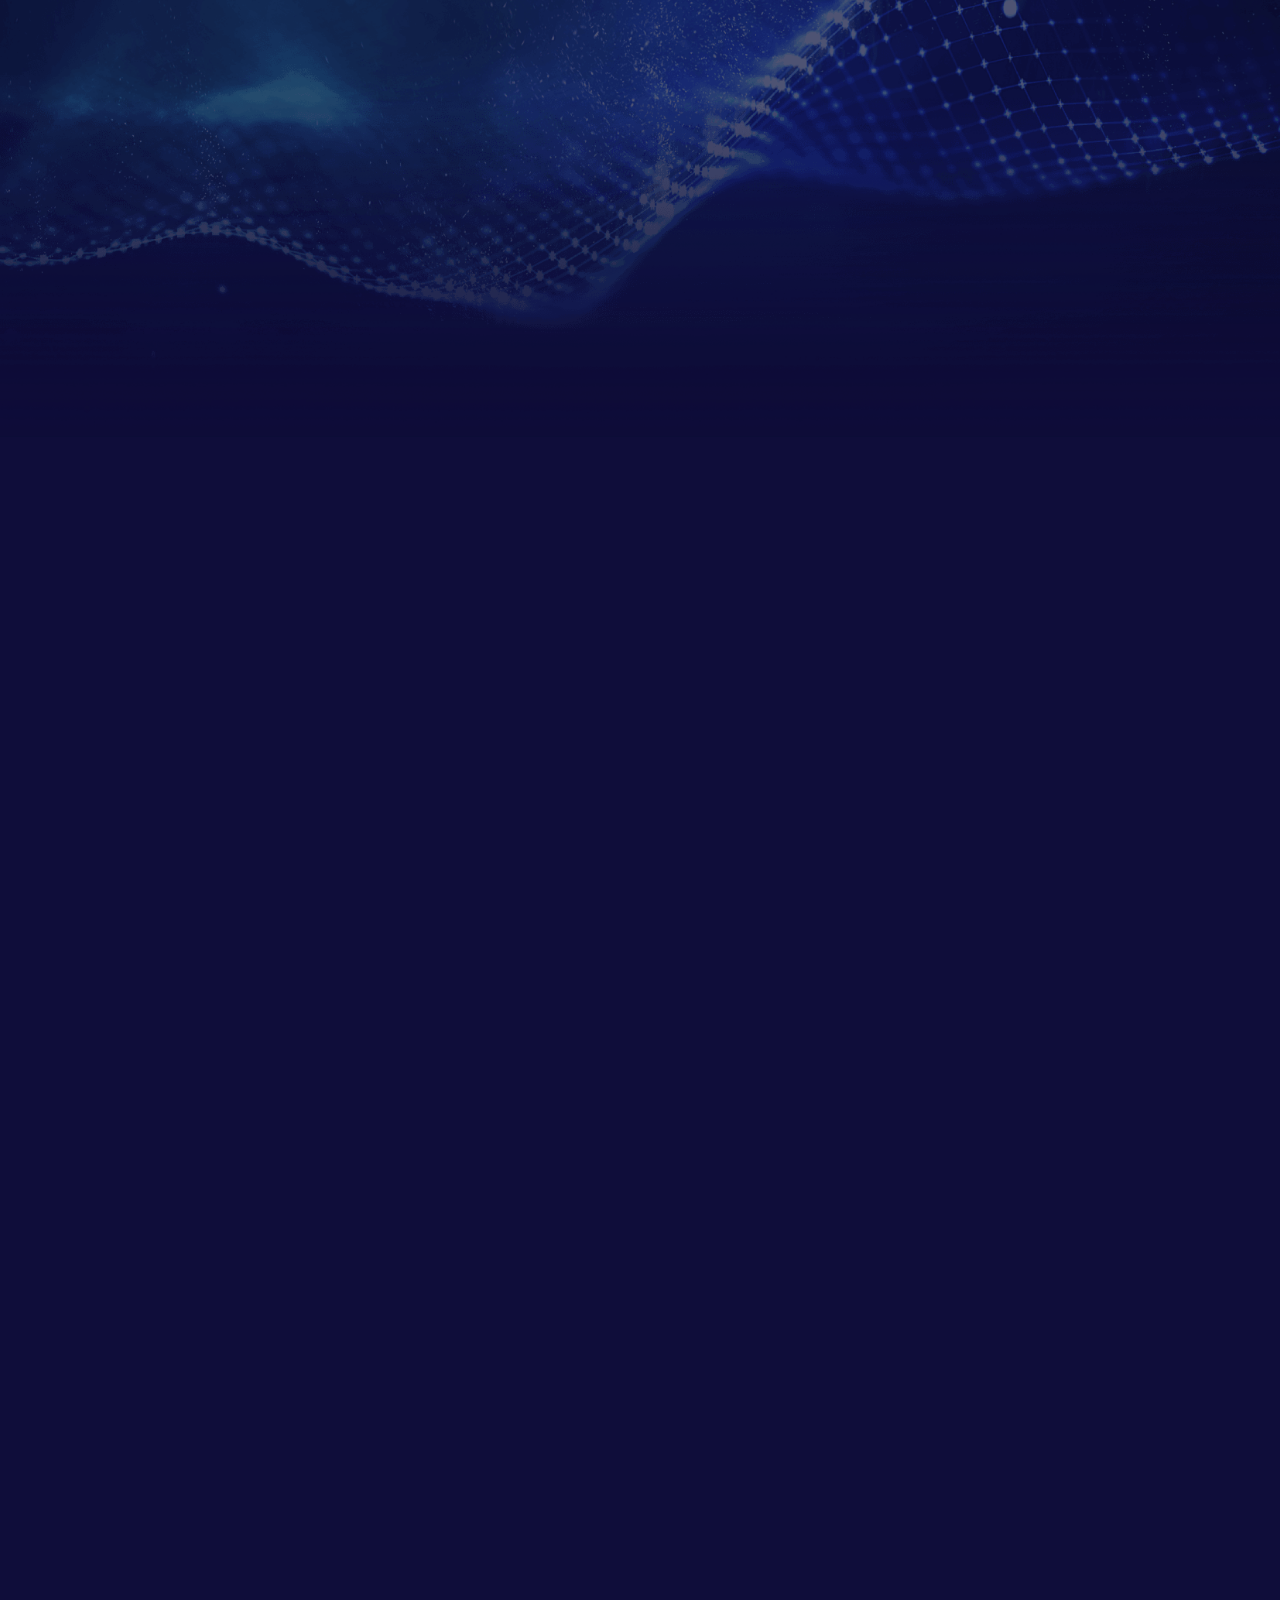
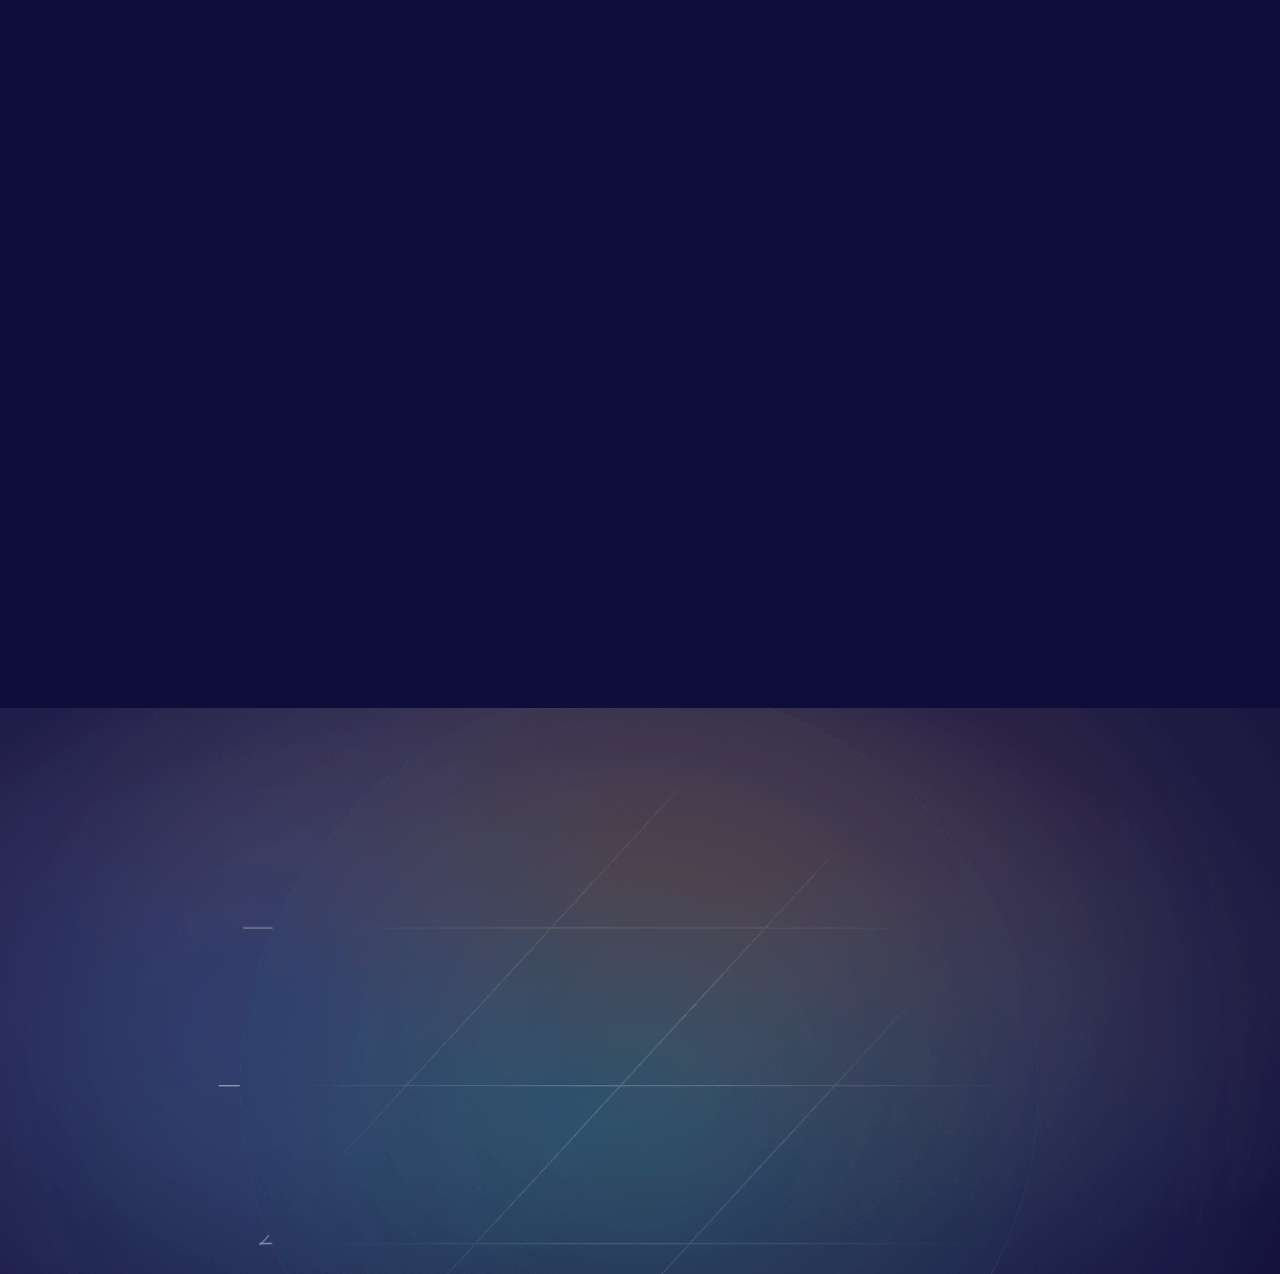
==== commit e935be64: "new commit" ====
--- a/index.html
+++ b/index.html
@@ -64,7 +64,7 @@
                     <div class="banner-content wow fadeIn">
                         <h1>Decentralized
                             Blockchain for <span><span id="words">metaverse</span></span></h1>
-                        <p>Vince is a blockchain powering the Vangold Ecosystem and its products</p>
+                        <p>Vince is a blockchain powering the Vangold Ecosystem and its products.</p>
                         <!-- <div class="countdown-box">
                             <div id="countdown" class="countdown">
                                 <article class="countdown-title">PRESALE END IN</article>
@@ -172,7 +172,7 @@
                 <div class="col-lg-9">
                     <h2>Our Freelance <br>
                         marketplace (beta)</h2>
-                    <p>The vangold freelance market place released earlier will be powered by the Vince Token and chain.</p>
+                    <p>The vangold freelance market place released earlier is powered by the Vince Token and chain.</p>
                     <a target="_blank" href="https://vangoldservices.com/" class="primary-btn">SIGN UP</a>
                 </div>
             </div>
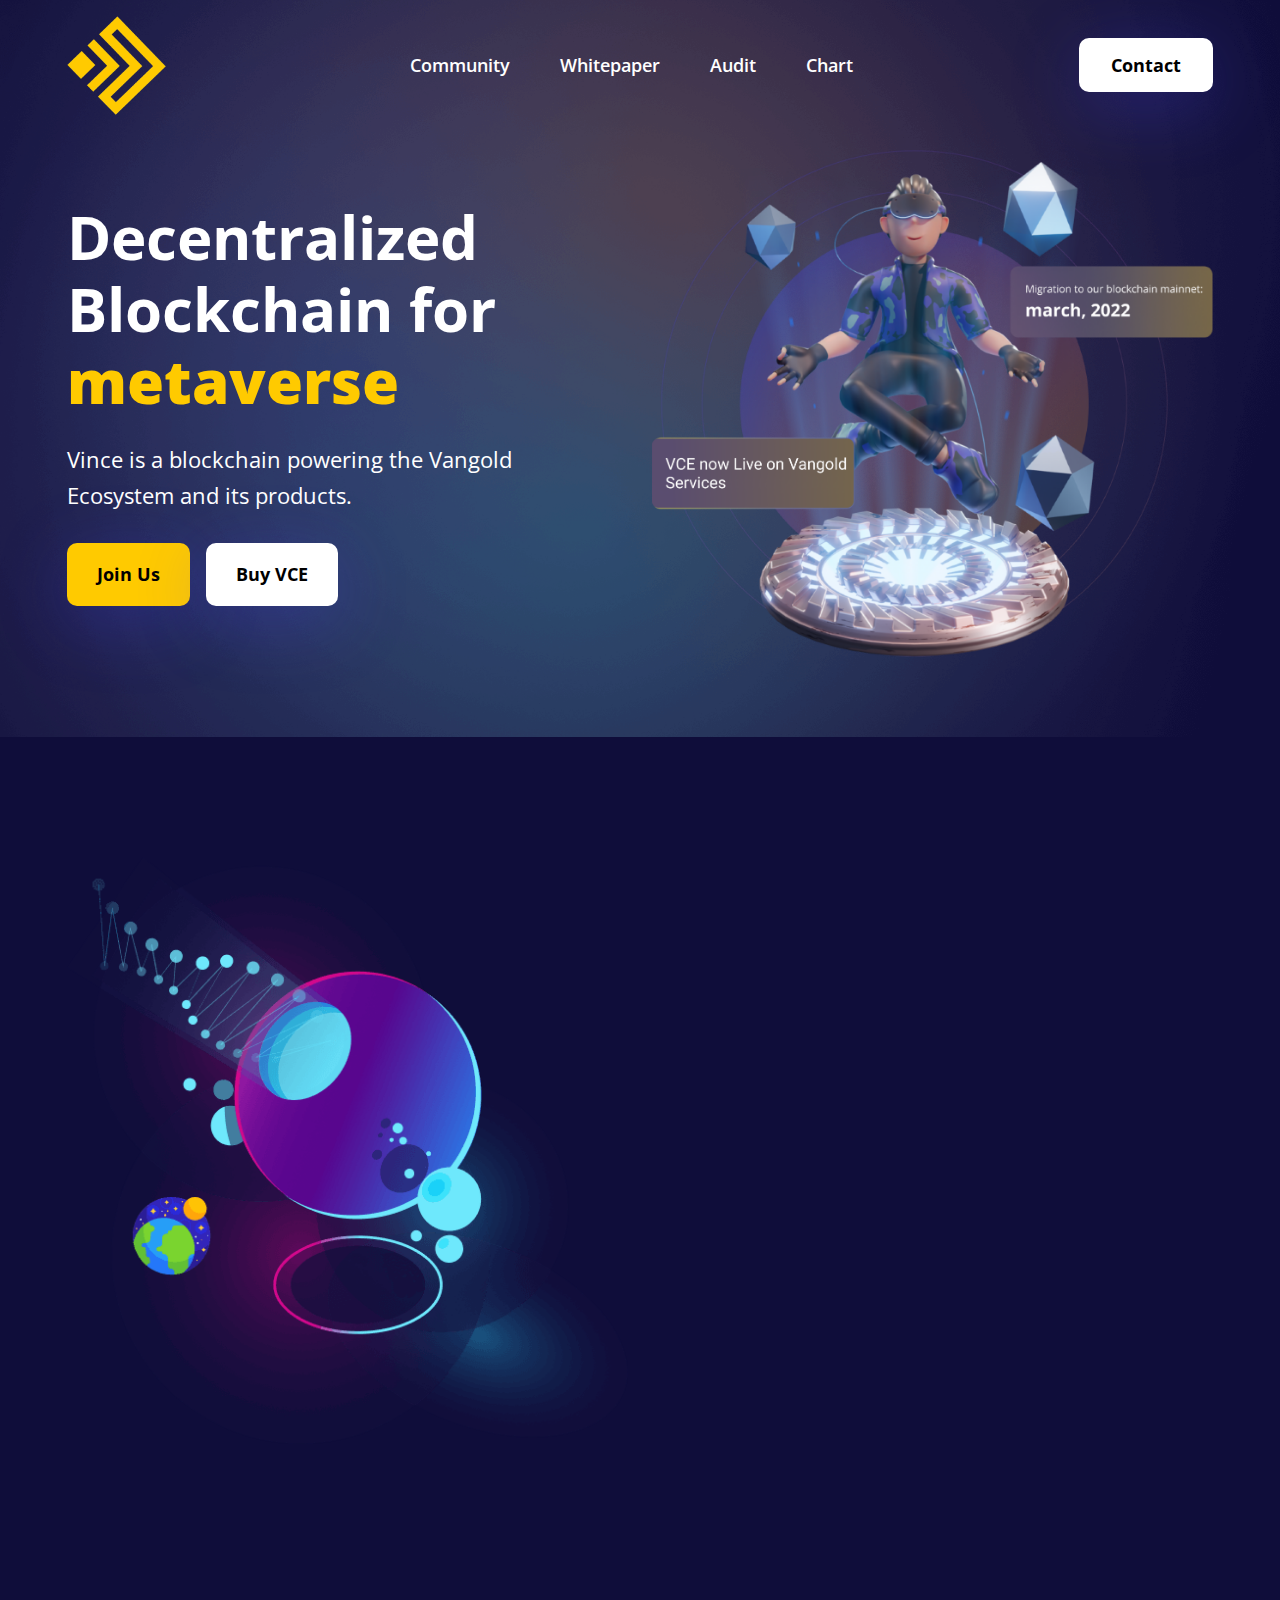
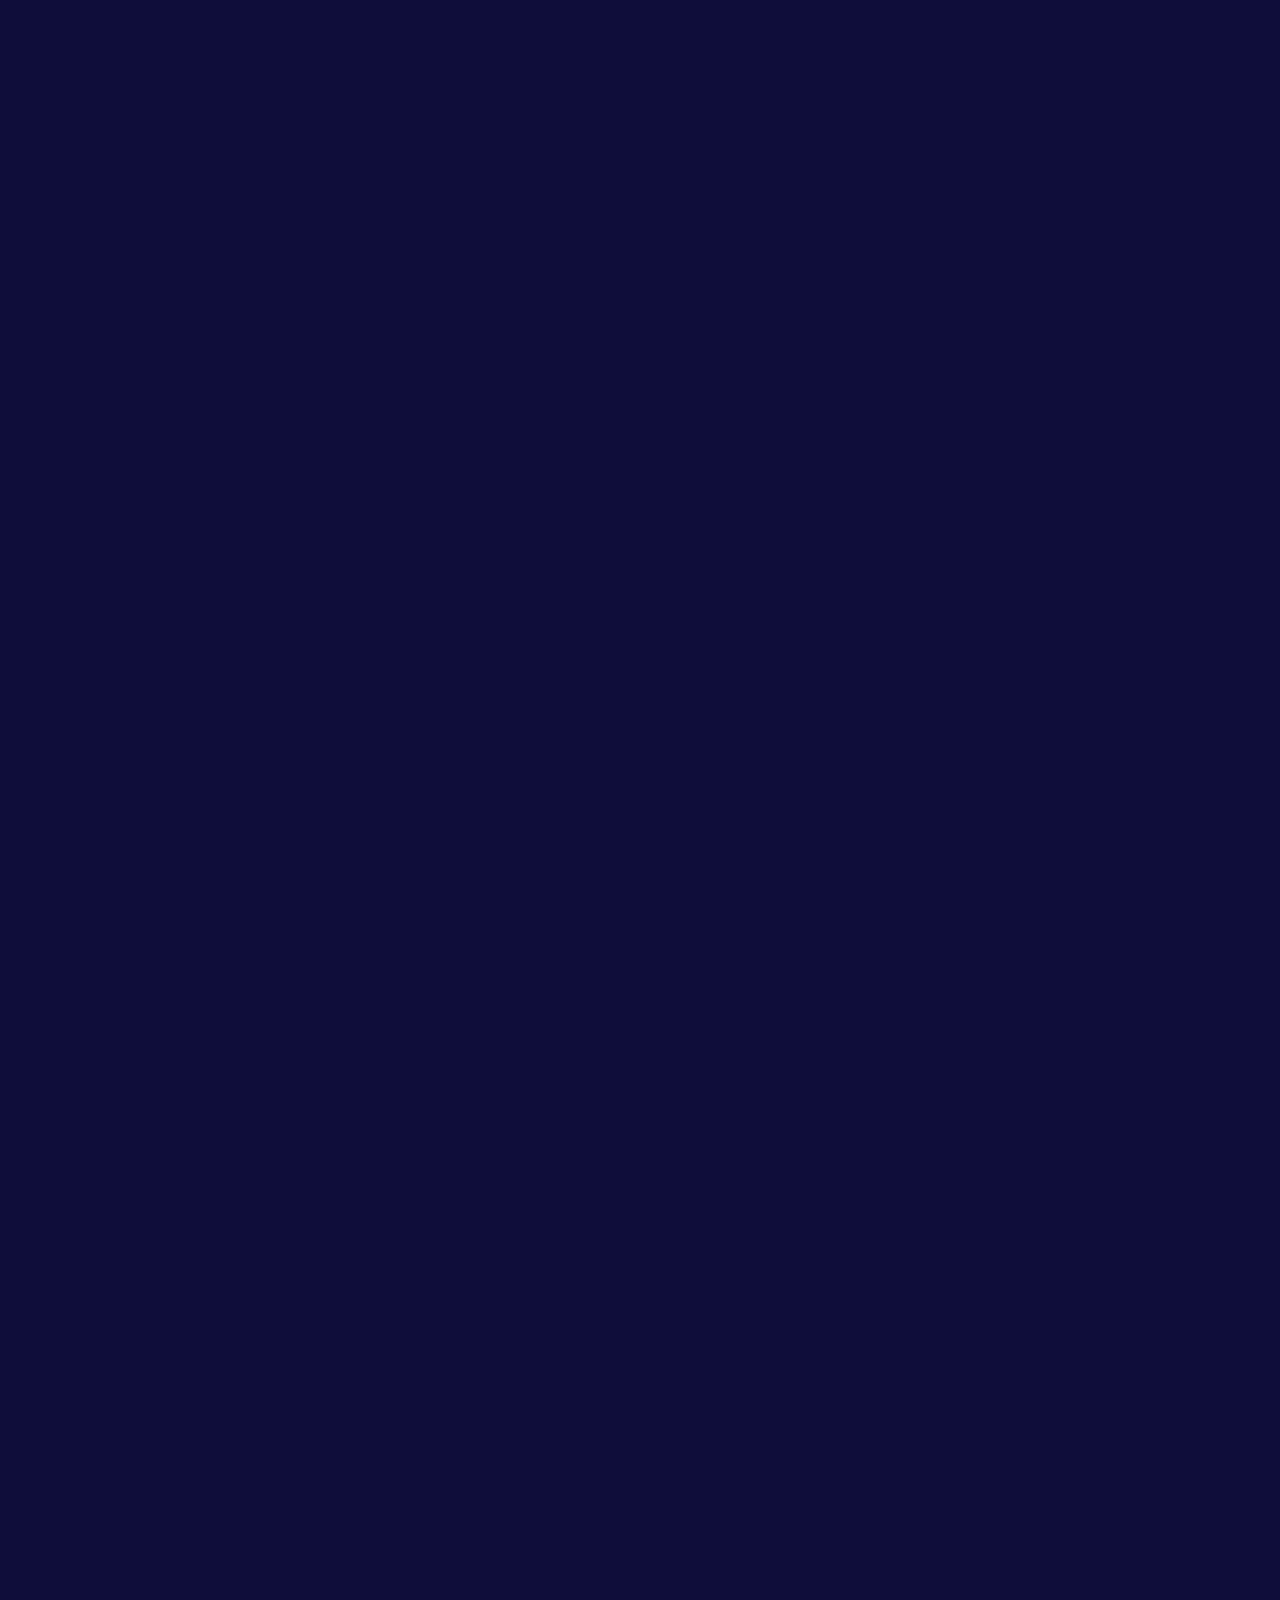
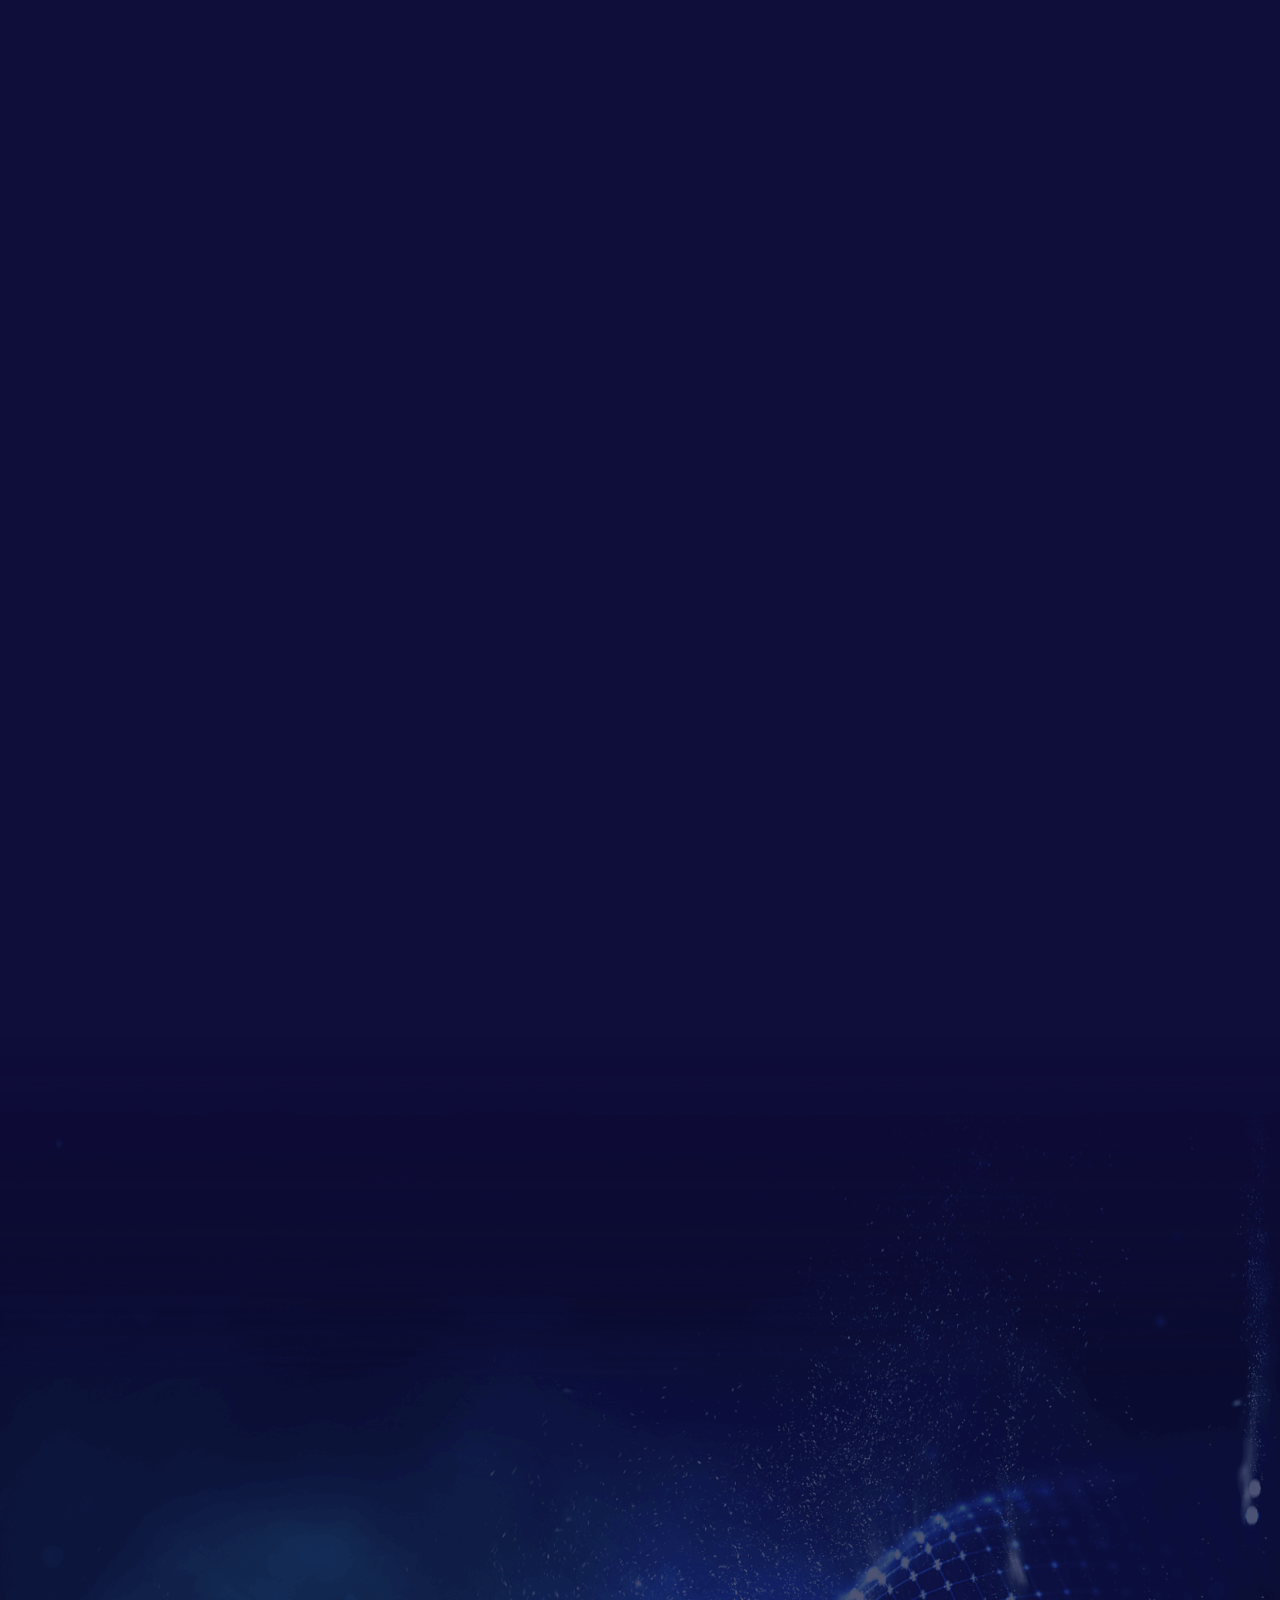
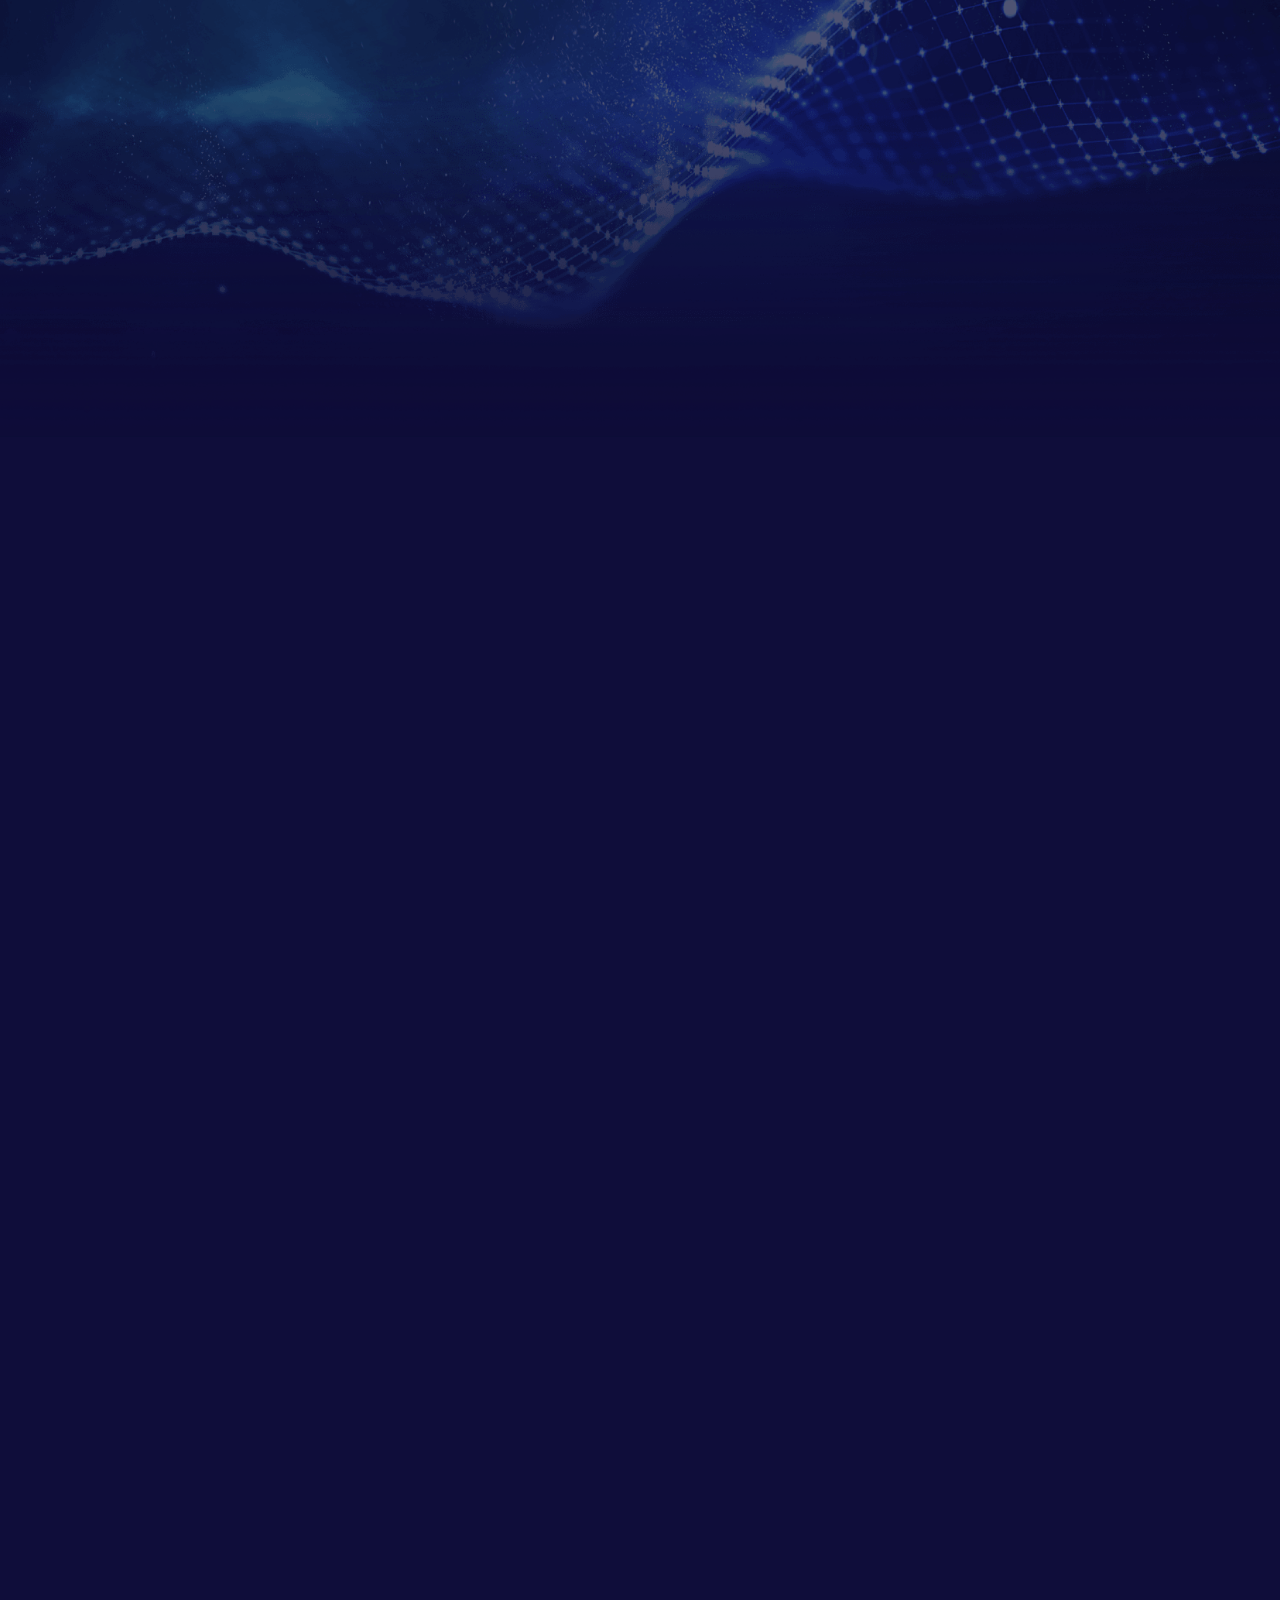
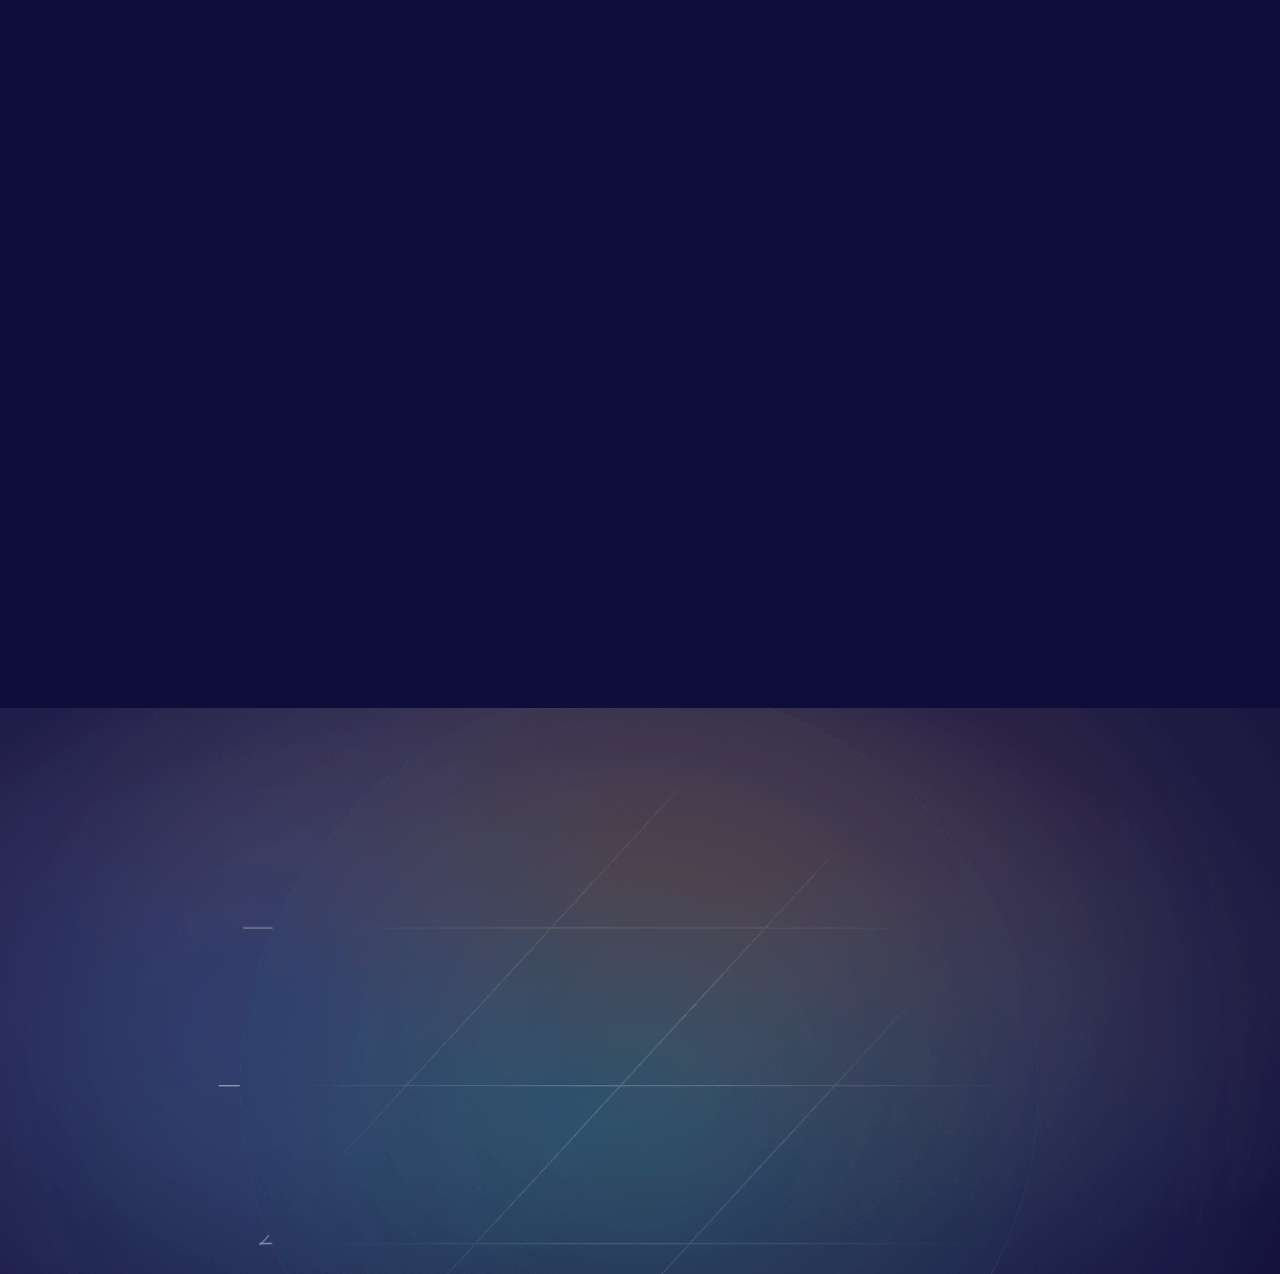
==== commit 6f9b36b4: "new commit" ====
--- a/index.html
+++ b/index.html
@@ -44,6 +44,7 @@
                 <div class="collapse navbar-collapse" id="main_nav">
                     <ul class="navbar-nav ms-auto">
                         <li class="nav-item"><a target="_blank" class="nav-link" href="https://t.me/vincechain">Community</a></li>
+                        <li class="nav-item"><a target="_blank" class="nav-link" href="https://drive.google.com/file/d/1hUqaPoJpypjdnZlJBQDUG7vu7YzPdBqR/view?usp=sharing">Whitepaper</a></li>
                         <li class="nav-item"><a target="_blank" class="nav-link" href="https://github.com/AnalytixAudit/Solidity/blob/main/Audit_Vince%20Chain.pdf">Audit</a></li>
                         <li class="nav-item"><a target="_blank" class="nav-link" href="https://poocoin.app/tokens/0xae936f3f89d2e8a86163f6fdbfef8ae6b2ba6437">Chart</a></li>
                     </ul>
